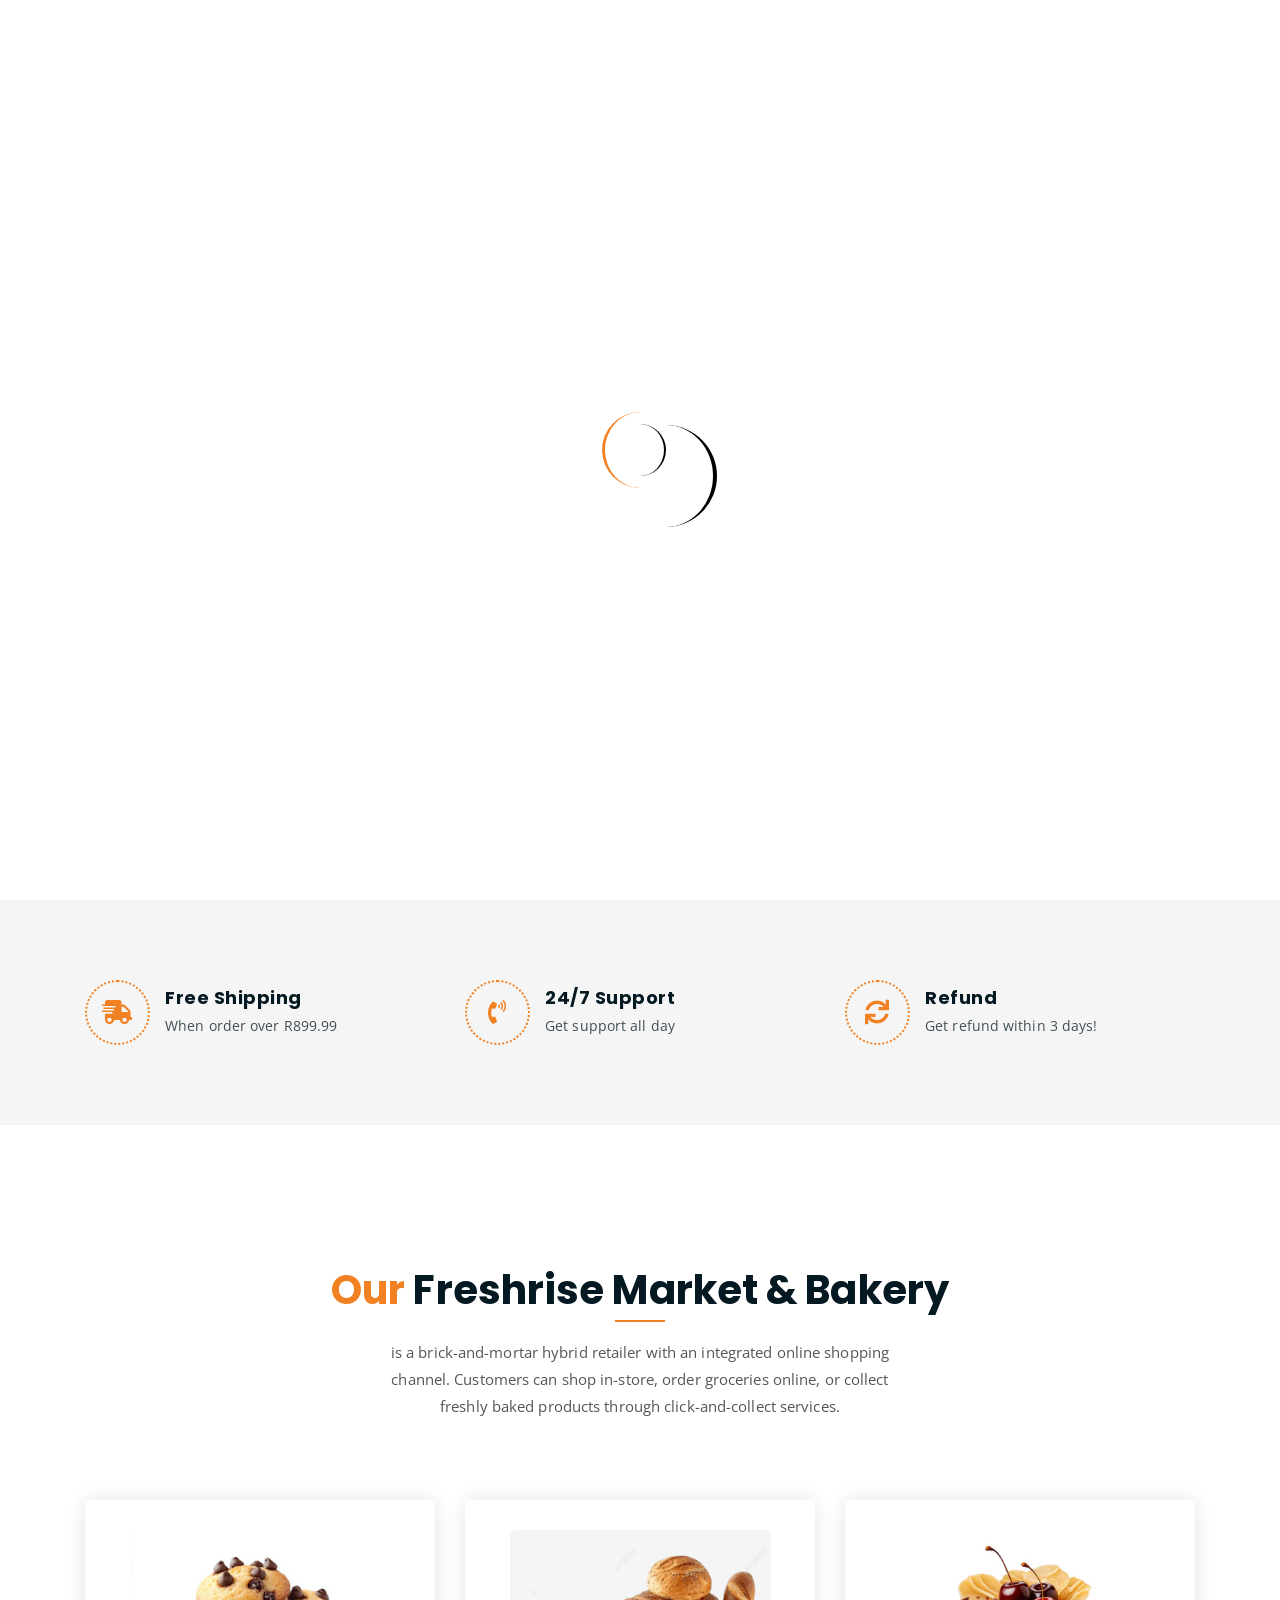
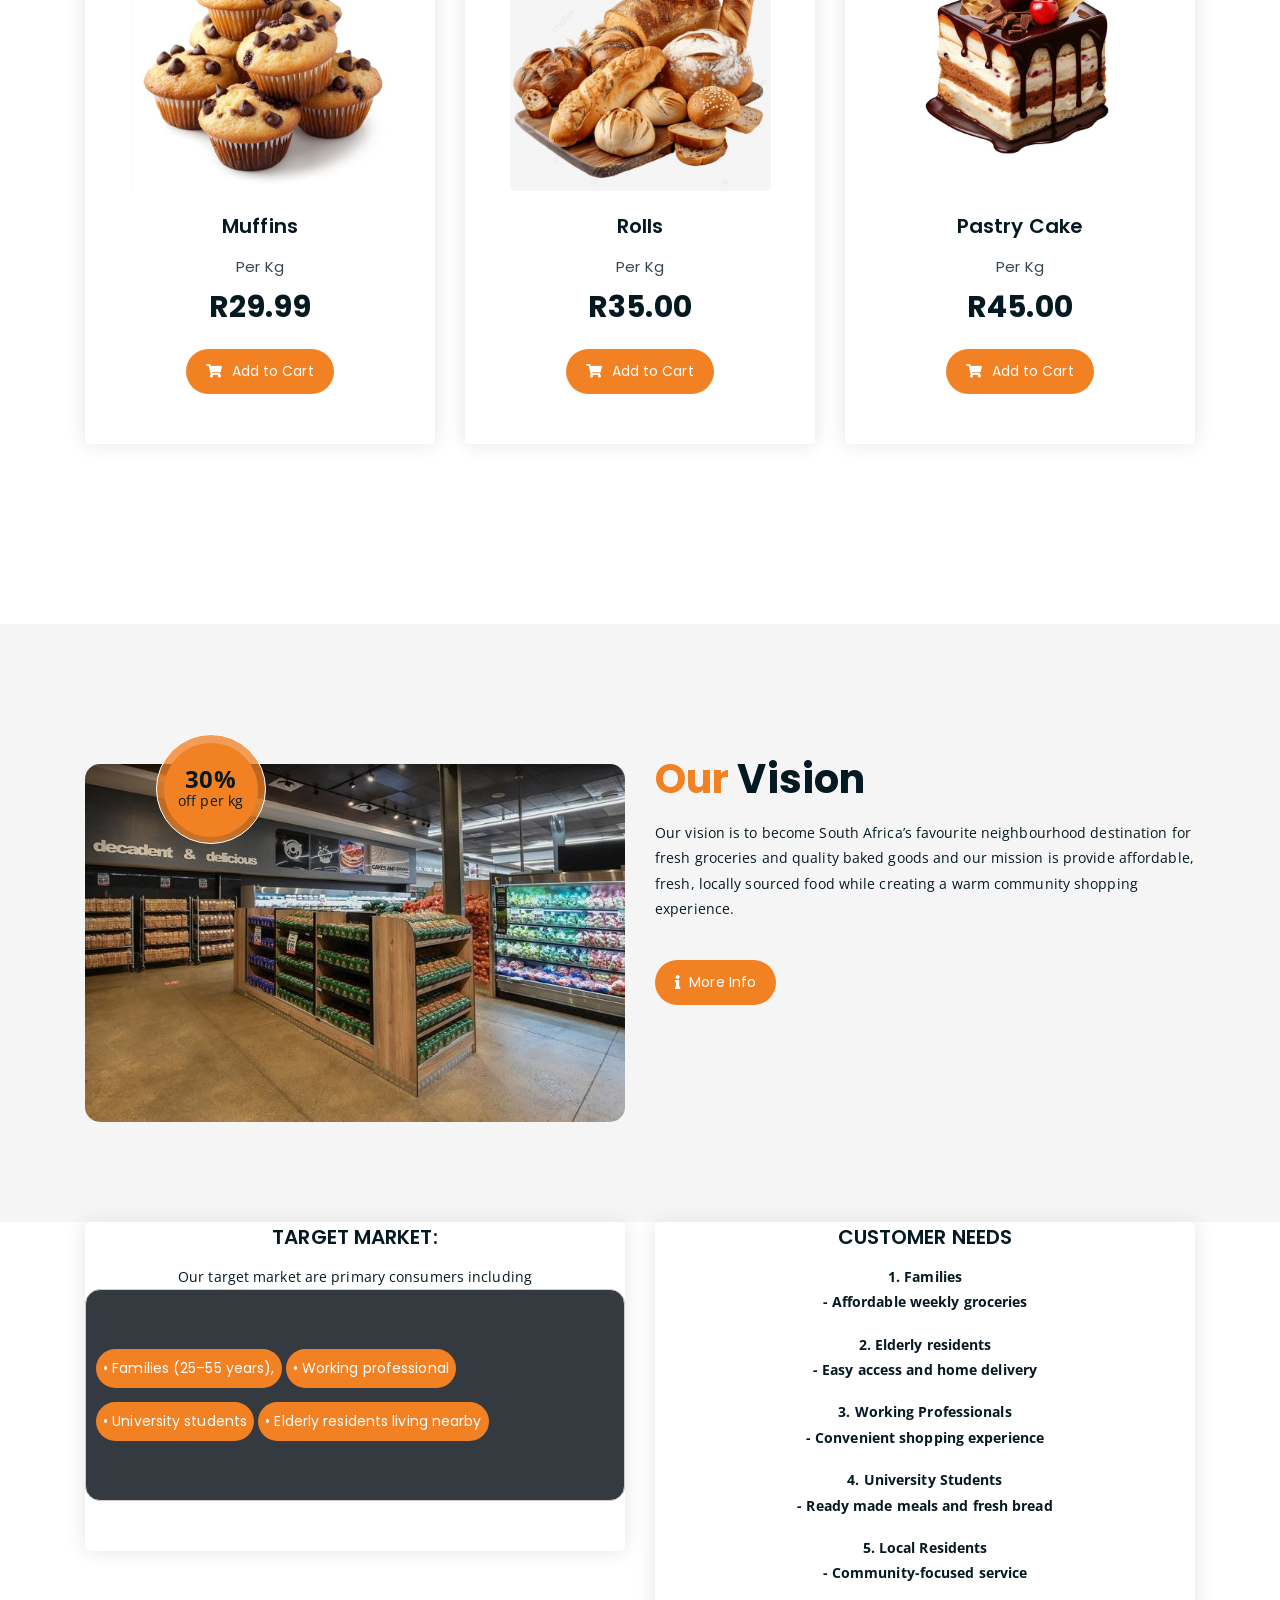
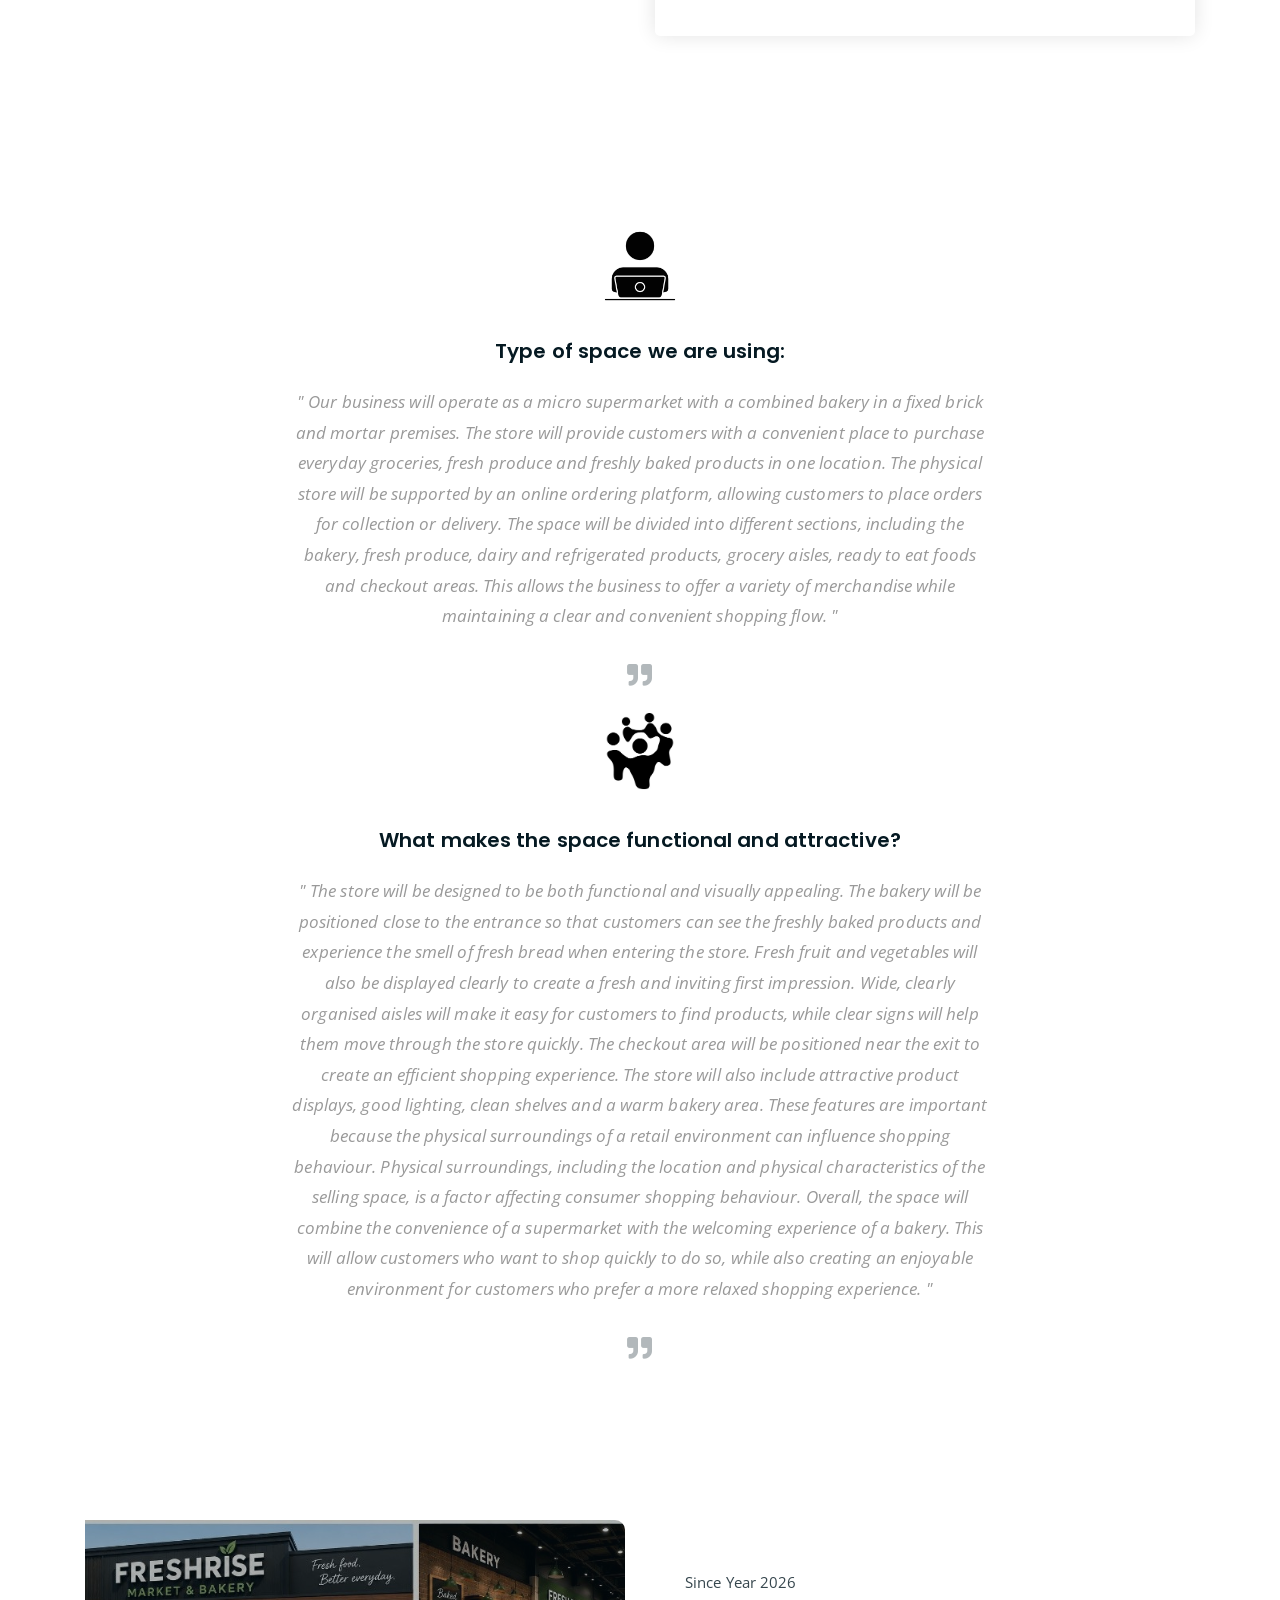
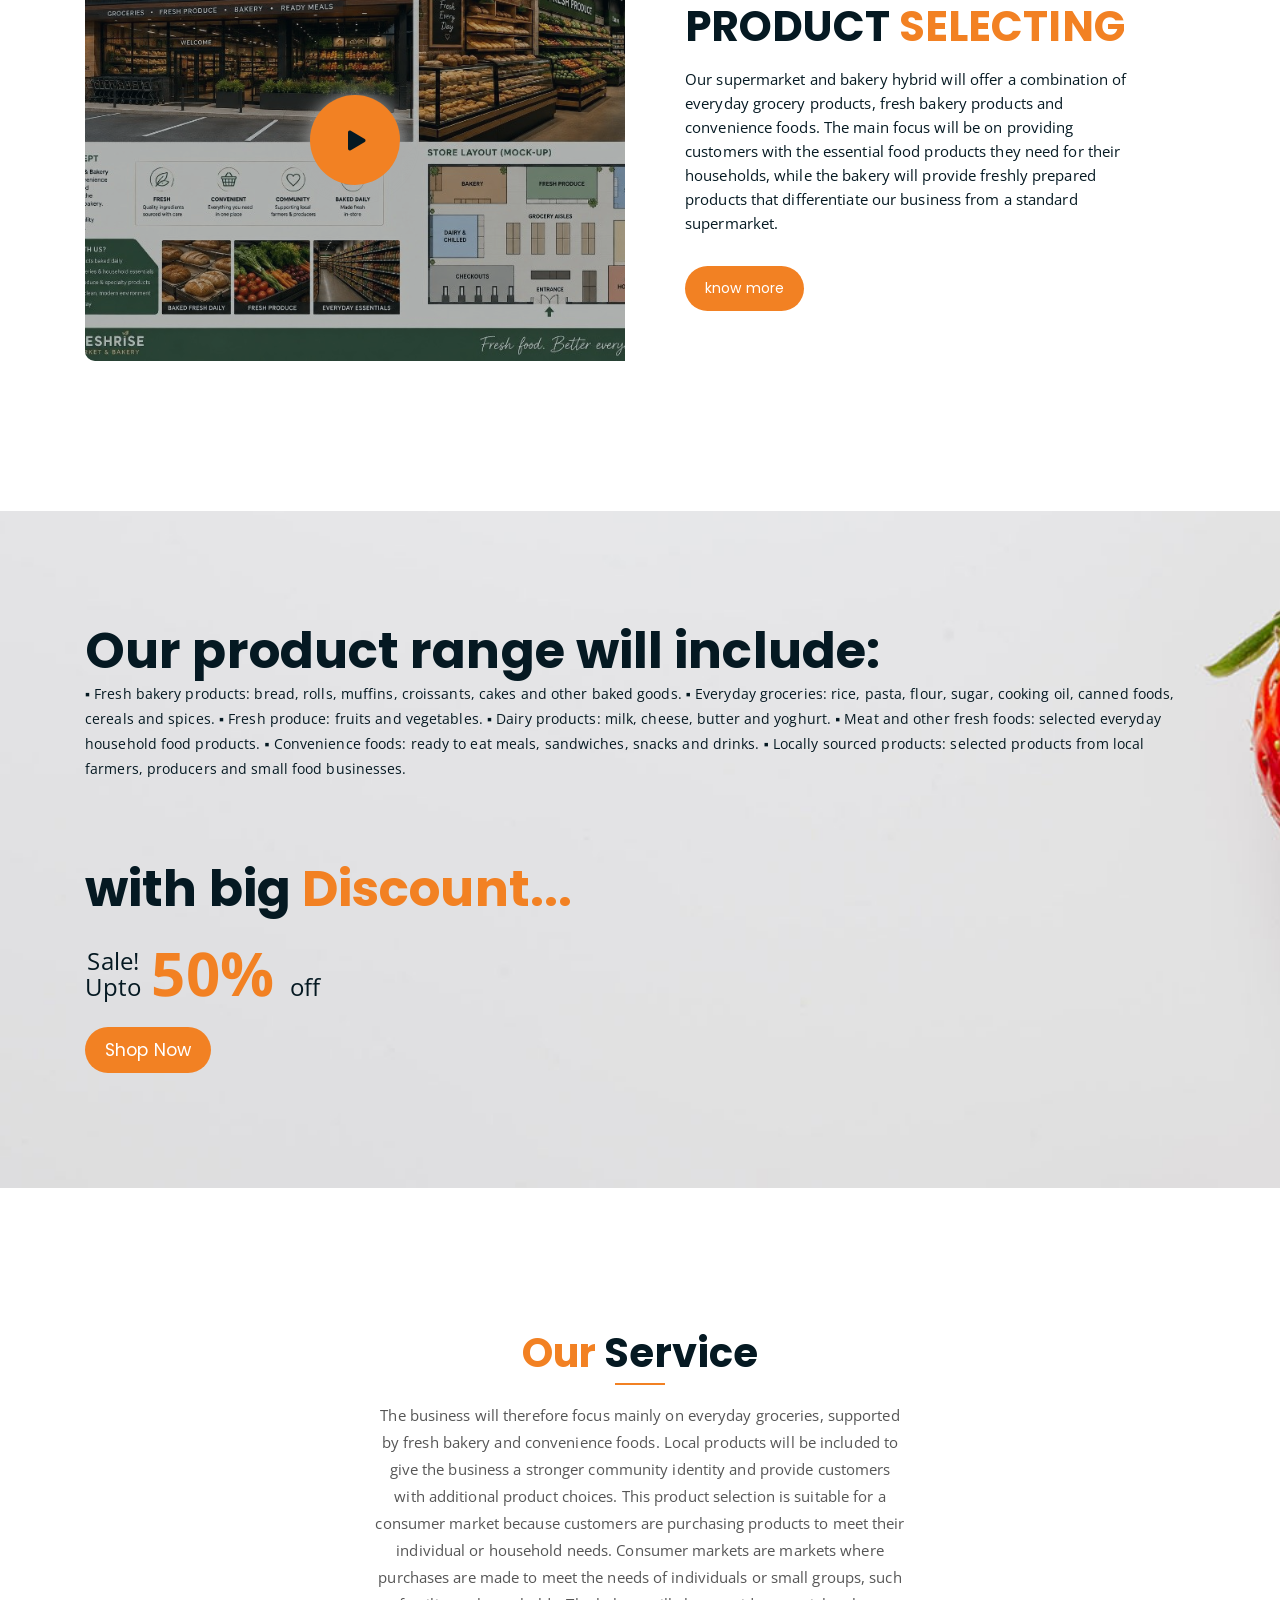
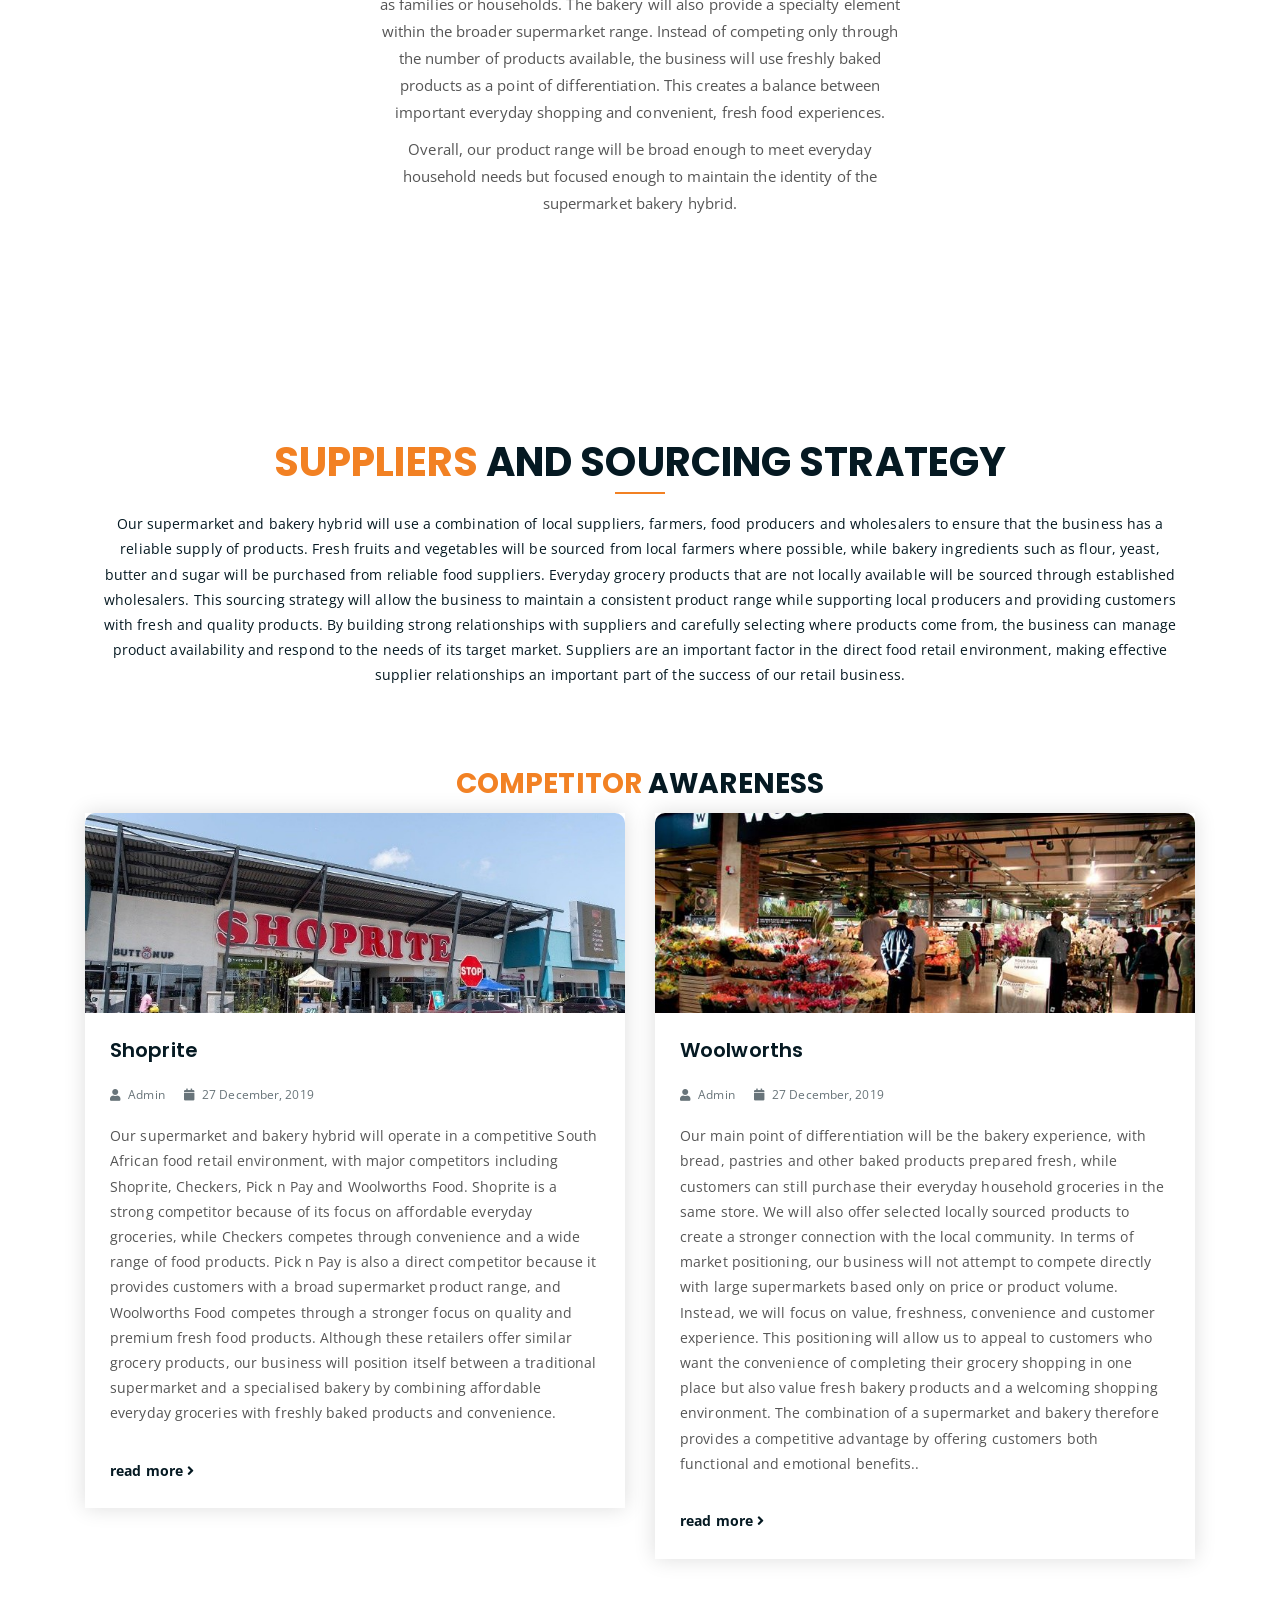
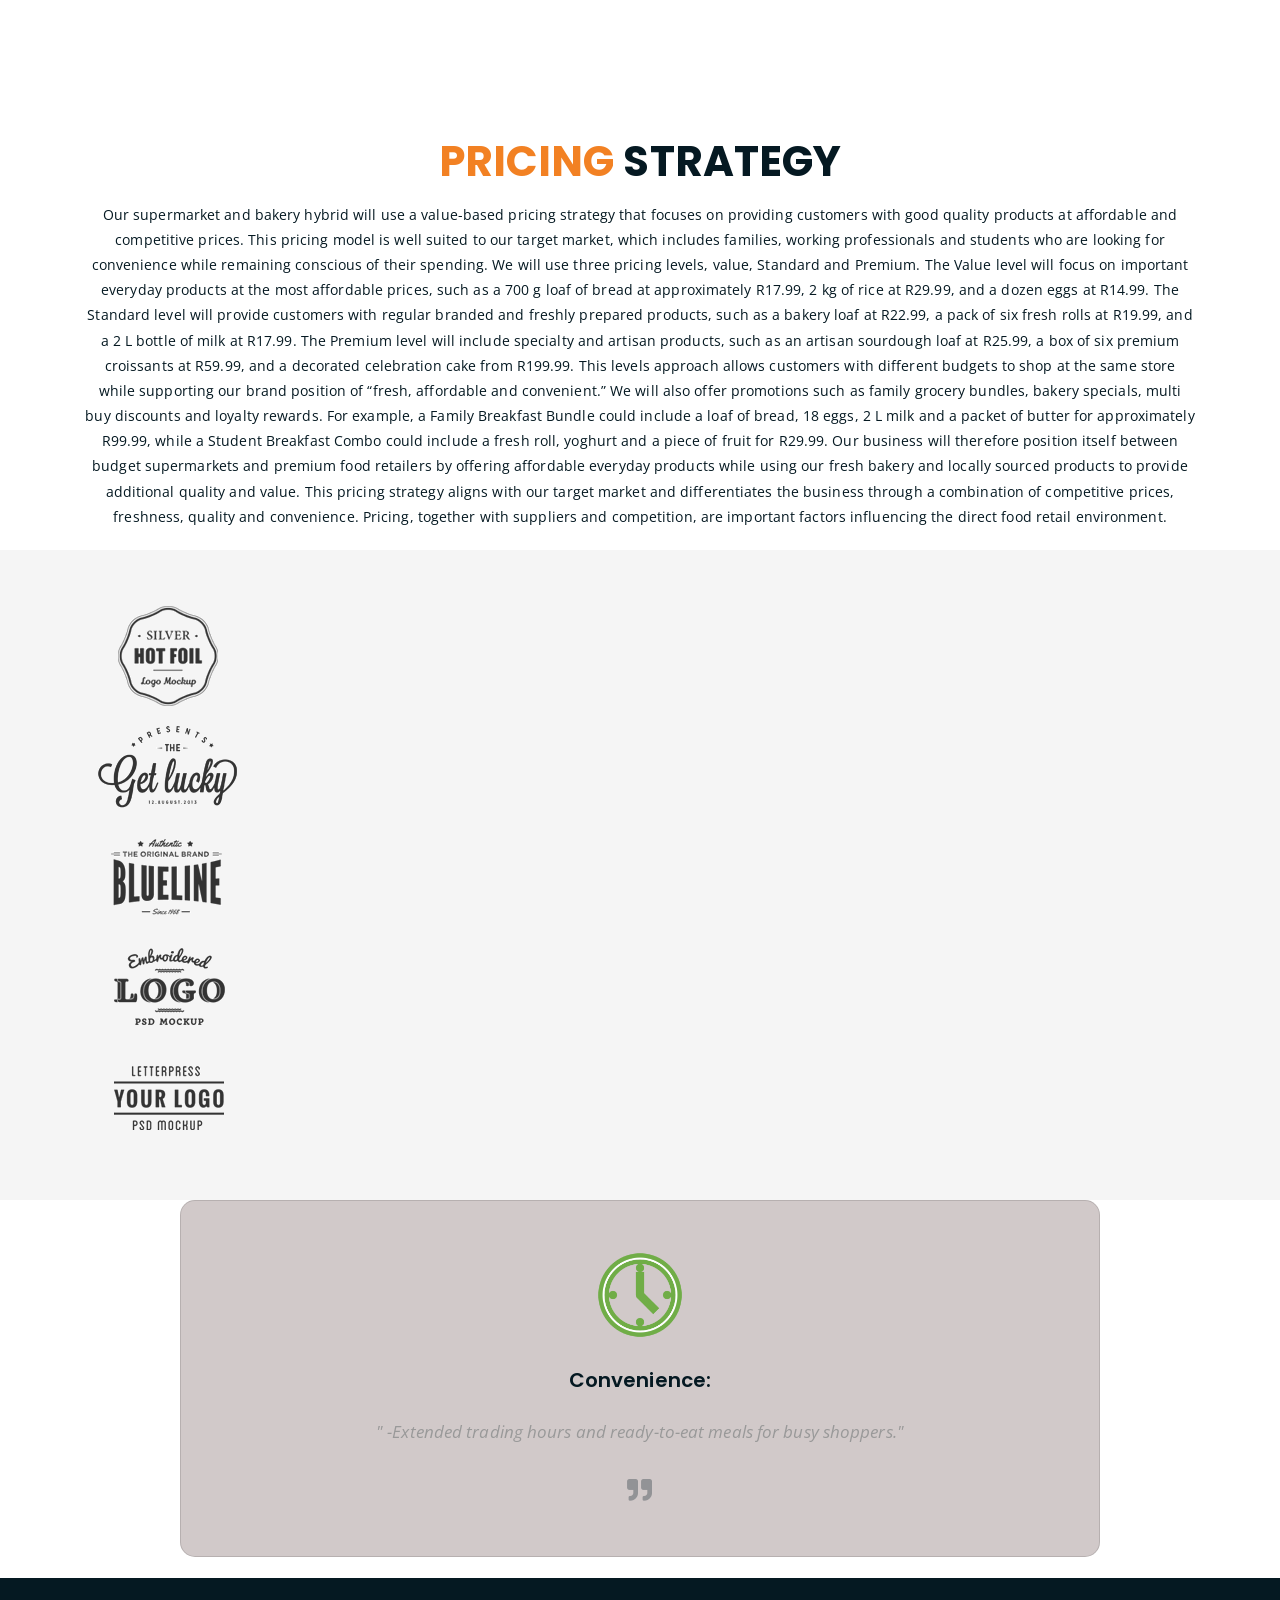
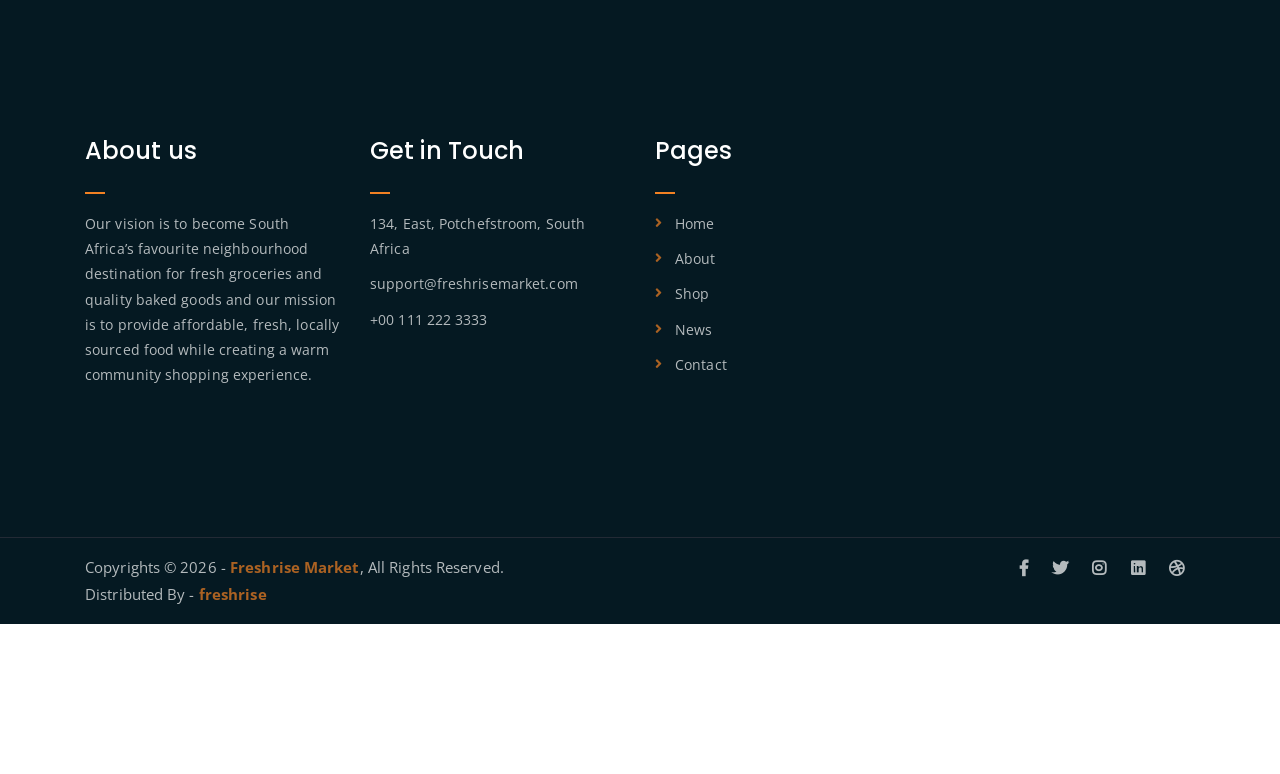
==== index.html @ dffbaf37 "Update website" ====
<!DOCTYPE html>
<html lang="en">
<head>
	<meta charset="UTF-8">
	<meta http-equiv="X-UA-Compatible" content="IE=edge">
	<meta name="viewport" content="width=device-width, initial-scale=1">
	<meta name="description" content="Responsive Bootstrap4 Shop Template, Created by Imran Hossain from https://imransdesign.com/">

	<!-- title -->
	<title>Freshrise & Bakery</title>

	<!-- favicon -->
	<link rel="shortcut icon" type="image/png" href="assets/img/favicon.png">
	<!-- google font -->
	<link href="https://fonts.googleapis.com/css?family=Open+Sans:300,400,700" rel="stylesheet">
	<link href="https://fonts.googleapis.com/css?family=Poppins:400,700&display=swap" rel="stylesheet">
	<!-- fontawesome -->
	<link rel="stylesheet" href="assets/css/all.min.css">
	<!-- bootstrap -->
	<link rel="stylesheet" href="assets/bootstrap/css/bootstrap.min.css">
	<!-- owl carousel -->
	<link rel="stylesheet" href="assets/css/owl.carousel.css">
	<!-- magnific popup -->
	<link rel="stylesheet" href="assets/css/magnific-popup.css">
	<!-- animate css -->
	<link rel="stylesheet" href="assets/css/animate.css">
	<!-- mean menu css -->
	<link rel="stylesheet" href="assets/css/meanmenu.min.css">
	<!-- main style -->
	<link rel="stylesheet" href="assets/css/main.css">
	<!-- responsive -->
	<link rel="stylesheet" href="assets/css/responsive.css">

</head>
<body>
	
	<!--PreLoader-->
    <div class="loader">
        <div class="loader-inner">
            <div class="circle"></div>
        </div>
    </div>
    <!--PreLoader Ends-->
	
	
	<!-- header -->
	<div class="top-header-area" id="sticker">
		<div class="container">
			<div class="row">
				<div class="col-lg-12 col-sm-12 text-center">
					<div class="main-menu-wrap">
						<!-- logo -->
						<div class="site-logo">
							<a href="index.html">
								<img src="assets/img/freshrise-logo.png" alt="">
							</a>
						</div>
						<!-- logo -->

						<!-- menu start -->
						<nav class="main-menu">
							<ul>
								<li class="current-list-item"><a href="#">Home</a>
									<ul class="sub-menu">
										<li><a href="index.html">Static Home</a></li>
										
									</ul>
								</li>
								<li><a href="about.html">About</a></li>
								<li><a href="#">Pages</a>
									<ul class="sub-menu">
										<li><a href="404.html">404 page</a></li>
										<li><a href="about.html">About</a></li>
										
										
										<li><a href="contact.html">Contact</a></li>
									
									</ul>
								</li>

								<li><a href="contact.html">Contact</a></li>
								<li><a href="single-product.html">Shop</a>
									<ul class="sub-menu">									
									
										<li><a href="single-product.html">Single Product</a></li>
										
									</ul>
								</li>
								<li>
									<div class="header-icons">
										<a class="shopping-cart" href="cart.html"><i class="fas fa-shopping-cart"></i></a>
										<a class="mobile-hide search-bar-icon" href="#"><i class="fas fa-search"></i></a>
									</div>
								</li>
							</ul>
						</nav>
						<a class="mobile-show search-bar-icon" href="#"><i class="fas fa-search"></i></a>
						<div class="mobile-menu"></div>
						<!-- menu end -->
					</div>
				</div>
			</div>
		</div>
	</div>
	<!-- end header -->
	
	<!-- search area -->
	<div class="search-area">
		<div class="container">
			<div class="row">
				<div class="col-lg-12">
					<span class="close-btn"><i class="fas fa-window-close"></i></span>
					<div class="search-bar">
						<div class="search-bar-tablecell">
							<h3>Search For:</h3>
							<input type="text" placeholder="Keywords">
							<button type="submit">Search <i class="fas fa-search"></i></button>
						</div>
					</div>
				</div>
			</div>
		</div>
	</div>
	<!-- end search area -->

	<!-- hero area -->
	<div class="hero-area hero-bg">
		<div class="container">
			<div class="row">
				<div class="col-lg-9 offset-lg-2 text-center">
					<div class="hero-text">
						<div class="hero-text-tablecell">
							<p class="subtitle">Fresh & Organic</p>
							<h1>Delicious Seasonal Groceries</h1>
							<div class="hero-btns">
								<a href="single-product.html" class="boxed-btn">Store Collection</a>
								<a href="contact.html" class="bordered-btn">Contact Us</a>
							</div>
						</div>
					</div>
				</div>
			</div>
		</div>
	</div>
	<!-- end hero area -->

	<!-- features list section -->
	<div class="list-section pt-80 pb-80">
		<div class="container">

			<div class="row">
				<div class="col-lg-4 col-md-6 mb-4 mb-lg-0">
					<div class="list-box d-flex align-items-center">
						<div class="list-icon">
							<i class="fas fa-shipping-fast"></i>
						</div>
						<div class="content">
							<h3>Free Shipping</h3>
							<p>When order over R899.99</p>
						</div>
					</div>
				</div>
				<div class="col-lg-4 col-md-6 mb-4 mb-lg-0">
					<div class="list-box d-flex align-items-center">
						<div class="list-icon">
							<i class="fas fa-phone-volume"></i>
						</div>
						<div class="content">
							<h3>24/7 Support</h3>
							<p>Get support all day</p>
						</div>
					</div>
				</div>
				<div class="col-lg-4 col-md-6">
					<div class="list-box d-flex justify-content-start align-items-center">
						<div class="list-icon">
							<i class="fas fa-sync"></i>
						</div>
						<div class="content">
							<h3>Refund</h3>
							<p>Get refund within 3 days!</p>
						</div>
					</div>
				</div>
			</div>

		</div>
	</div>
	<!-- end features list section -->

	<!-- product section -->
	<div class="product-section mt-150 mb-150">
		<div class="container">
			<div class="row">
				<div class="col-lg-8 offset-lg-2 text-center">
					<div class="section-title">	
						<h3><span class="orange-text">Our</span> Freshrise Market & Bakery</h3>
						<p>is a brick-and-mortar hybrid retailer with an integrated online shopping channel. Customers can shop in-store, order groceries online, or collect freshly baked products through click-and-collect services.</p>
					</div>
				</div>
			</div>

			<div class="row">
				<div class="col-lg-4 col-md-6 text-center">
					<div class="single-product-item">
						<div class="product-image">
							<a href="single-product.html"><img src="assets/img/products/Small Muffins.jpg" alt=""></a>
						</div>
						<h3>Muffins</h3>
						<p class="product-price"><span>Per Kg</span> R29.99 </p>
						<a href="cart.html" class="cart-btn"><i class="fas fa-shopping-cart"></i> Add to Cart</a>
					</div>
				</div>
				<div class="col-lg-4 col-md-6 text-center">
					<div class="single-product-item">
						<div class="product-image">
							<a href="single-product.html"><img src="assets/img/Rolls.jpg" alt=""></a>
						</div>
						<h3>Rolls</h3>
						<p class="product-price"><span>Per Kg</span> R35.00 </p>
						<a href="cart.html" class="cart-btn"><i class="fas fa-shopping-cart"></i> Add to Cart</a>
					</div>
				</div>
				<div class="col-lg-4 col-md-6 offset-md-3 offset-lg-0 text-center">
					<div class="single-product-item">
						<div class="product-image">
							<a href="single-product.html"><img src="assets/img/products/Pastry cake.jpg" alt=""></a>
						</div>
						<h3>Pastry Cake</h3>
						<p class="product-price"><span>Per Kg</span> R45.00 </p>
						<a href="cart.html" class="cart-btn"><i class="fas fa-shopping-cart"></i> Add to Cart</a>
					</div>
				</div>
			</div>
		</div>
	</div>
	<!-- end product section -->

	<!-- cart banner section -->
	<section class="cart-banner pt-100 pb-100">
    	<div class="container">
        	<div class="row clearfix">
            	<!--Image Column-->
            	<div class="image-column col-lg-6">
                	<div class="image">
                    	<div class="price-box">
                        	<div class="inner-price">
                                <span class="price">
                                    <strong>30%</strong> <br> off per kg
                                </span>
                            </div>
                        </div>
                    	<img src="assets/img/Our-vision.jpg" style="border-radius: 15px;" alt="">
                    </div>
                </div>
                <!--Content Column-->
                <div class="content-column col-lg-6">
					<h3><span class="orange-text">Our</span> Vision</h3>
                    
                    <div class="text">Our vision is to become South Africa’s favourite neighbourhood destination for fresh groceries and quality baked goods and our mission is provide affordable, fresh, locally sourced food while creating a warm community shopping experience.</div>
                    <!--Countdown Timer-->
                    <div class="time-counter d-none"><div class="time-countdown clearfix" data-countdown="2020/2/01"><div class="counter-column"><div class="inner"><span class="count">00</span>Days</div></div> <div class="counter-column"><div class="inner"><span class="count">00</span>Hours</div></div>  <div class="counter-column"><div class="inner"><span class="count">00</span>Mins</div></div>  <div class="counter-column"><div class="inner"><span class="count">00</span>Secs</div></div></div></div>
                	<a href="cart.html" class="cart-btn mt-3"><i class="fas fa-info"></i> More Info</a>
                </div>
            </div>
        </div>
    </section>
    <!-- end cart banner section -->

	 <section>
		<div class="container">
			<div class="row">
				<div class="col-lg-6 col-md-6 text-center">
					<div class="single-product-item">
						<div class="product-image d-none">
							<a href="single-product.html"><img src="assets/img/products/Small Muffins.jpg" alt=""></a>
						</div>
						<h3>TARGET MARKET:</h3>
						<span>Our target market are primary consumers including</span>
						<div class="container bg-dark" style="border: 1px solid #ccc; padding: 10px; border-radius: 15px;">
							<p class="fw-bold text-left my-5 text-white">

									<a class="cart-btn my-2 p-2">• Families (25–55 years),</a> 
									<a class="cart-btn my-2 p-2">• Working professional</a>
									<a class="cart-btn my-2 p-2">• University students</a>
									<a class="cart-btn my-2 p-2">• Elderly residents living nearby</a>
								
							</p>
						</div>

					</div>
				</div>
				<div class="col-lg-6 col-md-6 text-center">
					<div class="single-product-item">
						<div class="product-image d-none">
							<a href="single-product.html"><img src="assets/img/products/Donuts.jpg" alt=""></a>
						</div>
						<h3>CUSTOMER NEEDS</h3>
						<p class="fs-5" style="font-weight: bold;">1. Families <br> <span> - Affordable weekly groceries</span></p>
						<p class="fs-5" style="font-weight: bold;">2. Elderly residents <br> <span>- Easy access and home delivery</span> </p>
						<p class="fs-5" style="font-weight: bold;">3. Working Professionals <br> <span> - Convenient shopping experience</span></p>
						<p class="fs-5" style="font-weight: bold;">4. University Students<br> <span> - Ready made meals and fresh bread</span></p>
						<p class="fs-5" style="font-weight: bold;">5. Local Residents<br> <span> - Community-focused service</span></p>

					</div>
				</div>
			</div>
		</div>
	 </section>

	<!-- testimonail-section -->
	<div class="testimonail-section mt-150 mb-150">
		<div class="container">
			<div class="row">
				<div class="col-lg-10 offset-lg-1 text-center">
					<div class="testimonial-sliders">
						<div class="single-testimonial-slider">
							<div class="client-avater">
								<img src="assets/img/people.jpg" alt="">
							</div>
							<div class="client-meta">
								<h3>Type of space we are using: </h3>
								<p class="testimonial-body">
									" Our business will operate as a micro supermarket with a combined bakery in a fixed brick and mortar premises. The store will provide customers with a convenient place to purchase everyday groceries, fresh produce and freshly baked products in one location. The physical store will be supported by an online ordering platform, allowing customers to place orders for collection or delivery.
The space will be divided into different sections, including the bakery, fresh produce, dairy and refrigerated products, grocery aisles, ready to eat foods and checkout areas. This allows the business to offer a variety of merchandise while maintaining a clear and convenient shopping flow. 
 "
								</p>
								<div class="last-icon">
									<i class="fas fa-quote-right"></i>
								</div>
							</div>
						</div>
						<div class="single-testimonial-slider">
							<div class="client-avater">
								<img src="assets/img/unity.jpg" alt="">
							</div>
							<div class="client-meta">
								<h3>What makes the space functional and attractive?</h3>
								<p class="testimonial-body">
									" The store will be designed to be both functional and visually appealing. The bakery will be positioned close to the entrance so that customers can see the freshly baked products and experience the smell of fresh bread when entering the store. Fresh fruit and vegetables will also be displayed clearly to create a fresh and inviting first impression.
Wide, clearly organised aisles will make it easy for customers to find products, while clear signs will help them move through the store quickly. The checkout area will be positioned near the exit to create an efficient shopping experience.
The store will also include attractive product displays, good lighting, clean shelves and a warm bakery area. These features are important because the physical surroundings of a retail environment can influence shopping behaviour. Physical surroundings, including the location and physical characteristics of the selling space, is a factor affecting consumer shopping behaviour.
Overall, the space will combine the convenience of a supermarket with the welcoming experience of a bakery. This will allow customers who want to shop quickly to do so, while also creating an enjoyable environment for customers who prefer a more relaxed shopping experience.
 "
								</p>
								<div class="last-icon">
									<i class="fas fa-quote-right"></i>
								</div>
							</div>
						</div>
					
					</div>
				</div>
			</div>
		</div>
	</div>
	<!-- end testimonail-section -->
	
	<!-- advertisement section -->
	<div class="abt-section mb-150">
		<div class="container">
			<div class="row">
				<div class="col-lg-6 col-md-12">
					<div class="abt-bg">
						<a href="https://www.youtube.com/watch?v=DBLlFWYcIGQ" class="video-play-btn popup-youtube"><i class="fas fa-play"></i></a>
					</div>
				</div>
				<div class="col-lg-6 col-md-12">
					<div class="abt-text">
						<p class="top-sub">Since Year 2026</p>
						<h2>PRODUCT  <span class="orange-text">SELECTING</span></h2>
						<p>Our supermarket and bakery hybrid will offer a combination of everyday grocery products, fresh bakery products and convenience foods. The main focus will be on providing customers with the essential food products they need for their households, while the bakery will provide freshly prepared products that differentiate our business from a standard supermarket.</p>
						
						<a href="about.html" class="boxed-btn mt-4">know more</a>
					</div>
				</div>
			</div>
		</div>
	</div>
	<!-- end advertisement section -->
	
	<!-- shop banner -->
	<section class="shop-banner">
    	<div class="container">
        	<h3>Our product range will include: <br>
			<p>▪ Fresh bakery products: bread, rolls, muffins, croissants, cakes and other baked goods.
▪ Everyday groceries: rice, pasta, flour, sugar, cooking oil, canned foods, cereals and spices.
▪ Fresh produce: fruits and vegetables.
▪ Dairy products: milk, cheese, butter and yoghurt.
▪ Meat and other fresh foods: selected everyday household food products.
▪ Convenience foods: ready to eat meals, sandwiches, snacks and drinks.
▪ Locally sourced products: selected products from local farmers, producers and small food businesses.
</p> <br> with big <span class="orange-text">Discount...</span></h3>
            <div class="sale-percent"><span>Sale! <br> Upto</span>50% <span>off</span></div>
            <a href="shop.html" class="cart-btn btn-lg">Shop Now</a>
        </div>
    </section>
	<!-- end shop banner -->

	

	<!-- latest news -->
	<div class="latest-news pt-150 pb-150">
		<div class="container">

			<div class="row">
				<div class="col-lg-8 offset-lg-2 text-center">
					<div class="section-title">	
						<h3><span class="orange-text">Our</span> Service</h3>
						<p>The business will therefore focus mainly on everyday groceries, supported by fresh bakery and convenience foods. 
							Local products will be included to give the business a stronger community identity and provide customers with additional product choices. This product selection is suitable for a consumer market because customers are purchasing products to meet their individual or household needs. 
							Consumer markets are markets where purchases are made to meet the needs of individuals or small groups, such as families or households. The bakery will also provide a specialty element within the broader supermarket range. 
							Instead of competing only through the number of products available, the business will use freshly baked products as a point of differentiation. This creates a balance between important everyday shopping and convenient, fresh food experiences.</p>
							<p>Overall, our product range will be broad enough to meet everyday household needs but focused enough to maintain the identity of the supermarket bakery hybrid.</p>
					</div>
				</div>
			</div>

				<div class="latest-news pt-150 pb-150">
		<div class="container">

			<div class="row">
				<div class="col-lg-12  text-center">
					<div class="section-title">	
						<h3><span class="orange-text">SUPPLIERS </span>AND SOURCING STRATEGY</h3>
						<span>Our supermarket and bakery hybrid will use a combination of local suppliers, farmers, food producers and wholesalers to ensure that the business has a reliable supply of products. 
							Fresh fruits and vegetables will be sourced from local farmers where possible, while bakery ingredients such as flour, yeast, butter and sugar will be purchased from reliable food suppliers. 
							Everyday grocery products that are not locally available will be sourced through established wholesalers. 
							This sourcing strategy will allow the business to maintain a consistent product range while supporting local producers and providing customers with fresh and quality products. 
							By building strong relationships with suppliers and carefully selecting where products come from, the business can manage product availability and respond to the needs of its target market. Suppliers are an important factor in the direct food retail environment, making effective supplier relationships an important part of the success of our retail business.</span>
							
					</div>
				</div>
			</div>
		</div>

							<h3 class="text-center mb-3">
					<span class="orange-text">COMPETITOR</span> AWARENESS
				</h3>
			<div class="row">				

				<div class="col-lg-6 col-md-6">
					<div class="single-latest-news">
						<a href="single-news.html"><div class="latest-news-bg news-bg-1"></div></a>
						<div class="news-text-box">
							<h3><a href="single-news.html">Shoprite</a></h3>
							<p class="blog-meta">
								<span class="author"><i class="fas fa-user"></i> Admin</span>
								<span class="date"><i class="fas fa-calendar"></i> 27 December, 2019</span>
							</p>
							<p class="excerpt"> Our supermarket and bakery hybrid will operate in a competitive South African food retail environment, with major competitors including Shoprite, Checkers, Pick n Pay and Woolworths Food. 
								Shoprite is a strong competitor because of its focus on affordable everyday groceries, while Checkers competes through convenience and a wide range of food products. 
								Pick n Pay is also a direct competitor because it provides customers with a broad supermarket product range, and Woolworths Food competes through a stronger focus on quality and premium fresh food products. 
								Although these retailers offer similar grocery products, our business will position itself between a traditional supermarket and a specialised bakery by combining affordable everyday groceries with freshly baked products and convenience. 
								</p>
							<a href="https://www.shoprite.co.za/" class="read-more-btn">read more <i class="fas fa-angle-right"></i></a>
						</div>
					</div>
				</div>

				<div class="col-lg-6 col-md-6">
					<div class="single-latest-news">
						<a href="single-news.html"><div class="latest-news-bg news-bg-2"></div></a>
						<div class="news-text-box">
							<h3><a href="single-news.html">Woolworths</a></h3>
							<p class="blog-meta">
								<span class="author"><i class="fas fa-user"></i> Admin</span>
								<span class="date"><i class="fas fa-calendar"></i> 27 December, 2019</span>
							</p>
							<p class="excerpt">Our main point of differentiation will be the bakery experience, with bread, pastries and other baked products prepared fresh, while customers can still purchase their everyday household groceries in the same store. We will also offer selected locally sourced products to create a stronger connection with the local community. 
								In terms of market positioning, our business will not attempt to compete directly with large supermarkets based only on price or product volume. Instead, we will focus on value, freshness, convenience and customer experience. 
								This positioning will allow us to appeal to customers who want the convenience of completing their grocery shopping in one place but also value fresh bakery products and a welcoming shopping environment. The combination of a supermarket and bakery therefore provides a competitive advantage by offering customers both functional and emotional benefits..</p>
							<a href="https://www.woolworths.co.za/" class="read-more-btn">read more <i class="fas fa-angle-right"></i></a>
						</div>
					</div>
				</div>

			</div>

		</div>
	</div>
	<!-- end latest news -->


	<!-- end logo carousel -->

	<section>
				<div class="container pb-4" >
					<div class="row">
						<div class="col-lg-12 text-center">
							<h2><span class="orange-text">PRICING</span>  STRATEGY</h2>
							<p>Our supermarket and bakery hybrid will use a value-based pricing strategy that focuses on providing customers with good quality products at affordable and competitive prices. 
								This pricing model is well suited to our target market, which includes families, working professionals and students who are looking for convenience while remaining conscious of their spending. 
								We will use three pricing levels, value, Standard and Premium. The Value level will focus on important everyday products at the most affordable prices, such as a 700 g loaf of bread at approximately R17.99, 2 kg of rice at R29.99, and a dozen eggs at R14.99. 
								The Standard level will provide customers with regular branded and freshly prepared products, such as a bakery loaf at R22.99, a pack of six fresh rolls at R19.99, and a 2 L bottle of milk at R17.99. 
								The Premium level will include specialty and artisan products, such as an artisan sourdough loaf at R25.99, a box of six premium croissants at R59.99, and a decorated celebration cake from R199.99. 
								This levels approach allows customers with different budgets to shop at the same store while supporting our brand position of “fresh, affordable and convenient.” We will also offer promotions such as family grocery bundles, bakery specials, multi buy discounts and loyalty rewards. For example, a Family Breakfast Bundle could include a loaf of bread, 18 eggs, 2 L milk and a packet of butter for approximately R99.99, while a Student Breakfast Combo could include a fresh roll, yoghurt and a piece of fruit for R29.99. 
								Our business will therefore position itself between budget supermarkets and premium food retailers by offering affordable everyday products while using our fresh bakery and locally sourced products to provide additional quality and value. 
								This pricing strategy aligns with our target market and differentiates the business through a combination of competitive prices, freshness, quality and convenience. Pricing, together with suppliers and competition, are important factors influencing the direct food retail environment.</p>
						</div>
					</div>

		</div>
	</section>
	<section>
			<!-- logo carousel -->
	<div class="logo-carousel-section">
		<div class="container">
			<div class="row">
				<div class="col-lg-12">
					<div class="logo-carousel-inner">
						<div class="single-logo-item">
							<img src="assets/img/company-logos/1.png" alt="">
						</div>
						<div class="single-logo-item">
							<img src="assets/img/company-logos/2.png" alt="">
						</div>
						<div class="single-logo-item">
							<img src="assets/img/company-logos/3.png" alt="">
						</div>
						<div class="single-logo-item">
							<img src="assets/img/company-logos/4.png" alt="">
						</div>
						<div class="single-logo-item">
							<img src="assets/img/company-logos/5.png" alt="">
						</div>
					</div>
				</div>
			</div>
		</div>
	</div>
	</section>


	<section>
	<div class="container pb-4" >
		<div class="row">
				<div class="col-lg-10 offset-lg-1 text-center">
					<div class="card" style="background-color: #d1c9c9; padding: 30px; border-radius: 15px;">
						<div class="card-body p-3">
							<div class="client-avater">
								<img src="assets/img/clock.png" alt="">
							</div>
							<div class="client-meta">
								<h3>Convenience: </h3>
								<p class="testimonial-body">
									" -Extended trading hours and ready-to-eat meals for busy shoppers."
								</p>
								<div class="last-icon">
									<i class="fas fa-quote-right"></i>
								</div>
							</div>
						</div>

					
					</div>
				</div>
			</div>
			</div>
	</section>

			
	<!-- footer -->
	<div class="footer-area">
		<div class="container">
			<div class="row">
				<div class="col-lg-3 col-md-6">
					<div class="footer-box about-widget">
						<h2 class="widget-title">About us</h2>
						<p>Our vision is to become South Africa’s favourite neighbourhood destination for fresh groceries and quality baked goods and our mission is to provide affordable, fresh, locally sourced food while creating a warm community shopping experience.</p>
					</div>
				</div>
				<div class="col-lg-3 col-md-6">
					<div class="footer-box get-in-touch">
						<h2 class="widget-title">Get in Touch</h2>
						<ul>
							<li>134, East, Potchefstroom, South Africa</li>
							<li>support@freshrisemarket.com</li>
							<li>+00 111 222 3333</li>
						</ul>
					</div>
				</div>
				<div class="col-lg-3 col-md-6">
					<div class="footer-box pages">
						<h2 class="widget-title">Pages</h2>
						<ul>
							<li><a href="index.html">Home</a></li>
							<li><a href="about.html">About</a></li>
							<li><a href="services.html">Shop</a></li>
							<li><a href="news.html">News</a></li>
							<li><a href="contact.html">Contact</a></li>
						</ul>
					</div>
				</div>

			</div>
		</div>
	</div>
	<!-- end footer -->
	
	<!-- copyright -->
	<div class="copyright">
		<div class="container">
			<div class="row">
				<div class="col-lg-6 col-md-12">
					<p>Copyrights &copy; 2026 - <a href="https://imransdesign.com/">Freshrise Market</a>,  All Rights Reserved.<br>
						Distributed By - <a href="https://igrage.web.app/portfolio.html">freshrise</a>
					</p>
				</div>
				<div class="col-lg-6 text-right col-md-12">
					<div class="social-icons">
						<ul>
							<li><a href="#" target="_blank"><i class="fab fa-facebook-f"></i></a></li>
							<li><a href="#" target="_blank"><i class="fab fa-twitter"></i></a></li>
							<li><a href="#" target="_blank"><i class="fab fa-instagram"></i></a></li>
							<li><a href="#" target="_blank"><i class="fab fa-linkedin"></i></a></li>
							<li><a href="#" target="_blank"><i class="fab fa-dribbble"></i></a></li>
						</ul>
					</div>
				</div>
			</div>
		</div>
	</div>
	<!-- end copyright -->
	
	<!-- jquery -->
	<script src="assets/js/jquery-1.11.3.min.js"></script>
	<!-- bootstrap -->
	<script src="assets/bootstrap/js/bootstrap.min.js"></script>
	<!-- count down -->
	<script src="assets/js/jquery.countdown.js"></script>
	<!-- isotope -->
	<script src="assets/js/jquery.isotope-3.0.6.min.js"></script>
	<!-- waypoints -->
	<script src="assets/js/waypoints.js"></script>
	<!-- owl carousel -->
	<script src="assets/js/owl.carousel.min.js"></script>
	<!-- magnific popup -->
	<script src="assets/js/jquery.magnific-popup.min.js"></script>
	<!-- mean menu -->
	<script src="assets/js/jquery.meanmenu.min.js"></script>
	<!-- sticker js -->
	<script src="assets/js/sticker.js"></script>
	<!-- main js -->
	<script src="assets/js/main.js"></script>

</body>
</html>
---- assets/css/all.min.css ----
.fa,.fab,.fal,.far,.fas{-moz-osx-font-smoothing:grayscale;-webkit-font-smoothing:antialiased;display:inline-block;font-style:normal;font-variant:normal;text-rendering:auto;line-height:1}.fa-lg{font-size:1.33333em;line-height:.75em;vertical-align:-.0667em}.fa-xs{font-size:.75em}.fa-sm{font-size:.875em}.fa-1x{font-size:1em}.fa-2x{font-size:2em}.fa-3x{font-size:3em}.fa-4x{font-size:4em}.fa-5x{font-size:5em}.fa-6x{font-size:6em}.fa-7x{font-size:7em}.fa-8x{font-size:8em}.fa-9x{font-size:9em}.fa-10x{font-size:10em}.fa-fw{text-align:center;width:1.25em}.fa-ul{list-style-type:none;margin-left:2.5em;padding-left:0}.fa-ul>li{position:relative}.fa-li{left:-2em;position:absolute;text-align:center;width:2em;line-height:inherit}.fa-border{border:.08em solid #eee;border-radius:.1em;padding:.2em .25em .15em}.fa-pull-left{float:left}.fa-pull-right{float:right}.fa.fa-pull-left,.fab.fa-pull-left,.fal.fa-pull-left,.far.fa-pull-left,.fas.fa-pull-left{margin-right:.3em}.fa.fa-pull-right,.fab.fa-pull-right,.fal.fa-pull-right,.far.fa-pull-right,.fas.fa-pull-right{margin-left:.3em}.fa-spin{animation:fa-spin 2s infinite linear}.fa-pulse{animation:fa-spin 1s infinite steps(8)}@keyframes fa-spin{0%{transform:rotate(0deg)}to{transform:rotate(1turn)}}.fa-rotate-90{-ms-filter:"progid:DXImageTransform.Microsoft.BasicImage(rotation=1)";transform:rotate(90deg)}.fa-rotate-180{-ms-filter:"progid:DXImageTransform.Microsoft.BasicImage(rotation=2)";transform:rotate(180deg)}.fa-rotate-270{-ms-filter:"progid:DXImageTransform.Microsoft.BasicImage(rotation=3)";transform:rotate(270deg)}.fa-flip-horizontal{-ms-filter:"progid:DXImageTransform.Microsoft.BasicImage(rotation=0, mirror=1)";transform:scaleX(-1)}.fa-flip-vertical{transform:scaleY(-1)}.fa-flip-horizontal.fa-flip-vertical,.fa-flip-vertical{-ms-filter:"progid:DXImageTransform.Microsoft.BasicImage(rotation=2, mirror=1)"}.fa-flip-horizontal.fa-flip-vertical{transform:scale(-1)}:root .fa-flip-horizontal,:root .fa-flip-vertical,:root .fa-rotate-90,:root .fa-rotate-180,:root .fa-rotate-270{filter:none}.fa-stack{display:inline-block;height:2em;line-height:2em;position:relative;vertical-align:middle;width:2.5em}.fa-stack-1x,.fa-stack-2x{left:0;position:absolute;text-align:center;width:100%}.fa-stack-1x{line-height:inherit}.fa-stack-2x{font-size:2em}.fa-inverse{color:#fff}.fa-500px:before{content:"\f26e"}.fa-accessible-icon:before{content:"\f368"}.fa-accusoft:before{content:"\f369"}.fa-acquisitions-incorporated:before{content:"\f6af"}.fa-ad:before{content:"\f641"}.fa-address-book:before{content:"\f2b9"}.fa-address-card:before{content:"\f2bb"}.fa-adjust:before{content:"\f042"}.fa-adn:before{content:"\f170"}.fa-adobe:before{content:"\f778"}.fa-adversal:before{content:"\f36a"}.fa-affiliatetheme:before{content:"\f36b"}.fa-air-freshener:before{content:"\f5d0"}.fa-algolia:before{content:"\f36c"}.fa-align-center:before{content:"\f037"}.fa-align-justify:before{content:"\f039"}.fa-align-left:before{content:"\f036"}.fa-align-right:before{content:"\f038"}.fa-alipay:before{content:"\f642"}.fa-allergies:before{content:"\f461"}.fa-amazon:before{content:"\f270"}.fa-amazon-pay:before{content:"\f42c"}.fa-ambulance:before{content:"\f0f9"}.fa-american-sign-language-interpreting:before{content:"\f2a3"}.fa-amilia:before{content:"\f36d"}.fa-anchor:before{content:"\f13d"}.fa-android:before{content:"\f17b"}.fa-angellist:before{content:"\f209"}.fa-angle-double-down:before{content:"\f103"}.fa-angle-double-left:before{content:"\f100"}.fa-angle-double-right:before{content:"\f101"}.fa-angle-double-up:before{content:"\f102"}.fa-angle-down:before{content:"\f107"}.fa-angle-left:before{content:"\f104"}.fa-angle-right:before{content:"\f105"}.fa-angle-up:before{content:"\f106"}.fa-angry:before{content:"\f556"}.fa-angrycreative:before{content:"\f36e"}.fa-angular:before{content:"\f420"}.fa-ankh:before{content:"\f644"}.fa-app-store:before{content:"\f36f"}.fa-app-store-ios:before{content:"\f370"}.fa-apper:before{content:"\f371"}.fa-apple:before{content:"\f179"}.fa-apple-alt:before{content:"\f5d1"}.fa-apple-pay:before{content:"\f415"}.fa-archive:before{content:"\f187"}.fa-archway:before{content:"\f557"}.fa-arrow-alt-circle-down:before{content:"\f358"}.fa-arrow-alt-circle-left:before{content:"\f359"}.fa-arrow-alt-circle-right:before{content:"\f35a"}.fa-arrow-alt-circle-up:before{content:"\f35b"}.fa-arrow-circle-down:before{content:"\f0ab"}.fa-arrow-circle-left:before{content:"\f0a8"}.fa-arrow-circle-right:before{content:"\f0a9"}.fa-arrow-circle-up:before{content:"\f0aa"}.fa-arrow-down:before{content:"\f063"}.fa-arrow-left:before{content:"\f060"}.fa-arrow-right:before{content:"\f061"}.fa-arrow-up:before{content:"\f062"}.fa-arrows-alt:before{content:"\f0b2"}.fa-arrows-alt-h:before{content:"\f337"}.fa-arrows-alt-v:before{content:"\f338"}.fa-artstation:before{content:"\f77a"}.fa-assistive-listening-systems:before{content:"\f2a2"}.fa-asterisk:before{content:"\f069"}.fa-asymmetrik:before{content:"\f372"}.fa-at:before{content:"\f1fa"}.fa-atlas:before{content:"\f558"}.fa-atlassian:before{content:"\f77b"}.fa-atom:before{content:"\f5d2"}.fa-audible:before{content:"\f373"}.fa-audio-description:before{content:"\f29e"}.fa-autoprefixer:before{content:"\f41c"}.fa-avianex:before{content:"\f374"}.fa-aviato:before{content:"\f421"}.fa-award:before{content:"\f559"}.fa-aws:before{content:"\f375"}.fa-baby:before{content:"\f77c"}.fa-baby-carriage:before{content:"\f77d"}.fa-backspace:before{content:"\f55a"}.fa-backward:before{content:"\f04a"}.fa-balance-scale:before{content:"\f24e"}.fa-ban:before{content:"\f05e"}.fa-band-aid:before{content:"\f462"}.fa-bandcamp:before{content:"\f2d5"}.fa-barcode:before{content:"\f02a"}.fa-bars:before{content:"\f0c9"}.fa-baseball-ball:before{content:"\f433"}.fa-basketball-ball:before{content:"\f434"}.fa-bath:before{content:"\f2cd"}.fa-battery-empty:before{content:"\f244"}.fa-battery-full:before{content:"\f240"}.fa-battery-half:before{content:"\f242"}.fa-battery-quarter:before{content:"\f243"}.fa-battery-three-quarters:before{content:"\f241"}.fa-bed:before{content:"\f236"}.fa-beer:before{content:"\f0fc"}.fa-behance:before{content:"\f1b4"}.fa-behance-square:before{content:"\f1b5"}.fa-bell:before{content:"\f0f3"}.fa-bell-slash:before{content:"\f1f6"}.fa-bezier-curve:before{content:"\f55b"}.fa-bible:before{content:"\f647"}.fa-bicycle:before{content:"\f206"}.fa-bimobject:before{content:"\f378"}.fa-binoculars:before{content:"\f1e5"}.fa-biohazard:before{content:"\f780"}.fa-birthday-cake:before{content:"\f1fd"}.fa-bitbucket:before{content:"\f171"}.fa-bitcoin:before{content:"\f379"}.fa-bity:before{content:"\f37a"}.fa-black-tie:before{content:"\f27e"}.fa-blackberry:before{content:"\f37b"}.fa-blender:before{content:"\f517"}.fa-blender-phone:before{content:"\f6b6"}.fa-blind:before{content:"\f29d"}.fa-blog:before{content:"\f781"}.fa-blogger:before{content:"\f37c"}.fa-blogger-b:before{content:"\f37d"}.fa-bluetooth:before{content:"\f293"}.fa-bluetooth-b:before{content:"\f294"}.fa-bold:before{content:"\f032"}.fa-bolt:before{content:"\f0e7"}.fa-bomb:before{content:"\f1e2"}.fa-bone:before{content:"\f5d7"}.fa-bong:before{content:"\f55c"}.fa-book:before{content:"\f02d"}.fa-book-dead:before{content:"\f6b7"}.fa-book-open:before{content:"\f518"}.fa-book-reader:before{content:"\f5da"}.fa-bookmark:before{content:"\f02e"}.fa-bowling-ball:before{content:"\f436"}.fa-box:before{content:"\f466"}.fa-box-open:before{content:"\f49e"}.fa-boxes:before{content:"\f468"}.fa-braille:before{content:"\f2a1"}.fa-brain:before{content:"\f5dc"}.fa-briefcase:before{content:"\f0b1"}.fa-briefcase-medical:before{content:"\f469"}.fa-broadcast-tower:before{content:"\f519"}.fa-broom:before{content:"\f51a"}.fa-brush:before{content:"\f55d"}.fa-btc:before{content:"\f15a"}.fa-bug:before{content:"\f188"}.fa-building:before{content:"\f1ad"}.fa-bullhorn:before{content:"\f0a1"}.fa-bullseye:before{content:"\f140"}.fa-burn:before{content:"\f46a"}.fa-buromobelexperte:before{content:"\f37f"}.fa-bus:before{content:"\f207"}.fa-bus-alt:before{content:"\f55e"}.fa-business-time:before{content:"\f64a"}.fa-buysellads:before{content:"\f20d"}.fa-calculator:before{content:"\f1ec"}.fa-calendar:before{content:"\f133"}.fa-calendar-alt:before{content:"\f073"}.fa-calendar-check:before{content:"\f274"}.fa-calendar-day:before{content:"\f783"}.fa-calendar-minus:before{content:"\f272"}.fa-calendar-plus:before{content:"\f271"}.fa-calendar-times:before{content:"\f273"}.fa-calendar-week:before{content:"\f784"}.fa-camera:before{content:"\f030"}.fa-camera-retro:before{content:"\f083"}.fa-campground:before{content:"\f6bb"}.fa-canadian-maple-leaf:before{content:"\f785"}.fa-candy-cane:before{content:"\f786"}.fa-cannabis:before{content:"\f55f"}.fa-capsules:before{content:"\f46b"}.fa-car:before{content:"\f1b9"}.fa-car-alt:before{content:"\f5de"}.fa-car-battery:before{content:"\f5df"}.fa-car-crash:before{content:"\f5e1"}.fa-car-side:before{content:"\f5e4"}.fa-caret-down:before{content:"\f0d7"}.fa-caret-left:before{content:"\f0d9"}.fa-caret-right:before{content:"\f0da"}.fa-caret-square-down:before{content:"\f150"}.fa-caret-square-left:before{content:"\f191"}.fa-caret-square-right:before{content:"\f152"}.fa-caret-square-up:before{content:"\f151"}.fa-caret-up:before{content:"\f0d8"}.fa-carrot:before{content:"\f787"}.fa-cart-arrow-down:before{content:"\f218"}.fa-cart-plus:before{content:"\f217"}.fa-cash-register:before{content:"\f788"}.fa-cat:before{content:"\f6be"}.fa-cc-amazon-pay:before{content:"\f42d"}.fa-cc-amex:before{content:"\f1f3"}.fa-cc-apple-pay:before{content:"\f416"}.fa-cc-diners-club:before{content:"\f24c"}.fa-cc-discover:before{content:"\f1f2"}.fa-cc-jcb:before{content:"\f24b"}.fa-cc-mastercard:before{content:"\f1f1"}.fa-cc-paypal:before{content:"\f1f4"}.fa-cc-stripe:before{content:"\f1f5"}.fa-cc-visa:before{content:"\f1f0"}.fa-centercode:before{content:"\f380"}.fa-centos:before{content:"\f789"}.fa-certificate:before{content:"\f0a3"}.fa-chair:before{content:"\f6c0"}.fa-chalkboard:before{content:"\f51b"}.fa-chalkboard-teacher:before{content:"\f51c"}.fa-charging-station:before{content:"\f5e7"}.fa-chart-area:before{content:"\f1fe"}.fa-chart-bar:before{content:"\f080"}.fa-chart-line:before{content:"\f201"}.fa-chart-pie:before{content:"\f200"}.fa-check:before{content:"\f00c"}.fa-check-circle:before{content:"\f058"}.fa-check-double:before{content:"\f560"}.fa-check-square:before{content:"\f14a"}.fa-chess:before{content:"\f439"}.fa-chess-bishop:before{content:"\f43a"}.fa-chess-board:before{content:"\f43c"}.fa-chess-king:before{content:"\f43f"}.fa-chess-knight:before{content:"\f441"}.fa-chess-pawn:before{content:"\f443"}.fa-chess-queen:before{content:"\f445"}.fa-chess-rook:before{content:"\f447"}.fa-chevron-circle-down:before{content:"\f13a"}.fa-chevron-circle-left:before{content:"\f137"}.fa-chevron-circle-right:before{content:"\f138"}.fa-chevron-circle-up:before{content:"\f139"}.fa-chevron-down:before{content:"\f078"}.fa-chevron-left:before{content:"\f053"}.fa-chevron-right:before{content:"\f054"}.fa-chevron-up:before{content:"\f077"}.fa-child:before{content:"\f1ae"}.fa-chrome:before{content:"\f268"}.fa-church:before{content:"\f51d"}.fa-circle:before{content:"\f111"}.fa-circle-notch:before{content:"\f1ce"}.fa-city:before{content:"\f64f"}.fa-clipboard:before{content:"\f328"}.fa-clipboard-check:before{content:"\f46c"}.fa-clipboard-list:before{content:"\f46d"}.fa-clock:before{content:"\f017"}.fa-clone:before{content:"\f24d"}.fa-closed-captioning:before{content:"\f20a"}.fa-cloud:before{content:"\f0c2"}.fa-cloud-download-alt:before{content:"\f381"}.fa-cloud-meatball:before{content:"\f73b"}.fa-cloud-moon:before{content:"\f6c3"}.fa-cloud-moon-rain:before{content:"\f73c"}.fa-cloud-rain:before{content:"\f73d"}.fa-cloud-showers-heavy:before{content:"\f740"}.fa-cloud-sun:before{content:"\f6c4"}.fa-cloud-sun-rain:before{content:"\f743"}.fa-cloud-upload-alt:before{content:"\f382"}.fa-cloudscale:before{content:"\f383"}.fa-cloudsmith:before{content:"\f384"}.fa-cloudversify:before{content:"\f385"}.fa-cocktail:before{content:"\f561"}.fa-code:before{content:"\f121"}.fa-code-branch:before{content:"\f126"}.fa-codepen:before{content:"\f1cb"}.fa-codiepie:before{content:"\f284"}.fa-coffee:before{content:"\f0f4"}.fa-cog:before{content:"\f013"}.fa-cogs:before{content:"\f085"}.fa-coins:before{content:"\f51e"}.fa-columns:before{content:"\f0db"}.fa-comment:before{content:"\f075"}.fa-comment-alt:before{content:"\f27a"}.fa-comment-dollar:before{content:"\f651"}.fa-comment-dots:before{content:"\f4ad"}.fa-comment-slash:before{content:"\f4b3"}.fa-comments:before{content:"\f086"}.fa-comments-dollar:before{content:"\f653"}.fa-compact-disc:before{content:"\f51f"}.fa-compass:before{content:"\f14e"}.fa-compress:before{content:"\f066"}.fa-compress-arrows-alt:before{content:"\f78c"}.fa-concierge-bell:before{content:"\f562"}.fa-confluence:before{content:"\f78d"}.fa-connectdevelop:before{content:"\f20e"}.fa-contao:before{content:"\f26d"}.fa-cookie:before{content:"\f563"}.fa-cookie-bite:before{content:"\f564"}.fa-copy:before{content:"\f0c5"}.fa-copyright:before{content:"\f1f9"}.fa-couch:before{content:"\f4b8"}.fa-cpanel:before{content:"\f388"}.fa-creative-commons:before{content:"\f25e"}.fa-creative-commons-by:before{content:"\f4e7"}.fa-creative-commons-nc:before{content:"\f4e8"}.fa-creative-commons-nc-eu:before{content:"\f4e9"}.fa-creative-commons-nc-jp:before{content:"\f4ea"}.fa-creative-commons-nd:before{content:"\f4eb"}.fa-creative-commons-pd:before{content:"\f4ec"}.fa-creative-commons-pd-alt:before{content:"\f4ed"}.fa-creative-commons-remix:before{content:"\f4ee"}.fa-creative-commons-sa:before{content:"\f4ef"}.fa-creative-commons-sampling:before{content:"\f4f0"}.fa-creative-commons-sampling-plus:before{content:"\f4f1"}.fa-creative-commons-share:before{content:"\f4f2"}.fa-creative-commons-zero:before{content:"\f4f3"}.fa-credit-card:before{content:"\f09d"}.fa-critical-role:before{content:"\f6c9"}.fa-crop:before{content:"\f125"}.fa-crop-alt:before{content:"\f565"}.fa-cross:before{content:"\f654"}.fa-crosshairs:before{content:"\f05b"}.fa-crow:before{content:"\f520"}.fa-crown:before{content:"\f521"}.fa-css3:before{content:"\f13c"}.fa-css3-alt:before{content:"\f38b"}.fa-cube:before{content:"\f1b2"}.fa-cubes:before{content:"\f1b3"}.fa-cut:before{content:"\f0c4"}.fa-cuttlefish:before{content:"\f38c"}.fa-d-and-d:before{content:"\f38d"}.fa-d-and-d-beyond:before{content:"\f6ca"}.fa-dashcube:before{content:"\f210"}.fa-database:before{content:"\f1c0"}.fa-deaf:before{content:"\f2a4"}.fa-delicious:before{content:"\f1a5"}.fa-democrat:before{content:"\f747"}.fa-deploydog:before{content:"\f38e"}.fa-deskpro:before{content:"\f38f"}.fa-desktop:before{content:"\f108"}.fa-dev:before{content:"\f6cc"}.fa-deviantart:before{content:"\f1bd"}.fa-dharmachakra:before{content:"\f655"}.fa-dhl:before{content:"\f790"}.fa-diagnoses:before{content:"\f470"}.fa-diaspora:before{content:"\f791"}.fa-dice:before{content:"\f522"}.fa-dice-d20:before{content:"\f6cf"}.fa-dice-d6:before{content:"\f6d1"}.fa-dice-five:before{content:"\f523"}.fa-dice-four:before{content:"\f524"}.fa-dice-one:before{content:"\f525"}.fa-dice-six:before{content:"\f526"}.fa-dice-three:before{content:"\f527"}.fa-dice-two:before{content:"\f528"}.fa-digg:before{content:"\f1a6"}.fa-digital-ocean:before{content:"\f391"}.fa-digital-tachograph:before{content:"\f566"}.fa-directions:before{content:"\f5eb"}.fa-discord:before{content:"\f392"}.fa-discourse:before{content:"\f393"}.fa-divide:before{content:"\f529"}.fa-dizzy:before{content:"\f567"}.fa-dna:before{content:"\f471"}.fa-dochub:before{content:"\f394"}.fa-docker:before{content:"\f395"}.fa-dog:before{content:"\f6d3"}.fa-dollar-sign:before{content:"\f155"}.fa-dolly:before{content:"\f472"}.fa-dolly-flatbed:before{content:"\f474"}.fa-donate:before{content:"\f4b9"}.fa-door-closed:before{content:"\f52a"}.fa-door-open:before{content:"\f52b"}.fa-dot-circle:before{content:"\f192"}.fa-dove:before{content:"\f4ba"}.fa-download:before{content:"\f019"}.fa-draft2digital:before{content:"\f396"}.fa-drafting-compass:before{content:"\f568"}.fa-dragon:before{content:"\f6d5"}.fa-draw-polygon:before{content:"\f5ee"}.fa-dribbble:before{content:"\f17d"}.fa-dribbble-square:before{content:"\f397"}.fa-dropbox:before{content:"\f16b"}.fa-drum:before{content:"\f569"}.fa-drum-steelpan:before{content:"\f56a"}.fa-drumstick-bite:before{content:"\f6d7"}.fa-drupal:before{content:"\f1a9"}.fa-dumbbell:before{content:"\f44b"}.fa-dumpster:before{content:"\f793"}.fa-dumpster-fire:before{content:"\f794"}.fa-dungeon:before{content:"\f6d9"}.fa-dyalog:before{content:"\f399"}.fa-earlybirds:before{content:"\f39a"}.fa-ebay:before{content:"\f4f4"}.fa-edge:before{content:"\f282"}.fa-edit:before{content:"\f044"}.fa-eject:before{content:"\f052"}.fa-elementor:before{content:"\f430"}.fa-ellipsis-h:before{content:"\f141"}.fa-ellipsis-v:before{content:"\f142"}.fa-ello:before{content:"\f5f1"}.fa-ember:before{content:"\f423"}.fa-empire:before{content:"\f1d1"}.fa-envelope:before{content:"\f0e0"}.fa-envelope-open:before{content:"\f2b6"}.fa-envelope-open-text:before{content:"\f658"}.fa-envelope-square:before{content:"\f199"}.fa-envira:before{content:"\f299"}.fa-equals:before{content:"\f52c"}.fa-eraser:before{content:"\f12d"}.fa-erlang:before{content:"\f39d"}.fa-ethereum:before{content:"\f42e"}.fa-ethernet:before{content:"\f796"}.fa-etsy:before{content:"\f2d7"}.fa-euro-sign:before{content:"\f153"}.fa-exchange-alt:before{content:"\f362"}.fa-exclamation:before{content:"\f12a"}.fa-exclamation-circle:before{content:"\f06a"}.fa-exclamation-triangle:before{content:"\f071"}.fa-expand:before{content:"\f065"}.fa-expand-arrows-alt:before{content:"\f31e"}.fa-expeditedssl:before{content:"\f23e"}.fa-external-link-alt:before{content:"\f35d"}.fa-external-link-square-alt:before{content:"\f360"}.fa-eye:before{content:"\f06e"}.fa-eye-dropper:before{content:"\f1fb"}.fa-eye-slash:before{content:"\f070"}.fa-facebook:before{content:"\f09a"}.fa-facebook-f:before{content:"\f39e"}.fa-facebook-messenger:before{content:"\f39f"}.fa-facebook-square:before{content:"\f082"}.fa-fantasy-flight-games:before{content:"\f6dc"}.fa-fast-backward:before{content:"\f049"}.fa-fast-forward:before{content:"\f050"}.fa-fax:before{content:"\f1ac"}.fa-feather:before{content:"\f52d"}.fa-feather-alt:before{content:"\f56b"}.fa-fedex:before{content:"\f797"}.fa-fedora:before{content:"\f798"}.fa-female:before{content:"\f182"}.fa-fighter-jet:before{content:"\f0fb"}.fa-figma:before{content:"\f799"}.fa-file:before{content:"\f15b"}.fa-file-alt:before{content:"\f15c"}.fa-file-archive:before{content:"\f1c6"}.fa-file-audio:before{content:"\f1c7"}.fa-file-code:before{content:"\f1c9"}.fa-file-contract:before{content:"\f56c"}.fa-file-csv:before{content:"\f6dd"}.fa-file-download:before{content:"\f56d"}.fa-file-excel:before{content:"\f1c3"}.fa-file-export:before{content:"\f56e"}.fa-file-image:before{content:"\f1c5"}.fa-file-import:before{content:"\f56f"}.fa-file-invoice:before{content:"\f570"}.fa-file-invoice-dollar:before{content:"\f571"}.fa-file-medical:before{content:"\f477"}.fa-file-medical-alt:before{content:"\f478"}.fa-file-pdf:before{content:"\f1c1"}.fa-file-powerpoint:before{content:"\f1c4"}.fa-file-prescription:before{content:"\f572"}.fa-file-signature:before{content:"\f573"}.fa-file-upload:before{content:"\f574"}.fa-file-video:before{content:"\f1c8"}.fa-file-word:before{content:"\f1c2"}.fa-fill:before{content:"\f575"}.fa-fill-drip:before{content:"\f576"}.fa-film:before{content:"\f008"}.fa-filter:before{content:"\f0b0"}.fa-fingerprint:before{content:"\f577"}.fa-fire:before{content:"\f06d"}.fa-fire-alt:before{content:"\f7e4"}.fa-fire-extinguisher:before{content:"\f134"}.fa-firefox:before{content:"\f269"}.fa-first-aid:before{content:"\f479"}.fa-first-order:before{content:"\f2b0"}.fa-first-order-alt:before{content:"\f50a"}.fa-firstdraft:before{content:"\f3a1"}.fa-fish:before{content:"\f578"}.fa-fist-raised:before{content:"\f6de"}.fa-flag:before{content:"\f024"}.fa-flag-checkered:before{content:"\f11e"}.fa-flag-usa:before{content:"\f74d"}.fa-flask:before{content:"\f0c3"}.fa-flickr:before{content:"\f16e"}.fa-flipboard:before{content:"\f44d"}.fa-flushed:before{content:"\f579"}.fa-fly:before{content:"\f417"}.fa-folder:before{content:"\f07b"}.fa-folder-minus:before{content:"\f65d"}.fa-folder-open:before{content:"\f07c"}.fa-folder-plus:before{content:"\f65e"}.fa-font:before{content:"\f031"}.fa-font-awesome:before{content:"\f2b4"}.fa-font-awesome-alt:before{content:"\f35c"}.fa-font-awesome-flag:before{content:"\f425"}.fa-font-awesome-logo-full:before{content:"\f4e6"}.fa-fonticons:before{content:"\f280"}.fa-fonticons-fi:before{content:"\f3a2"}.fa-football-ball:before{content:"\f44e"}.fa-fort-awesome:before{content:"\f286"}.fa-fort-awesome-alt:before{content:"\f3a3"}.fa-forumbee:before{content:"\f211"}.fa-forward:before{content:"\f04e"}.fa-foursquare:before{content:"\f180"}.fa-free-code-camp:before{content:"\f2c5"}.fa-freebsd:before{content:"\f3a4"}.fa-frog:before{content:"\f52e"}.fa-frown:before{content:"\f119"}.fa-frown-open:before{content:"\f57a"}.fa-fulcrum:before{content:"\f50b"}.fa-funnel-dollar:before{content:"\f662"}.fa-futbol:before{content:"\f1e3"}.fa-galactic-republic:before{content:"\f50c"}.fa-galactic-senate:before{content:"\f50d"}.fa-gamepad:before{content:"\f11b"}.fa-gas-pump:before{content:"\f52f"}.fa-gavel:before{content:"\f0e3"}.fa-gem:before{content:"\f3a5"}.fa-genderless:before{content:"\f22d"}.fa-get-pocket:before{content:"\f265"}.fa-gg:before{content:"\f260"}.fa-gg-circle:before{content:"\f261"}.fa-ghost:before{content:"\f6e2"}.fa-gift:before{content:"\f06b"}.fa-gifts:before{content:"\f79c"}.fa-git:before{content:"\f1d3"}.fa-git-square:before{content:"\f1d2"}.fa-github:before{content:"\f09b"}.fa-github-alt:before{content:"\f113"}.fa-github-square:before{content:"\f092"}.fa-gitkraken:before{content:"\f3a6"}.fa-gitlab:before{content:"\f296"}.fa-gitter:before{content:"\f426"}.fa-glass-cheers:before{content:"\f79f"}.fa-glass-martini:before{content:"\f000"}.fa-glass-martini-alt:before{content:"\f57b"}.fa-glass-whiskey:before{content:"\f7a0"}.fa-glasses:before{content:"\f530"}.fa-glide:before{content:"\f2a5"}.fa-glide-g:before{content:"\f2a6"}.fa-globe:before{content:"\f0ac"}.fa-globe-africa:before{content:"\f57c"}.fa-globe-americas:before{content:"\f57d"}.fa-globe-asia:before{content:"\f57e"}.fa-globe-europe:before{content:"\f7a2"}.fa-gofore:before{content:"\f3a7"}.fa-golf-ball:before{content:"\f450"}.fa-goodreads:before{content:"\f3a8"}.fa-goodreads-g:before{content:"\f3a9"}.fa-google:before{content:"\f1a0"}.fa-google-drive:before{content:"\f3aa"}.fa-google-play:before{content:"\f3ab"}.fa-google-plus:before{content:"\f2b3"}.fa-google-plus-g:before{content:"\f0d5"}.fa-google-plus-square:before{content:"\f0d4"}.fa-google-wallet:before{content:"\f1ee"}.fa-gopuram:before{content:"\f664"}.fa-graduation-cap:before{content:"\f19d"}.fa-gratipay:before{content:"\f184"}.fa-grav:before{content:"\f2d6"}.fa-greater-than:before{content:"\f531"}.fa-greater-than-equal:before{content:"\f532"}.fa-grimace:before{content:"\f57f"}.fa-grin:before{content:"\f580"}.fa-grin-alt:before{content:"\f581"}.fa-grin-beam:before{content:"\f582"}.fa-grin-beam-sweat:before{content:"\f583"}.fa-grin-hearts:before{content:"\f584"}.fa-grin-squint:before{content:"\f585"}.fa-grin-squint-tears:before{content:"\f586"}.fa-grin-stars:before{content:"\f587"}.fa-grin-tears:before{content:"\f588"}.fa-grin-tongue:before{content:"\f589"}.fa-grin-tongue-squint:before{content:"\f58a"}.fa-grin-tongue-wink:before{content:"\f58b"}.fa-grin-wink:before{content:"\f58c"}.fa-grip-horizontal:before{content:"\f58d"}.fa-grip-lines:before{content:"\f7a4"}.fa-grip-lines-vertical:before{content:"\f7a5"}.fa-grip-vertical:before{content:"\f58e"}.fa-gripfire:before{content:"\f3ac"}.fa-grunt:before{content:"\f3ad"}.fa-guitar:before{content:"\f7a6"}.fa-gulp:before{content:"\f3ae"}.fa-h-square:before{content:"\f0fd"}.fa-hacker-news:before{content:"\f1d4"}.fa-hacker-news-square:before{content:"\f3af"}.fa-hackerrank:before{content:"\f5f7"}.fa-hammer:before{content:"\f6e3"}.fa-hamsa:before{content:"\f665"}.fa-hand-holding:before{content:"\f4bd"}.fa-hand-holding-heart:before{content:"\f4be"}.fa-hand-holding-usd:before{content:"\f4c0"}.fa-hand-lizard:before{content:"\f258"}.fa-hand-paper:before{content:"\f256"}.fa-hand-peace:before{content:"\f25b"}.fa-hand-point-down:before{content:"\f0a7"}.fa-hand-point-left:before{content:"\f0a5"}.fa-hand-point-right:before{content:"\f0a4"}.fa-hand-point-up:before{content:"\f0a6"}.fa-hand-pointer:before{content:"\f25a"}.fa-hand-rock:before{content:"\f255"}.fa-hand-scissors:before{content:"\f257"}.fa-hand-spock:before{content:"\f259"}.fa-hands:before{content:"\f4c2"}.fa-hands-helping:before{content:"\f4c4"}.fa-handshake:before{content:"\f2b5"}.fa-hanukiah:before{content:"\f6e6"}.fa-hashtag:before{content:"\f292"}.fa-hat-wizard:before{content:"\f6e8"}.fa-haykal:before{content:"\f666"}.fa-hdd:before{content:"\f0a0"}.fa-heading:before{content:"\f1dc"}.fa-headphones:before{content:"\f025"}.fa-headphones-alt:before{content:"\f58f"}.fa-headset:before{content:"\f590"}.fa-heart:before{content:"\f004"}.fa-heart-broken:before{content:"\f7a9"}.fa-heartbeat:before{content:"\f21e"}.fa-helicopter:before{content:"\f533"}.fa-highlighter:before{content:"\f591"}.fa-hiking:before{content:"\f6ec"}.fa-hippo:before{content:"\f6ed"}.fa-hips:before{content:"\f452"}.fa-hire-a-helper:before{content:"\f3b0"}.fa-history:before{content:"\f1da"}.fa-hockey-puck:before{content:"\f453"}.fa-holly-berry:before{content:"\f7aa"}.fa-home:before{content:"\f015"}.fa-hooli:before{content:"\f427"}.fa-hornbill:before{content:"\f592"}.fa-horse:before{content:"\f6f0"}.fa-horse-head:before{content:"\f7ab"}.fa-hospital:before{content:"\f0f8"}.fa-hospital-alt:before{content:"\f47d"}.fa-hospital-symbol:before{content:"\f47e"}.fa-hot-tub:before{content:"\f593"}.fa-hotel:before{content:"\f594"}.fa-hotjar:before{content:"\f3b1"}.fa-hourglass:before{content:"\f254"}.fa-hourglass-end:before{content:"\f253"}.fa-hourglass-half:before{content:"\f252"}.fa-hourglass-start:before{content:"\f251"}.fa-house-damage:before{content:"\f6f1"}.fa-houzz:before{content:"\f27c"}.fa-hryvnia:before{content:"\f6f2"}.fa-html5:before{content:"\f13b"}.fa-hubspot:before{content:"\f3b2"}.fa-i-cursor:before{content:"\f246"}.fa-icicles:before{content:"\f7ad"}.fa-id-badge:before{content:"\f2c1"}.fa-id-card:before{content:"\f2c2"}.fa-id-card-alt:before{content:"\f47f"}.fa-igloo:before{content:"\f7ae"}.fa-image:before{content:"\f03e"}.fa-images:before{content:"\f302"}.fa-imdb:before{content:"\f2d8"}.fa-inbox:before{content:"\f01c"}.fa-indent:before{content:"\f03c"}.fa-industry:before{content:"\f275"}.fa-infinity:before{content:"\f534"}.fa-info:before{content:"\f129"}.fa-info-circle:before{content:"\f05a"}.fa-instagram:before{content:"\f16d"}.fa-intercom:before{content:"\f7af"}.fa-internet-explorer:before{content:"\f26b"}.fa-invision:before{content:"\f7b0"}.fa-ioxhost:before{content:"\f208"}.fa-italic:before{content:"\f033"}.fa-itunes:before{content:"\f3b4"}.fa-itunes-note:before{content:"\f3b5"}.fa-java:before{content:"\f4e4"}.fa-jedi:before{content:"\f669"}.fa-jedi-order:before{content:"\f50e"}.fa-jenkins:before{content:"\f3b6"}.fa-jira:before{content:"\f7b1"}.fa-joget:before{content:"\f3b7"}.fa-joint:before{content:"\f595"}.fa-joomla:before{content:"\f1aa"}.fa-journal-whills:before{content:"\f66a"}.fa-js:before{content:"\f3b8"}.fa-js-square:before{content:"\f3b9"}.fa-jsfiddle:before{content:"\f1cc"}.fa-kaaba:before{content:"\f66b"}.fa-kaggle:before{content:"\f5fa"}.fa-key:before{content:"\f084"}.fa-keybase:before{content:"\f4f5"}.fa-keyboard:before{content:"\f11c"}.fa-keycdn:before{content:"\f3ba"}.fa-khanda:before{content:"\f66d"}.fa-kickstarter:before{content:"\f3bb"}.fa-kickstarter-k:before{content:"\f3bc"}.fa-kiss:before{content:"\f596"}.fa-kiss-beam:before{content:"\f597"}.fa-kiss-wink-heart:before{content:"\f598"}.fa-kiwi-bird:before{content:"\f535"}.fa-korvue:before{content:"\f42f"}.fa-landmark:before{content:"\f66f"}.fa-language:before{content:"\f1ab"}.fa-laptop:before{content:"\f109"}.fa-laptop-code:before{content:"\f5fc"}.fa-laravel:before{content:"\f3bd"}.fa-lastfm:before{content:"\f202"}.fa-lastfm-square:before{content:"\f203"}.fa-laugh:before{content:"\f599"}.fa-laugh-beam:before{content:"\f59a"}.fa-laugh-squint:before{content:"\f59b"}.fa-laugh-wink:before{content:"\f59c"}.fa-layer-group:before{content:"\f5fd"}.fa-leaf:before{content:"\f06c"}.fa-leanpub:before{content:"\f212"}.fa-lemon:before{content:"\f094"}.fa-less:before{content:"\f41d"}.fa-less-than:before{content:"\f536"}.fa-less-than-equal:before{content:"\f537"}.fa-level-down-alt:before{content:"\f3be"}.fa-level-up-alt:before{content:"\f3bf"}.fa-life-ring:before{content:"\f1cd"}.fa-lightbulb:before{content:"\f0eb"}.fa-line:before{content:"\f3c0"}.fa-link:before{content:"\f0c1"}.fa-linkedin:before{content:"\f08c"}.fa-linkedin-in:before{content:"\f0e1"}.fa-linode:before{content:"\f2b8"}.fa-linux:before{content:"\f17c"}.fa-lira-sign:before{content:"\f195"}.fa-list:before{content:"\f03a"}.fa-list-alt:before{content:"\f022"}.fa-list-ol:before{content:"\f0cb"}.fa-list-ul:before{content:"\f0ca"}.fa-location-arrow:before{content:"\f124"}.fa-lock:before{content:"\f023"}.fa-lock-open:before{content:"\f3c1"}.fa-long-arrow-alt-down:before{content:"\f309"}.fa-long-arrow-alt-left:before{content:"\f30a"}.fa-long-arrow-alt-right:before{content:"\f30b"}.fa-long-arrow-alt-up:before{content:"\f30c"}.fa-low-vision:before{content:"\f2a8"}.fa-luggage-cart:before{content:"\f59d"}.fa-lyft:before{content:"\f3c3"}.fa-magento:before{content:"\f3c4"}.fa-magic:before{content:"\f0d0"}.fa-magnet:before{content:"\f076"}.fa-mail-bulk:before{content:"\f674"}.fa-mailchimp:before{content:"\f59e"}.fa-male:before{content:"\f183"}.fa-mandalorian:before{content:"\f50f"}.fa-map:before{content:"\f279"}.fa-map-marked:before{content:"\f59f"}.fa-map-marked-alt:before{content:"\f5a0"}.fa-map-marker:before{content:"\f041"}.fa-map-marker-alt:before{content:"\f3c5"}.fa-map-pin:before{content:"\f276"}.fa-map-signs:before{content:"\f277"}.fa-markdown:before{content:"\f60f"}.fa-marker:before{content:"\f5a1"}.fa-mars:before{content:"\f222"}.fa-mars-double:before{content:"\f227"}.fa-mars-stroke:before{content:"\f229"}.fa-mars-stroke-h:before{content:"\f22b"}.fa-mars-stroke-v:before{content:"\f22a"}.fa-mask:before{content:"\f6fa"}.fa-mastodon:before{content:"\f4f6"}.fa-maxcdn:before{content:"\f136"}.fa-medal:before{content:"\f5a2"}.fa-medapps:before{content:"\f3c6"}.fa-medium:before{content:"\f23a"}.fa-medium-m:before{content:"\f3c7"}.fa-medkit:before{content:"\f0fa"}.fa-medrt:before{content:"\f3c8"}.fa-meetup:before{content:"\f2e0"}.fa-megaport:before{content:"\f5a3"}.fa-meh:before{content:"\f11a"}.fa-meh-blank:before{content:"\f5a4"}.fa-meh-rolling-eyes:before{content:"\f5a5"}.fa-memory:before{content:"\f538"}.fa-mendeley:before{content:"\f7b3"}.fa-menorah:before{content:"\f676"}.fa-mercury:before{content:"\f223"}.fa-meteor:before{content:"\f753"}.fa-microchip:before{content:"\f2db"}.fa-microphone:before{content:"\f130"}.fa-microphone-alt:before{content:"\f3c9"}.fa-microphone-alt-slash:before{content:"\f539"}.fa-microphone-slash:before{content:"\f131"}.fa-microscope:before{content:"\f610"}.fa-microsoft:before{content:"\f3ca"}.fa-minus:before{content:"\f068"}.fa-minus-circle:before{content:"\f056"}.fa-minus-square:before{content:"\f146"}.fa-mitten:before{content:"\f7b5"}.fa-mix:before{content:"\f3cb"}.fa-mixcloud:before{content:"\f289"}.fa-mizuni:before{content:"\f3cc"}.fa-mobile:before{content:"\f10b"}.fa-mobile-alt:before{content:"\f3cd"}.fa-modx:before{content:"\f285"}.fa-monero:before{content:"\f3d0"}.fa-money-bill:before{content:"\f0d6"}.fa-money-bill-alt:before{content:"\f3d1"}.fa-money-bill-wave:before{content:"\f53a"}.fa-money-bill-wave-alt:before{content:"\f53b"}.fa-money-check:before{content:"\f53c"}.fa-money-check-alt:before{content:"\f53d"}.fa-monument:before{content:"\f5a6"}.fa-moon:before{content:"\f186"}.fa-mortar-pestle:before{content:"\f5a7"}.fa-mosque:before{content:"\f678"}.fa-motorcycle:before{content:"\f21c"}.fa-mountain:before{content:"\f6fc"}.fa-mouse-pointer:before{content:"\f245"}.fa-mug-hot:before{content:"\f7b6"}.fa-music:before{content:"\f001"}.fa-napster:before{content:"\f3d2"}.fa-neos:before{content:"\f612"}.fa-network-wired:before{content:"\f6ff"}.fa-neuter:before{content:"\f22c"}.fa-newspaper:before{content:"\f1ea"}.fa-nimblr:before{content:"\f5a8"}.fa-nintendo-switch:before{content:"\f418"}.fa-node:before{content:"\f419"}.fa-node-js:before{content:"\f3d3"}.fa-not-equal:before{content:"\f53e"}.fa-notes-medical:before{content:"\f481"}.fa-npm:before{content:"\f3d4"}.fa-ns8:before{content:"\f3d5"}.fa-nutritionix:before{content:"\f3d6"}.fa-object-group:before{content:"\f247"}.fa-object-ungroup:before{content:"\f248"}.fa-odnoklassniki:before{content:"\f263"}.fa-odnoklassniki-square:before{content:"\f264"}.fa-oil-can:before{content:"\f613"}.fa-old-republic:before{content:"\f510"}.fa-om:before{content:"\f679"}.fa-opencart:before{content:"\f23d"}.fa-openid:before{content:"\f19b"}.fa-opera:before{content:"\f26a"}.fa-optin-monster:before{content:"\f23c"}.fa-osi:before{content:"\f41a"}.fa-otter:before{content:"\f700"}.fa-outdent:before{content:"\f03b"}.fa-page4:before{content:"\f3d7"}.fa-pagelines:before{content:"\f18c"}.fa-paint-brush:before{content:"\f1fc"}.fa-paint-roller:before{content:"\f5aa"}.fa-palette:before{content:"\f53f"}.fa-palfed:before{content:"\f3d8"}.fa-pallet:before{content:"\f482"}.fa-paper-plane:before{content:"\f1d8"}.fa-paperclip:before{content:"\f0c6"}.fa-parachute-box:before{content:"\f4cd"}.fa-paragraph:before{content:"\f1dd"}.fa-parking:before{content:"\f540"}.fa-passport:before{content:"\f5ab"}.fa-pastafarianism:before{content:"\f67b"}.fa-paste:before{content:"\f0ea"}.fa-patreon:before{content:"\f3d9"}.fa-pause:before{content:"\f04c"}.fa-pause-circle:before{content:"\f28b"}.fa-paw:before{content:"\f1b0"}.fa-paypal:before{content:"\f1ed"}.fa-peace:before{content:"\f67c"}.fa-pen:before{content:"\f304"}.fa-pen-alt:before{content:"\f305"}.fa-pen-fancy:before{content:"\f5ac"}.fa-pen-nib:before{content:"\f5ad"}.fa-pen-square:before{content:"\f14b"}.fa-pencil-alt:before{content:"\f303"}.fa-pencil-ruler:before{content:"\f5ae"}.fa-penny-arcade:before{content:"\f704"}.fa-people-carry:before{content:"\f4ce"}.fa-percent:before{content:"\f295"}.fa-percentage:before{content:"\f541"}.fa-periscope:before{content:"\f3da"}.fa-person-booth:before{content:"\f756"}.fa-phabricator:before{content:"\f3db"}.fa-phoenix-framework:before{content:"\f3dc"}.fa-phoenix-squadron:before{content:"\f511"}.fa-phone:before{content:"\f095"}.fa-phone-slash:before{content:"\f3dd"}.fa-phone-square:before{content:"\f098"}.fa-phone-volume:before{content:"\f2a0"}.fa-php:before{content:"\f457"}.fa-pied-piper:before{content:"\f2ae"}.fa-pied-piper-alt:before{content:"\f1a8"}.fa-pied-piper-hat:before{content:"\f4e5"}.fa-pied-piper-pp:before{content:"\f1a7"}.fa-piggy-bank:before{content:"\f4d3"}.fa-pills:before{content:"\f484"}.fa-pinterest:before{content:"\f0d2"}.fa-pinterest-p:before{content:"\f231"}.fa-pinterest-square:before{content:"\f0d3"}.fa-place-of-worship:before{content:"\f67f"}.fa-plane:before{content:"\f072"}.fa-plane-arrival:before{content:"\f5af"}.fa-plane-departure:before{content:"\f5b0"}.fa-play:before{content:"\f04b"}.fa-play-circle:before{content:"\f144"}.fa-playstation:before{content:"\f3df"}.fa-plug:before{content:"\f1e6"}.fa-plus:before{content:"\f067"}.fa-plus-circle:before{content:"\f055"}.fa-plus-square:before{content:"\f0fe"}.fa-podcast:before{content:"\f2ce"}.fa-poll:before{content:"\f681"}.fa-poll-h:before{content:"\f682"}.fa-poo:before{content:"\f2fe"}.fa-poo-storm:before{content:"\f75a"}.fa-poop:before{content:"\f619"}.fa-portrait:before{content:"\f3e0"}.fa-pound-sign:before{content:"\f154"}.fa-power-off:before{content:"\f011"}.fa-pray:before{content:"\f683"}.fa-praying-hands:before{content:"\f684"}.fa-prescription:before{content:"\f5b1"}.fa-prescription-bottle:before{content:"\f485"}.fa-prescription-bottle-alt:before{content:"\f486"}.fa-print:before{content:"\f02f"}.fa-procedures:before{content:"\f487"}.fa-product-hunt:before{content:"\f288"}.fa-project-diagram:before{content:"\f542"}.fa-pushed:before{content:"\f3e1"}.fa-puzzle-piece:before{content:"\f12e"}.fa-python:before{content:"\f3e2"}.fa-qq:before{content:"\f1d6"}.fa-qrcode:before{content:"\f029"}.fa-question:before{content:"\f128"}.fa-question-circle:before{content:"\f059"}.fa-quidditch:before{content:"\f458"}.fa-quinscape:before{content:"\f459"}.fa-quora:before{content:"\f2c4"}.fa-quote-left:before{content:"\f10d"}.fa-quote-right:before{content:"\f10e"}.fa-quran:before{content:"\f687"}.fa-r-project:before{content:"\f4f7"}.fa-radiation:before{content:"\f7b9"}.fa-radiation-alt:before{content:"\f7ba"}.fa-rainbow:before{content:"\f75b"}.fa-random:before{content:"\f074"}.fa-raspberry-pi:before{content:"\f7bb"}.fa-ravelry:before{content:"\f2d9"}.fa-react:before{content:"\f41b"}.fa-reacteurope:before{content:"\f75d"}.fa-readme:before{content:"\f4d5"}.fa-rebel:before{content:"\f1d0"}.fa-receipt:before{content:"\f543"}.fa-recycle:before{content:"\f1b8"}.fa-red-river:before{content:"\f3e3"}.fa-reddit:before{content:"\f1a1"}.fa-reddit-alien:before{content:"\f281"}.fa-reddit-square:before{content:"\f1a2"}.fa-redhat:before{content:"\f7bc"}.fa-redo:before{content:"\f01e"}.fa-redo-alt:before{content:"\f2f9"}.fa-registered:before{content:"\f25d"}.fa-renren:before{content:"\f18b"}.fa-reply:before{content:"\f3e5"}.fa-reply-all:before{content:"\f122"}.fa-replyd:before{content:"\f3e6"}.fa-republican:before{content:"\f75e"}.fa-researchgate:before{content:"\f4f8"}.fa-resolving:before{content:"\f3e7"}.fa-restroom:before{content:"\f7bd"}.fa-retweet:before{content:"\f079"}.fa-rev:before{content:"\f5b2"}.fa-ribbon:before{content:"\f4d6"}.fa-ring:before{content:"\f70b"}.fa-road:before{content:"\f018"}.fa-robot:before{content:"\f544"}.fa-rocket:before{content:"\f135"}.fa-rocketchat:before{content:"\f3e8"}.fa-rockrms:before{content:"\f3e9"}.fa-route:before{content:"\f4d7"}.fa-rss:before{content:"\f09e"}.fa-rss-square:before{content:"\f143"}.fa-ruble-sign:before{content:"\f158"}.fa-ruler:before{content:"\f545"}.fa-ruler-combined:before{content:"\f546"}.fa-ruler-horizontal:before{content:"\f547"}.fa-ruler-vertical:before{content:"\f548"}.fa-running:before{content:"\f70c"}.fa-rupee-sign:before{content:"\f156"}.fa-sad-cry:before{content:"\f5b3"}.fa-sad-tear:before{content:"\f5b4"}.fa-safari:before{content:"\f267"}.fa-sass:before{content:"\f41e"}.fa-satellite:before{content:"\f7bf"}.fa-satellite-dish:before{content:"\f7c0"}.fa-save:before{content:"\f0c7"}.fa-schlix:before{content:"\f3ea"}.fa-school:before{content:"\f549"}.fa-screwdriver:before{content:"\f54a"}.fa-scribd:before{content:"\f28a"}.fa-scroll:before{content:"\f70e"}.fa-sd-card:before{content:"\f7c2"}.fa-search:before{content:"\f002"}.fa-search-dollar:before{content:"\f688"}.fa-search-location:before{content:"\f689"}.fa-search-minus:before{content:"\f010"}.fa-search-plus:before{content:"\f00e"}.fa-searchengin:before{content:"\f3eb"}.fa-seedling:before{content:"\f4d8"}.fa-sellcast:before{content:"\f2da"}.fa-sellsy:before{content:"\f213"}.fa-server:before{content:"\f233"}.fa-servicestack:before{content:"\f3ec"}.fa-shapes:before{content:"\f61f"}.fa-share:before{content:"\f064"}.fa-share-alt:before{content:"\f1e0"}.fa-share-alt-square:before{content:"\f1e1"}.fa-share-square:before{content:"\f14d"}.fa-shekel-sign:before{content:"\f20b"}.fa-shield-alt:before{content:"\f3ed"}.fa-ship:before{content:"\f21a"}.fa-shipping-fast:before{content:"\f48b"}.fa-shirtsinbulk:before{content:"\f214"}.fa-shoe-prints:before{content:"\f54b"}.fa-shopping-bag:before{content:"\f290"}.fa-shopping-basket:before{content:"\f291"}.fa-shopping-cart:before{content:"\f07a"}.fa-shopware:before{content:"\f5b5"}.fa-shower:before{content:"\f2cc"}.fa-shuttle-van:before{content:"\f5b6"}.fa-sign:before{content:"\f4d9"}.fa-sign-in-alt:before{content:"\f2f6"}.fa-sign-language:before{content:"\f2a7"}.fa-sign-out-alt:before{content:"\f2f5"}.fa-signal:before{content:"\f012"}.fa-signature:before{content:"\f5b7"}.fa-sim-card:before{content:"\f7c4"}.fa-simplybuilt:before{content:"\f215"}.fa-sistrix:before{content:"\f3ee"}.fa-sitemap:before{content:"\f0e8"}.fa-sith:before{content:"\f512"}.fa-skating:before{content:"\f7c5"}.fa-sketch:before{content:"\f7c6"}.fa-skiing:before{content:"\f7c9"}.fa-skiing-nordic:before{content:"\f7ca"}.fa-skull:before{content:"\f54c"}.fa-skull-crossbones:before{content:"\f714"}.fa-skyatlas:before{content:"\f216"}.fa-skype:before{content:"\f17e"}.fa-slack:before{content:"\f198"}.fa-slack-hash:before{content:"\f3ef"}.fa-slash:before{content:"\f715"}.fa-sleigh:before{content:"\f7cc"}.fa-sliders-h:before{content:"\f1de"}.fa-slideshare:before{content:"\f1e7"}.fa-smile:before{content:"\f118"}.fa-smile-beam:before{content:"\f5b8"}.fa-smile-wink:before{content:"\f4da"}.fa-smog:before{content:"\f75f"}.fa-smoking:before{content:"\f48d"}.fa-smoking-ban:before{content:"\f54d"}.fa-sms:before{content:"\f7cd"}.fa-snapchat:before{content:"\f2ab"}.fa-snapchat-ghost:before{content:"\f2ac"}.fa-snapchat-square:before{content:"\f2ad"}.fa-snowboarding:before{content:"\f7ce"}.fa-snowflake:before{content:"\f2dc"}.fa-snowman:before{content:"\f7d0"}.fa-snowplow:before{content:"\f7d2"}.fa-socks:before{content:"\f696"}.fa-solar-panel:before{content:"\f5ba"}.fa-sort:before{content:"\f0dc"}.fa-sort-alpha-down:before{content:"\f15d"}.fa-sort-alpha-up:before{content:"\f15e"}.fa-sort-amount-down:before{content:"\f160"}.fa-sort-amount-up:before{content:"\f161"}.fa-sort-down:before{content:"\f0dd"}.fa-sort-numeric-down:before{content:"\f162"}.fa-sort-numeric-up:before{content:"\f163"}.fa-sort-up:before{content:"\f0de"}.fa-soundcloud:before{content:"\f1be"}.fa-sourcetree:before{content:"\f7d3"}.fa-spa:before{content:"\f5bb"}.fa-space-shuttle:before{content:"\f197"}.fa-speakap:before{content:"\f3f3"}.fa-spider:before{content:"\f717"}.fa-spinner:before{content:"\f110"}.fa-splotch:before{content:"\f5bc"}.fa-spotify:before{content:"\f1bc"}.fa-spray-can:before{content:"\f5bd"}.fa-square:before{content:"\f0c8"}.fa-square-full:before{content:"\f45c"}.fa-square-root-alt:before{content:"\f698"}.fa-squarespace:before{content:"\f5be"}.fa-stack-exchange:before{content:"\f18d"}.fa-stack-overflow:before{content:"\f16c"}.fa-stamp:before{content:"\f5bf"}.fa-star:before{content:"\f005"}.fa-star-and-crescent:before{content:"\f699"}.fa-star-half:before{content:"\f089"}.fa-star-half-alt:before{content:"\f5c0"}.fa-star-of-david:before{content:"\f69a"}.fa-star-of-life:before{content:"\f621"}.fa-staylinked:before{content:"\f3f5"}.fa-steam:before{content:"\f1b6"}.fa-steam-square:before{content:"\f1b7"}.fa-steam-symbol:before{content:"\f3f6"}.fa-step-backward:before{content:"\f048"}.fa-step-forward:before{content:"\f051"}.fa-stethoscope:before{content:"\f0f1"}.fa-sticker-mule:before{content:"\f3f7"}.fa-sticky-note:before{content:"\f249"}.fa-stop:before{content:"\f04d"}.fa-stop-circle:before{content:"\f28d"}.fa-stopwatch:before{content:"\f2f2"}.fa-store:before{content:"\f54e"}.fa-store-alt:before{content:"\f54f"}.fa-strava:before{content:"\f428"}.fa-stream:before{content:"\f550"}.fa-street-view:before{content:"\f21d"}.fa-strikethrough:before{content:"\f0cc"}.fa-stripe:before{content:"\f429"}.fa-stripe-s:before{content:"\f42a"}.fa-stroopwafel:before{content:"\f551"}.fa-studiovinari:before{content:"\f3f8"}.fa-stumbleupon:before{content:"\f1a4"}.fa-stumbleupon-circle:before{content:"\f1a3"}.fa-subscript:before{content:"\f12c"}.fa-subway:before{content:"\f239"}.fa-suitcase:before{content:"\f0f2"}.fa-suitcase-rolling:before{content:"\f5c1"}.fa-sun:before{content:"\f185"}.fa-superpowers:before{content:"\f2dd"}.fa-superscript:before{content:"\f12b"}.fa-supple:before{content:"\f3f9"}.fa-surprise:before{content:"\f5c2"}.fa-suse:before{content:"\f7d6"}.fa-swatchbook:before{content:"\f5c3"}.fa-swimmer:before{content:"\f5c4"}.fa-swimming-pool:before{content:"\f5c5"}.fa-synagogue:before{content:"\f69b"}.fa-sync:before{content:"\f021"}.fa-sync-alt:before{content:"\f2f1"}.fa-syringe:before{content:"\f48e"}.fa-table:before{content:"\f0ce"}.fa-table-tennis:before{content:"\f45d"}.fa-tablet:before{content:"\f10a"}.fa-tablet-alt:before{content:"\f3fa"}.fa-tablets:before{content:"\f490"}.fa-tachometer-alt:before{content:"\f3fd"}.fa-tag:before{content:"\f02b"}.fa-tags:before{content:"\f02c"}.fa-tape:before{content:"\f4db"}.fa-tasks:before{content:"\f0ae"}.fa-taxi:before{content:"\f1ba"}.fa-teamspeak:before{content:"\f4f9"}.fa-teeth:before{content:"\f62e"}.fa-teeth-open:before{content:"\f62f"}.fa-telegram:before{content:"\f2c6"}.fa-telegram-plane:before{content:"\f3fe"}.fa-temperature-high:before{content:"\f769"}.fa-temperature-low:before{content:"\f76b"}.fa-tencent-weibo:before{content:"\f1d5"}.fa-tenge:before{content:"\f7d7"}.fa-terminal:before{content:"\f120"}.fa-text-height:before{content:"\f034"}.fa-text-width:before{content:"\f035"}.fa-th:before{content:"\f00a"}.fa-th-large:before{content:"\f009"}.fa-th-list:before{content:"\f00b"}.fa-the-red-yeti:before{content:"\f69d"}.fa-theater-masks:before{content:"\f630"}.fa-themeco:before{content:"\f5c6"}.fa-themeisle:before{content:"\f2b2"}.fa-thermometer:before{content:"\f491"}.fa-thermometer-empty:before{content:"\f2cb"}.fa-thermometer-full:before{content:"\f2c7"}.fa-thermometer-half:before{content:"\f2c9"}.fa-thermometer-quarter:before{content:"\f2ca"}.fa-thermometer-three-quarters:before{content:"\f2c8"}.fa-think-peaks:before{content:"\f731"}.fa-thumbs-down:before{content:"\f165"}.fa-thumbs-up:before{content:"\f164"}.fa-thumbtack:before{content:"\f08d"}.fa-ticket-alt:before{content:"\f3ff"}.fa-times:before{content:"\f00d"}.fa-times-circle:before{content:"\f057"}.fa-tint:before{content:"\f043"}.fa-tint-slash:before{content:"\f5c7"}.fa-tired:before{content:"\f5c8"}.fa-toggle-off:before{content:"\f204"}.fa-toggle-on:before{content:"\f205"}.fa-toilet:before{content:"\f7d8"}.fa-toilet-paper:before{content:"\f71e"}.fa-toolbox:before{content:"\f552"}.fa-tools:before{content:"\f7d9"}.fa-tooth:before{content:"\f5c9"}.fa-torah:before{content:"\f6a0"}.fa-torii-gate:before{content:"\f6a1"}.fa-tractor:before{content:"\f722"}.fa-trade-federation:before{content:"\f513"}.fa-trademark:before{content:"\f25c"}.fa-traffic-light:before{content:"\f637"}.fa-train:before{content:"\f238"}.fa-tram:before{content:"\f7da"}.fa-transgender:before{content:"\f224"}.fa-transgender-alt:before{content:"\f225"}.fa-trash:before{content:"\f1f8"}.fa-trash-alt:before{content:"\f2ed"}.fa-tree:before{content:"\f1bb"}.fa-trello:before{content:"\f181"}.fa-tripadvisor:before{content:"\f262"}.fa-trophy:before{content:"\f091"}.fa-truck:before{content:"\f0d1"}.fa-truck-loading:before{content:"\f4de"}.fa-truck-monster:before{content:"\f63b"}.fa-truck-moving:before{content:"\f4df"}.fa-truck-pickup:before{content:"\f63c"}.fa-tshirt:before{content:"\f553"}.fa-tty:before{content:"\f1e4"}.fa-tumblr:before{content:"\f173"}.fa-tumblr-square:before{content:"\f174"}.fa-tv:before{content:"\f26c"}.fa-twitch:before{content:"\f1e8"}.fa-twitter:before{content:"\f099"}.fa-twitter-square:before{content:"\f081"}.fa-typo3:before{content:"\f42b"}.fa-uber:before{content:"\f402"}.fa-ubuntu:before{content:"\f7df"}.fa-uikit:before{content:"\f403"}.fa-umbrella:before{content:"\f0e9"}.fa-umbrella-beach:before{content:"\f5ca"}.fa-underline:before{content:"\f0cd"}.fa-undo:before{content:"\f0e2"}.fa-undo-alt:before{content:"\f2ea"}.fa-uniregistry:before{content:"\f404"}.fa-universal-access:before{content:"\f29a"}.fa-university:before{content:"\f19c"}.fa-unlink:before{content:"\f127"}.fa-unlock:before{content:"\f09c"}.fa-unlock-alt:before{content:"\f13e"}.fa-untappd:before{content:"\f405"}.fa-upload:before{content:"\f093"}.fa-ups:before{content:"\f7e0"}.fa-usb:before{content:"\f287"}.fa-user:before{content:"\f007"}.fa-user-alt:before{content:"\f406"}.fa-user-alt-slash:before{content:"\f4fa"}.fa-user-astronaut:before{content:"\f4fb"}.fa-user-check:before{content:"\f4fc"}.fa-user-circle:before{content:"\f2bd"}.fa-user-clock:before{content:"\f4fd"}.fa-user-cog:before{content:"\f4fe"}.fa-user-edit:before{content:"\f4ff"}.fa-user-friends:before{content:"\f500"}.fa-user-graduate:before{content:"\f501"}.fa-user-injured:before{content:"\f728"}.fa-user-lock:before{content:"\f502"}.fa-user-md:before{content:"\f0f0"}.fa-user-minus:before{content:"\f503"}.fa-user-ninja:before{content:"\f504"}.fa-user-plus:before{content:"\f234"}.fa-user-secret:before{content:"\f21b"}.fa-user-shield:before{content:"\f505"}.fa-user-slash:before{content:"\f506"}.fa-user-tag:before{content:"\f507"}.fa-user-tie:before{content:"\f508"}.fa-user-times:before{content:"\f235"}.fa-users:before{content:"\f0c0"}.fa-users-cog:before{content:"\f509"}.fa-usps:before{content:"\f7e1"}.fa-ussunnah:before{content:"\f407"}.fa-utensil-spoon:before{content:"\f2e5"}.fa-utensils:before{content:"\f2e7"}.fa-vaadin:before{content:"\f408"}.fa-vector-square:before{content:"\f5cb"}.fa-venus:before{content:"\f221"}.fa-venus-double:before{content:"\f226"}.fa-venus-mars:before{content:"\f228"}.fa-viacoin:before{content:"\f237"}.fa-viadeo:before{content:"\f2a9"}.fa-viadeo-square:before{content:"\f2aa"}.fa-vial:before{content:"\f492"}.fa-vials:before{content:"\f493"}.fa-viber:before{content:"\f409"}.fa-video:before{content:"\f03d"}.fa-video-slash:before{content:"\f4e2"}.fa-vihara:before{content:"\f6a7"}.fa-vimeo:before{content:"\f40a"}.fa-vimeo-square:before{content:"\f194"}.fa-vimeo-v:before{content:"\f27d"}.fa-vine:before{content:"\f1ca"}.fa-vk:before{content:"\f189"}.fa-vnv:before{content:"\f40b"}.fa-volleyball-ball:before{content:"\f45f"}.fa-volume-down:before{content:"\f027"}.fa-volume-mute:before{content:"\f6a9"}.fa-volume-off:before{content:"\f026"}.fa-volume-up:before{content:"\f028"}.fa-vote-yea:before{content:"\f772"}.fa-vr-cardboard:before{content:"\f729"}.fa-vuejs:before{content:"\f41f"}.fa-walking:before{content:"\f554"}.fa-wallet:before{content:"\f555"}.fa-warehouse:before{content:"\f494"}.fa-water:before{content:"\f773"}.fa-weebly:before{content:"\f5cc"}.fa-weibo:before{content:"\f18a"}.fa-weight:before{content:"\f496"}.fa-weight-hanging:before{content:"\f5cd"}.fa-weixin:before{content:"\f1d7"}.fa-whatsapp:before{content:"\f232"}.fa-whatsapp-square:before{content:"\f40c"}.fa-wheelchair:before{content:"\f193"}.fa-whmcs:before{content:"\f40d"}.fa-wifi:before{content:"\f1eb"}.fa-wikipedia-w:before{content:"\f266"}.fa-wind:before{content:"\f72e"}.fa-window-close:before{content:"\f410"}.fa-window-maximize:before{content:"\f2d0"}.fa-window-minimize:before{content:"\f2d1"}.fa-window-restore:before{content:"\f2d2"}.fa-windows:before{content:"\f17a"}.fa-wine-bottle:before{content:"\f72f"}.fa-wine-glass:before{content:"\f4e3"}.fa-wine-glass-alt:before{content:"\f5ce"}.fa-wix:before{content:"\f5cf"}.fa-wizards-of-the-coast:before{content:"\f730"}.fa-wolf-pack-battalion:before{content:"\f514"}.fa-won-sign:before{content:"\f159"}.fa-wordpress:before{content:"\f19a"}.fa-wordpress-simple:before{content:"\f411"}.fa-wpbeginner:before{content:"\f297"}.fa-wpexplorer:before{content:"\f2de"}.fa-wpforms:before{content:"\f298"}.fa-wpressr:before{content:"\f3e4"}.fa-wrench:before{content:"\f0ad"}.fa-x-ray:before{content:"\f497"}.fa-xbox:before{content:"\f412"}.fa-xing:before{content:"\f168"}.fa-xing-square:before{content:"\f169"}.fa-y-combinator:before{content:"\f23b"}.fa-yahoo:before{content:"\f19e"}.fa-yandex:before{content:"\f413"}.fa-yandex-international:before{content:"\f414"}.fa-yarn:before{content:"\f7e3"}.fa-yelp:before{content:"\f1e9"}.fa-yen-sign:before{content:"\f157"}.fa-yin-yang:before{content:"\f6ad"}.fa-yoast:before{content:"\f2b1"}.fa-youtube:before{content:"\f167"}.fa-youtube-square:before{content:"\f431"}.fa-zhihu:before{content:"\f63f"}.sr-only{border:0;clip:rect(0,0,0,0);height:1px;margin:-1px;overflow:hidden;padding:0;position:absolute;width:1px}.sr-only-focusable:active,.sr-only-focusable:focus{clip:auto;height:auto;margin:0;overflow:visible;position:static;width:auto}@font-face{font-family:"Font Awesome 5 Brands";font-style:normal;font-weight:normal;src:url(../webfonts/fa-brands-400.eot);src:url(../webfonts/fa-brands-400.eot?#iefix) format("embedded-opentype"),url(../webfonts/fa-brands-400.woff2) format("woff2"),url(../webfonts/fa-brands-400.woff) format("woff"),url(../webfonts/fa-brands-400.ttf) format("truetype"),url(../webfonts/fa-brands-400.svg#fontawesome) format("svg")}.fab{font-family:"Font Awesome 5 Brands"}@font-face{font-family:"Font Awesome 5 Free";font-style:normal;font-weight:400;src:url(../webfonts/fa-regular-400.eot);src:url(../webfonts/fa-regular-400.eot?#iefix) format("embedded-opentype"),url(../webfonts/fa-regular-400.woff2) format("woff2"),url(../webfonts/fa-regular-400.woff) format("woff"),url(../webfonts/fa-regular-400.ttf) format("truetype"),url(../webfonts/fa-regular-400.svg#fontawesome) format("svg")}.far{font-weight:400}@font-face{font-family:"Font Awesome 5 Free";font-style:normal;font-weight:900;src:url(../webfonts/fa-solid-900.eot);src:url(../webfonts/fa-solid-900.eot?#iefix) format("embedded-opentype"),url(../webfonts/fa-solid-900.woff2) format("woff2"),url(../webfonts/fa-solid-900.woff) format("woff"),url(../webfonts/fa-solid-900.ttf) format("truetype"),url(../webfonts/fa-solid-900.svg#fontawesome) format("svg")}.fa,.far,.fas{font-family:"Font Awesome 5 Free"}.fa,.fas{font-weight:900}
---- assets/css/main.css ----
/*
Template Name: Fruitkha - Responsive Bootstrap4 Shop Template
Template URI: 
Description: Bootstrap template for fruits or any other kind of shop
Author: Imran Hossain
Author URI: https://imransdesign.com/
Version: 1.0
*/
/* -----------------------------------------------------------------------------

# Base - Genral & Typography

----------------------------------------------------------------------------- */
html {
  font-size: 14px;
  font-weight: 400;
  line-height: 28px;
  height: 100%;
}

body {
  font-family: "Open Sans", sans-serif;
  font-weight: 400;
  font-size: 1rem;
  letter-spacing: 0.1px;
  line-height: 1.8;
  color: #051922;
  overflow-x: hidden;
}

body img {
  max-width: 100%;
}

a {
  cursor: pointer;
  text-decoration: none;
  -webkit-transition: all 0.2s ease-in-out;
  -o-transition: all 0.2s ease-in-out;
  transition: all 0.2s ease-in-out;
}

a:hover {
  color: #F28123;
  text-decoration: none;
}

h1, .h1,
h2, .h2,
h3, .h3,
h4, .h4,
h5, .h5,
h6, .h6 {
  font-family: "Poppins", sans-serif;
  font-weight: 700;
  margin: 0 0 1.25rem 0;
  color: #051922;
}

h1:last-child, .h1:last-child,
h2:last-child, .h2:last-child,
h3:last-child, .h3:last-child,
h4:last-child, .h4:last-child,
h5:last-child, .h5:last-child,
h6:last-child, .h6:last-child {
  margin: 0;
}

h1, .h1 {
  font-size: 4rem;
  font-weight: 700;
  line-height: 4rem;
}

@media only screen and (max-width: 767.96px) {
  h1, .h1 {
    font-size: 3rem;
    line-height: 3.25rem;
  }
}

@media only screen and (max-width: 575.96px) {
  h1, .h1 {
    font-size: 2.5rem;
    line-height: 2.75rem;
  }
}

h2, .h2 {
  font-size: 3rem;
  font-weight: 700;
  line-height: 3.25rem;
}

@media only screen and (max-width: 767.96px) {
  h2, .h2 {
    font-size: 2.5rem;
    line-height: 2.75rem;
  }
}

@media only screen and (max-width: 575.96px) {
  h2, .h2 {
    font-size: 2rem;
    line-height: 2.25rem;
  }
}

h3, .h3 {
  font-size: 2rem;
  font-weight: 700;
  line-height: 2.25rem;
}

@media only screen and (max-width: 575.96px) {
  h3, .h3 {
    font-size: 1.75rem;
    line-height: 2rem;
  }
}

h4, .h4 {
  font-size: 1.5rem;
  font-weight: 700;
  line-height: 1.75rem;
}

@media only screen and (max-width: 575.96px) {
  h4, .h4 {
    font-size: 1.25rem;
    line-height: 1.5rem;
  }
}

h5, .h5 {
  font-size: 1.25rem;
  font-weight: 700;
  line-height: 1.5rem;
}

h6, .h6 {
  font-size: 1rem;
  font-weight: 700;
  line-height: 1.5rem;
}

p {
  font-family: "Open Sans", sans-serif;
  font-weight: 400;
  font-size: 1rem;
  letter-spacing: 0.1px;
  line-height: 1.8;
  color: #051922;
  margin: 0 0 1.25rem 0;
}

p:last-child {
  margin: 0;
}

/* -----------------------------------------------------------------------------

# All Common Styles

----------------------------------------------------------------------------- */
.loader {
  bottom: 0;
  height: 100%;
  left: 0;
  position: fixed;
  right: 0;
  top: 0;
  width: 100%;
  z-index: 1111;
  background: #fff;
  overflow-x: hidden;
}

.loader-inner {
  position: absolute;
  left: 50%;
  top: 50%;
  -webkit-transform: translate(-50%, -50%);
  -ms-transform: translate(-50%, -50%);
  -o-transform: translate(-50%, -50%);
  transform: translate(-50%, -50%);
  height: 50px;
  width: 50px;
}

.circle {
  width: 8vmax;
  height: 8vmax;
  border-right: 4px solid #000;
  border-radius: 50%;
  -webkit-animation: spinRight 800ms linear infinite;
  animation: spinRight 800ms linear infinite;
}

.circle:before {
  content: '';
  width: 6vmax;
  height: 6vmax;
  display: block;
  position: absolute;
  top: calc(50% - 3vmax);
  left: calc(50% - 3vmax);
  border-left: 3px solid #F28123;
  border-radius: 100%;
  -webkit-animation: spinLeft 800ms linear infinite;
  animation: spinLeft 800ms linear infinite;
}

.circle:after {
  content: '';
  width: 6vmax;
  height: 6vmax;
  display: block;
  position: absolute;
  top: calc(50% - 3vmax);
  left: calc(50% - 3vmax);
  border-left: 3px solid #F28123;
  border-radius: 100%;
  -webkit-animation: spinLeft 800ms linear infinite;
  animation: spinLeft 800ms linear infinite;
  width: 4vmax;
  height: 4vmax;
  top: calc(50% - 2vmax);
  left: calc(50% - 2vmax);
  border: 0;
  border-right: 2px solid #000;
  -webkit-animation: none;
  animation: none;
}

@-webkit-keyframes spinLeft {
  from {
    -webkit-transform: rotate(0deg);
    transform: rotate(0deg);
  }
  to {
    -webkit-transform: rotate(720deg);
    transform: rotate(720deg);
  }
}

@keyframes spinLeft {
  from {
    -webkit-transform: rotate(0deg);
    transform: rotate(0deg);
  }
  to {
    -webkit-transform: rotate(720deg);
    transform: rotate(720deg);
  }
}

@-webkit-keyframes spinRight {
  from {
    -webkit-transform: rotate(360deg);
    transform: rotate(360deg);
  }
  to {
    -webkit-transform: rotate(0deg);
    transform: rotate(0deg);
  }
}

@keyframes spinRight {
  from {
    -webkit-transform: rotate(360deg);
    transform: rotate(360deg);
  }
  to {
    -webkit-transform: rotate(0deg);
    transform: rotate(0deg);
  }
}

.mt-80 {
  margin-top: 80px;
}

@media only screen and (max-width: 767.96px) {
  .mt-80 {
    margin-top: 50px;
  }
}

.mb-80 {
  margin-bottom: 80px;
}

@media only screen and (max-width: 767.96px) {
  .mb-80 {
    margin-bottom: 50px;
  }
}

.mt-100 {
  margin-top: 100px;
}

@media only screen and (max-width: 767.96px) {
  .mt-100 {
    margin-top: 80px;
  }
}

.mb-100 {
  margin-bottom: 100px;
}

@media only screen and (max-width: 767.96px) {
  .mb-100 {
    margin-bottom: 80px;
  }
}

.mt-150 {
  margin-top: 150px;
}

@media only screen and (max-width: 767.96px) {
  .mt-150 {
    margin-top: 100px;
  }
}

.mb-150 {
  margin-bottom: 150px;
}

@media only screen and (max-width: 767.96px) {
  .mb-150 {
    margin-bottom: 100px;
  }
}

.pt-80 {
  padding-top: 80px;
}

@media only screen and (max-width: 767.96px) {
  .pt-80 {
    padding-top: 50px;
  }
}

.pb-80 {
  padding-bottom: 80px;
}

@media only screen and (max-width: 767.96px) {
  .pb-80 {
    padding-bottom: 50px;
  }
}

.pt-100 {
  padding-top: 100px;
}

@media only screen and (max-width: 767.96px) {
  .pt-100 {
    padding-top: 80px;
  }
}

.pb-100 {
  padding-bottom: 100px;
}

@media only screen and (max-width: 767.96px) {
  .pb-100 {
    padding-bottom: 80px;
  }
}

.pt-150 {
  padding-top: 150px;
}

@media only screen and (max-width: 767.96px) {
  .pt-150 {
    padding-top: 100px;
  }
}

.pb-150 {
  padding-bottom: 150px;
}

@media only screen and (max-width: 767.96px) {
  .pb-150 {
    padding-bottom: 100px;
  }
}

.gray-bg {
  background-color: #f5f5f5;
}

.orange-text {
  color: #F28123;
}

.blue-bg {
  background-color: #162133;
}

a.boxed-btn {
  font-family: 'Poppins', sans-serif;
  display: inline-block;
  background-color: #F28123;
  color: #fff;
  padding: 10px 20px;
}

a.bordered-btn {
  font-family: 'Poppins', sans-serif;
  display: inline-block;
  color: #fff;
  border: 2px solid #F28123;
  padding: 7px 20px;
}

a.read-more-btn {
  display: inline-block;
  margin-top: 15px;
  color: #051922;
  -webkit-transition: 0.3s;
  -o-transition: 0.3s;
  transition: 0.3s;
  font-weight: 700;
}

a.read-more-btn:hover {
  color: #F28123;
}

a.boxed-btn, a.bordered-btn, a.cart-btn {
  border-radius: 50px;
}

.section-title h3 {
  font-size: 40px;
  position: relative;
  padding-bottom: 15px;
}

.section-title h3:after {
  position: absolute;
  content: '';
  left: 0px;
  right: 0px;
  bottom: 0px;
  width: 50px;
  height: 2px;
  background-color: #F28123;
  margin: 0 auto;
}

.section-title p {
  font-size: 15px;
  width: 530px;
  margin: 0 auto;
  color: #555;
  margin-top: 10px;
  line-height: 1.8;
}

.section-title {
  margin-bottom: 80px;
}

.breadcrumb-bg {
  background-image: url(../img/breadcrumb-bg.jpg);
}

.breadcrumb-text p {
  color: #F28123;
  font-weight: 700;
  text-transform: uppercase;
  letter-spacing: 7px;
}

.breadcrumb-text h1 {
  font-size: 50px;
  font-weight: 900;
  color: #fff;
  margin: 0;
  margin-top: 20px;
}

.breadcrumb-section {
  padding: 150px 0;
  background-size: cover;
  background-position: center center;
  position: relative;
  z-index: 1;
  background-attachment: fixed;
  padding-top: 200px;
}

.breadcrumb-section:after {
  position: absolute;
  left: 0;
  top: 0;
  width: 100%;
  height: 100%;
  content: "";
  background-color: #07212e;
  z-index: -1;
  opacity: 0.8;
}

/* -----------------------------------------------------------------------------

# Header Styles

----------------------------------------------------------------------------- */
ul.navbar-nav li.nav-item a.nav-link, ul.navbar-nav li.nav-item.active a.nav-link {
  color: #051922;
}

.top-header-area {
  position: absolute;
  z-index: 999;
  width: 100%;
  padding: 25px 0;
}

.top-header-area.white ul.navbar-nav li.nav-item a.nav-link, .top-header-area.white ul.navbar-nav li.nav-item.active a.nav-link {
  color: #fff;
}

ul.navbar-nav li.nav-item a.nav-link, ul.navbar-nav li.nav-item.active a.nav-link {
  color: #fff;
  font-weight: 700;
  margin-right: 14px;
}

a.navbar-brand img {
  max-width: 150px;
}

nav.main-menu ul {
  margin: 0;
  padding: 0;
  list-style: none;
}

nav.main-menu ul li {
  display: inline-block;
}

nav.main-menu ul li a {
  color: #fff;
  font-weight: 700;
  display: block;
  padding: 15px;
}

nav.main-menu ul > li {
  position: relative;
}

nav.main-menu ul ul.sub-menu {
  position: absolute;
  background-color: #fff;
  width: 220px;
  padding: 15px 15px;
  margin: 0;
  left: 0;
  top: 50px;
  border-radius: 3px;
  -webkit-transition: 0.3s;
  -o-transition: 0.3s;
  transition: 0.3s;
  opacity: 0;
  visibility: hidden;
  -webkit-box-shadow: 0 0 20px #555555;
  box-shadow: 0 0 20px #555555;
}

nav.main-menu ul ul.sub-menu li {
  display: block;
  text-align: left;
}

nav.main-menu ul ul.sub-menu li a {
  color: #555;
  font-weight: 600;
  padding: 7px 10px;
  font-size: 13px;
}

nav.main-menu ul > li:hover ul {
  opacity: 1;
  visibility: visible;
}

nav.main-menu ul li:last-child a {
  display: inline-block;
}

nav.main-menu > ul li:last-child {
  float: right;
}

.site-logo {
  float: left;
  max-width: 150px;
}

ul.sub-menu li:last-child {
  float: none !important;
}

.mean-container .mean-bar {
  background-color: transparent;
  position: absolute;
  right: 0;
  top: 15px;
}

.mean-bar a.meanmenu-reveal {
  background-color: #F28123;
}

.main-menu-wrap {
  position: relative;
}

.mean-container a.meanmenu-reveal {
  color: #051922;
}

.mean-container a.meanmenu-reveal span {
  background-color: #051922;
}

.mean-container .mean-nav ul li a {
  padding: 0.5em 5%;
}

.mean-container .mean-nav ul li li a {
  padding: 0.5em 10%;
}

.mean-container .mean-nav ul li a.mean-expand {
  font-size: 16px;
  height: 10px;
  line-height: 10px;
  width: 15px;
}

.mean-container a.meanmenu-reveal {
  padding: 8px 8px 6px;
}

nav.mean-nav > ul > li:first-child > a {
  border-top: none;
}

.header-icons a {
  color: #fff;
  display: inline-block;
  padding: 10px;
}

.site-logo {
  padding: 6px 0;
}

.top-header-area.sepherate-header ul li > a, .top-header-area.sepherate-header .header-icons a {
  color: #051922;
}

nav.main-menu ul ul.sub-menu li {
  display: block;
}

nav.main-menu ul ul.sub-menu li a {
  color: #555;
  padding: 8px;
  font-size: 13px;
  font-weight: 600;
}

nav.main-menu ul li.current-list-item > a {
  color: #F28123;
}

nav.main-menu li:hover > a {
  color: #F28123;
}

nav.main-menu li a {
  -webkit-transition: 0.3s;
  -o-transition: 0.3s;
  transition: 0.3s;
}

.top-header-area .header-icons a {
  -webkit-transition: 0.3s;
  -o-transition: 0.3s;
  transition: 0.3s;
}

.top-header-area .header-icons a:hover {
  color: #F28123;
}

.sticky-wrapper {
  position: absolute;
  left: 0;
  top: 0;
  width: 100%;
  z-index: 999 !important;
}

.sticky-wrapper.is-sticky .top-header-area {
  background-color: #051922;
  padding: 15px 0;
}

.top-header-area {
  -webkit-transition: 0.3s;
  -o-transition: 0.3s;
  transition: 0.3s;
}

ul.navbar-nav {
  margin: 0 auto;
}

.search-area {
  position: fixed;
  left: 0;
  top: 0;
  z-index: 5555;
  background-color: #051922;
  width: 100%;
  height: 100%;
  text-align: center;
}

span.close-btn {
  position: absolute;
  right: 0%;
  color: #fff;
  top: 5%;
  cursor: pointer;
}

.search-area {
  height: 100%;
}

.search-area div {
  height: 100%;
}

.search-bar {
  height: 100%;
  display: table;
  width: 100%;
}

a.mobile-show {
  display: none;
}

.search-area .search-bar div.search-bar-tablecell {
  display: table-cell;
  vertical-align: middle;
  height: auto;
}

.search-bar-tablecell input {
  border: none;
  padding: 15px;
  width: 60%;
  background-color: transparent;
  border-bottom: 1px solid #F28123;
  display: block;
  margin: 0 auto;
  text-align: center;
  font-size: 50px;
  font-weight: 700;
  margin-bottom: 40px;
  color: #fff;
}

.search-bar-tablecell button[type=submit] {
  border: none;
  background-color: #F28123;
  padding: 15px 30px;
  cursor: pointer;
  display: inline-block;
  border-radius: 50px;
  font-weight: 700;
}

.search-bar-tablecell input::-webkit-input-placeholder {
  color: #fff;
}

.search-bar-tablecell input:-ms-input-placeholder {
  color: #fff;
}

.search-bar-tablecell input::-ms-input-placeholder {
  color: #fff;
}

.search-bar-tablecell input::placeholder {
  color: #fff;
}

.search-bar-tablecell button[type=submit] i {
  margin-left: 5px;
}

.search-area {
  visibility: hidden;
  opacity: 0;
  -webkit-transition: 0.3s;
  -o-transition: 0.3s;
  transition: 0.3s;
}

.search-area.search-active {
  visibility: visible;
  opacity: 1;
  z-index: 999;
}

.search-bar-tablecell h3 {
  color: #fff;
  margin-bottom: 30px;
  font-weight: 600;
  text-transform: uppercase;
  letter-spacing: 7px;
}

/* -----------------------------------------------------------------------------

# Footer Styles

----------------------------------------------------------------------------- */
.single-logo-item img {
  max-width: 180px;
  margin: 0 auto;
}

.logo-carousel-section {
  background-color: #f5f5f5;
  padding: 50px 0;
}

.footer-area {
  background-color: #051922;
  color: #fff;
  padding: 150px 0;
}

h2.widget-title {
  font-size: 24px;
  font-weight: 500;
  position: relative;
  padding-bottom: 20px;
  color: #fff;
}

h2.widget-title:after {
  position: absolute;
  left: 0;
  bottom: 0;
  width: 20px;
  height: 2px;
  background-color: #F28123;
  content: "";
}

.footer-box p {
  color: #fff;
  opacity: 0.7;
  line-height: 1.8;
}

.footer-box ul {
  margin: 0;
  padding: 0;
  list-style: none;
}

.footer-box ul li {
  opacity: 0.7;
  margin-bottom: 10px;
  line-height: 1.8;
}

.footer-box ul li:last-child {
  margin-bottom: 0;
}

.footer-box.subscribe form input[type=email] {
  border: none;
  background-color: #012738;
  width: 78%;
  padding: 15px;
  border-top-left-radius: 5px;
  border-bottom-left-radius: 5px;
  color: #fff;
}

.footer-box.subscribe form button {
  width: 20%;
  border: none;
  background-color: #012738;
  color: #F28123;
  padding: 14px 0;
  border-top-right-radius: 3px;
  border-bottom-right-radius: 3px;
  cursor: pointer;
}

.footer-box.subscribe form button:focus {
  outline: none;
}

.copyright {
  background-color: #051922;
  border-top: 1px solid #232a35;
}

.copyright p {
  margin: 0;
  color: #fff;
  opacity: 0.7;
  padding: 16px 0;
  font-size: 15px;
}

.copyright a {
  color: #F28123;
  font-weight: 700;
}

.copyright a:hover {
  color: #f59d53;
}

.social-icons ul {
  margin: 0;
  padding: 0;
  list-style: none;
}

.social-icons ul li {
  display: inline-block;
}

.social-icons ul li a {
  font-size: 16px;
  color: #fff;
  opacity: 0.7;
  padding: 16px 10px;
  display: block;
}

.footer-box ul li a {
  color: #fff;
}

.footer-box.pages ul li {
  position: relative;
  padding-left: 20px;
}

.footer-box.pages ul li:before {
  position: absolute;
  left: 0;
  top: 0;
  content: "\f105";
  font-family: "Font Awesome 5 Free";
  font-weight: 900;
  color: #F28123;
}

/* -----------------------------------------------------------------------------

# Hover Styles

----------------------------------------------------------------------------- */
a.navbar-brand {
  -webkit-transition: 0.3s;
  -o-transition: 0.3s;
  transition: 0.3s;
}

a.navbar-brand:hover {
  opacity: 0.7;
}

a.boxed-btn {
  -webkit-transition: 0.3s;
  -o-transition: 0.3s;
  transition: 0.3s;
}

a.boxed-btn:hover {
  background-color: #051922;
  color: #F28123;
}

a.bordered-btn {
  -webkit-transition: 0.3s;
  -o-transition: 0.3s;
  transition: 0.3s;
}

a.bordered-btn:hover {
  background-color: #F28123;
  color: #fff;
}

ul.sub-menu a {
  -webkit-transition: 0.3s;
  -o-transition: 0.3s;
  transition: 0.3s;
}

ul.sub-menu li:hover a {
  color: #F28123;
}

.single-tof-box {
  -webkit-transition: 0.3s;
  -o-transition: 0.3s;
  transition: 0.3s;
}

.single-tof-box:hover {
  -webkit-box-shadow: 0 0 80px #353535;
  box-shadow: 0 0 80px #353535;
}

a.video-play-btn {
  -webkit-transition: 0.3s;
  -o-transition: 0.3s;
  transition: 0.3s;
}

a.video-play-btn:hover {
  background-color: #333;
  color: #F28123;
}

.latest-news-bg {
  -webkit-transition: 0.3s;
  -o-transition: 0.3s;
  transition: 0.3s;
}

.single-latest-news:hover .latest-news-bg {
  opacity: 0.8;
}

a.tof-btn {
  -webkit-transition: 0.3s;
  -o-transition: 0.3s;
  transition: 0.3s;
}

a.tof-btn i {
  -webkit-transition: 0.3s;
  -o-transition: 0.3s;
  transition: 0.3s;
}

a.tof-btn:hover {
  color: #F28123;
}

a.tof-btn:hover i {
  margin-left: 10px;
}

.single-latest-news {
  -webkit-box-shadow: 0 0 20px #dddddd;
  box-shadow: 0 0 20px #dddddd;
  -webkit-transition: 0.3s;
  -o-transition: 0.3s;
  transition: 0.3s;
}

.single-latest-news:hover {
  -webkit-box-shadow: 0 0 0;
  box-shadow: 0 0 0;
  -webkit-box-shadow: none;
  box-shadow: none;
}

.single-logo-item {
  -webkit-transition: 0.3s;
  -o-transition: 0.3s;
  transition: 0.3s;
}

.single-logo-item:hover {
  opacity: 0.7;
}

.footer-box.pages ul li a {
  -webkit-transition: 0.3s;
  -o-transition: 0.3s;
  transition: 0.3s;
}

.footer-box.pages ul li:hover a {
  color: #F28123;
}

.footer-box.subscribe form button {
  -webkit-transition: 0.3s;
  -o-transition: 0.3s;
  transition: 0.3s;
}

.footer-box.subscribe form button:hover {
  background-color: #F28123;
  color: #051922;
}

.social-icons ul li:hover a {
  color: #F28123;
}

.social-icons ul li a {
  -webkit-transition: 0.3s;
  -o-transition: 0.3s;
  transition: 0.3s;
}

ul.social-link-team li a {
  -webkit-transition: 0.3s;
  -o-transition: 0.3s;
  transition: 0.3s;
}

ul.social-link-team li a:hover {
  background-color: #051922;
  color: #F28123;
}

.counter-box {
  -webkit-transition: 0.3s;
  -o-transition: 0.3s;
  transition: 0.3s;
}

.counter-box:hover {
  -webkit-box-shadow: 0 0 80px #6f6f6f;
  box-shadow: 0 0 80px #6f6f6f;
}

input[type="submit"] {
  -webkit-transition: 0.3s;
  -o-transition: 0.3s;
  transition: 0.3s;
  border-radius: 50px !important;
}

input[type="submit"]:hover {
  background-color: #051922;
  color: #F28123;
}

div.owl-controls, .owl-controls div {
  -webkit-transition: 0.3s;
  -o-transition: 0.3s;
  transition: 0.3s;
}

div.owl-controls div.owl-nav div:hover {
  opacity: 0.7;
}

.pagination-wrap ul li a {
  -webkit-transition: 0.3s;
  -o-transition: 0.3s;
  transition: 0.3s;
}

.pagination-wrap ul li:hover a {
  background-color: #F28123;
}

.icons a i {
  -webkit-transition: 0.3s;
  -o-transition: 0.3s;
  transition: 0.3s;
}

.icons a:hover i {
  color: #F28123;
}

.tof-text a.tof-btn {
  margin-top: 15px;
  display: inline-block;
}

.single-pricing-table {
  -webkit-transition: 0.3s;
  -o-transition: 0.3s;
  transition: 0.3s;
}

.single-pricing-table:hover {
  -webkit-box-shadow: 0 0 20px #ddd;
  box-shadow: 0 0 20px #ddd;
}

.product-image img {
  -webkit-transition: 0.3s;
  -o-transition: 0.3s;
  transition: 0.3s;
}

.product-image img:hover {
  -webkit-box-shadow: none;
  box-shadow: none;
}

a.cart-btn {
  -webkit-transition: 0.3s;
  -o-transition: 0.3s;
  transition: 0.3s;
}

a.cart-btn:hover {
  background-color: #051922;
  color: #F28123;
}

.recent-posts ul li {
  -webkit-transition: 0.3s;
  -o-transition: 0.3s;
  transition: 0.3s;
}

.recent-posts ul li:hover {
  opacity: 0.7;
}

ul.sub-menu li a {
  -webkit-transition: 0.3s;
  -o-transition: 0.3s;
  transition: 0.3s;
}

ul.sub-menu li:hover a {
  color: #F28123 !important;
}

.sidebar-section ul li a {
  -webkit-transition: 0.3s;
  -o-transition: 0.3s;
  transition: 0.3s;
}

.sidebar-section ul li a:hover {
  opacity: 0.7;
}

.comment-text-body h4 a {
  -webkit-transition: 0.3s;
  -o-transition: 0.3s;
  transition: 0.3s;
}

.comment-text-body h4 a:hover {
  color: #F28123;
}

ul.product-share li a {
  -webkit-transition: 0.3s;
  -o-transition: 0.3s;
  transition: 0.3s;
}

ul.product-share li:hover a {
  color: #F28123;
}

.service-menu ul li a {
  -webkit-transition: 0.3s;
  -o-transition: 0.3s;
  transition: 0.3s;
}

.service-menu ul li a.active {
  font-weight: 600;
  color: #ffe200;
}

.service-menu ul li a:hover {
  color: #ffe200;
}

.single-product-item {
  -webkit-transition: 0.3s;
  -o-transition: 0.3s;
  transition: 0.3s;
}

.single-product-item:hover {
  -webkit-box-shadow: none;
  box-shadow: none;
}

.search-bar-tablecell button[type=submit] {
  -webkit-transition: 0.3s;
  -o-transition: 0.3s;
  transition: 0.3s;
}

.search-bar-tablecell button[type=submit]:hover {
  background-color: #fff;
  color: #000;
}

span.close-btn {
  -webkit-transition: 0.3s;
  -o-transition: 0.3s;
  transition: 0.3s;
}

span.close-btn:hover {
  color: #fff;
}

a.mobile-show.search-bar-icon {
  -webkit-transition: 0.3s;
  -o-transition: 0.3s;
  transition: 0.3s;
}

a.mobile-show.search-bar-icon:hover {
  color: #F28123;
}

/* -----------------------------------------------------------------------------

# Hero Styles

----------------------------------------------------------------------------- */
.hero-bg {
  background-image: url(../img/Product-selection.jpg);
  background-size: cover;
  background-position: center;
  background-attachment: fixed;
}

.hero-text {
  display: table;
  height: 100%;
}

.hero-text-tablecell {
  display: table-cell;
}

.hero-area {
  height: 100%;
  position: relative;
  z-index: 1;
}

html, body {
  height: 100%;
}

.hero-area:after {
  position: absolute;
  left: 0;
  top: 0;
  width: 100%;
  height: 100%;
  content: "";
  background-color: #07212e;
  z-index: -1;
  opacity: 0.6;
}

.hero-text p.subtitle {
  color: #F28123;
  font-weight: 700;
  text-transform: uppercase;
  letter-spacing: 7px;
  font-size: 15px;
}

.hero-text h1 {
  font-size: 64px;
  font-weight: 700;
  line-height: 1.3;
  color: #fff;
}

.hero-area div {
  height: 100%;
}

.hero-area div.hero-text {
  height: 100%;
  width: 100%;
}

.hero-area div.hero-text-tablecell {
  height: auto;
  vertical-align: middle;
}

.hero-area div.hero-text-tablecell div {
  height: auto;
  vertical-align: middle;
}

.hero-btns {
  margin-top: 35px;
}

.hero-btns a.bordered-btn {
  margin-left: 15px;
}

.hero-area div.hero-form {
  background-color: #fff;
  text-align: center;
  width: 380px;
  margin: 0 auto;
  margin-right: 0;
  border-radius: 5px;
  -webkit-box-shadow: 0 0 15px #2d2d2d;
  box-shadow: 0 0 15px #2d2d2d;
  position: absolute;
  right: 30px;
  bottom: -15%;
  height: 600px;
}

input[type="submit"] {
  background-color: #F28123;
  color: #051922;
  font-weight: 700;
  text-transform: uppercase;
  font-size: 15px;
  border: none !important;
  cursor: pointer;
  padding: 15px 25px;
  border-radius: 3px;
}

.homepage-bg-1 {
  background-image: url(../img/hero-bg.jpg);
}

.homepage-bg-2 {
  background-image: url(../img/hero-bg-2.jpg);
}

.homepage-bg-3 {
  background-image: url(../img/hero-bg-3.jpg);
}

.homepage-slider {
  height: 100%;
}

.homepage-slider div {
  height: 100%;
}

.homepage-slider div.hero-text {
  display: table;
  width: 100%;
}

.homepage-slider div.hero-text-tablecell {
  height: auto;
  vertical-align: middle;
  display: table-cell;
}

.homepage-slider div.hero-text-tablecell div {
  height: auto;
}

.single-homepage-slider {
  background-size: cover;
  background-position: center;
  background-color: #020C0E;
  position: relative;
  z-index: 1;
}

.single-homepage-slider:after {
  position: absolute;
  left: 0;
  top: 0;
  width: 100%;
  height: 100%;
  background-color: #051922;
  content: "";
  z-index: -1;
  opacity: 0.7;
}

div.owl-controls, .owl-controls div {
  height: auto;
  top: 50%;
  color: #F28123;
  font-size: 48px;
}

.homepage-slider {
  position: relative;
}

.owl-prev {
  position: absolute;
  left: 60px;
  margin-top: -30px;
}

.owl-next {
  position: absolute;
  right: 60px;
  margin-top: -30px;
}

/* -----------------------------------------------------------------------------

# List Styles

----------------------------------------------------------------------------- */
.list-section {
  background-color: #f5f5f5;
}

.list-box {
  overflow: hidden;
  letter-spacing: 0.5px;
}

.list-box .content h3 {
  display: block;
  line-height: 22px;
  font-size: 18px;
  margin-bottom: 4px;
}

.list-box .content p {
  margin-bottom: 0px;
  opacity: 0.75;
}

.list-box .list-icon i {
  display: block;
  font-size: 24px;
  margin-right: 15px;
  color: #F28123;
  width: 65px;
  height: 65px;
  text-align: center;
  line-height: 60px;
  border: 2px #F28123 dotted;
  border-radius: 999px;
}

/* -----------------------------------------------------------------------------

# News Styles

----------------------------------------------------------------------------- */
.news-bg-1 {
  background-image: url(../img/Shoprite.jpg);
}

.news-bg-2 {
  background-image: url(../img/woolworths.jpg);
}

.news-bg-3 {
  background-image: url(../img/latest-news/news-bg-3.jpg);
}

.news-bg-4 {
  background-image: url(../img/latest-news/news-bg-4.jpg);
}

.news-bg-5 {
  background-image: url(../img/latest-news/news-bg-5.jpg);
}

.news-bg-6 {
  background-image: url(../img/latest-news/news-bg-6.jpg);
}

.latest-news-bg {
  height: 200px;
  background-size: cover;
  background-position: center;
  border-radius: 10px;
  background-color: #ddd;
  border-bottom-right-radius: 0;
  border-bottom-left-radius: 0;
}

.single-latest-news h3 {
  font-size: 20px;
  line-height: 1.25em;
  font-weight: 600;
}

.single-latest-news h3 a {
  color: #051922;
}

p.blog-meta span {
  margin-right: 15px;
  opacity: 0.6;
  color: #051922;
  font-size: 0.85em;
}

p.blog-meta span:last-child {
  margin-right: 0;
}

p.blog-meta span i {
  margin-right: 5px;
}

p.excerpt {
  line-height: 1.8;
  color: #555;
}

.latest-news a.boxed-btn {
  margin-top: 80px;
}

.news-text-box {
  padding: 25px;
  border-bottom-left-radius: 5px;
  border-bottom-right-radius: 5px;
}

.single-latest-news {
  margin-bottom: 30px;
}

.single-artcile-bg {
  background-image: url(../img/latest-news/news-bg-3.jpg);
  height: 450px;
}

.pagination-wrap {
  margin-top: 40px;
}

.pagination-wrap ul {
  margin: 0;
  padding: 0;
  list-style: none;
}

.pagination-wrap ul li {
  display: inline-block;
}

.pagination-wrap ul li a {
  color: #6f6f6f;
  font-size: 15px;
  background-color: #f3f3f3;
  display: inline-block;
  padding: 8px 14px;
  border-radius: 5px;
  margin: 3px;
  font-weight: 600;
  border-radius: 50px;
}

.pagination-wrap ul li a.active {
  background-color: #F28123;
}

.single-artcile-bg {
  background-size: cover;
  background-position: center;
  background-color: #ddd;
  border-radius: 5px;
  margin-bottom: 20px;
}

.single-article-text h2 {
  font-size: 24px;
  font-weight: 600;
  line-height: 1.4;
  margin-bottom: 10px;
}

.single-article-text p {
  font-size: 15px;
  line-height: 1.6;
  color: #051922;
}

.comments-list-wrap {
  margin: 100px 0;
}

.comments-list-wrap h3 {
  font-size: 25px;
  font-weight: 600;
  margin-bottom: 50px;
}

.comment-template h4 {
  font-size: 25px;
  font-weight: 600;
  margin-bottom: 50px;
}

.single-comment-body {
  position: relative;
}

.comment-user-avater {
  position: absolute;
  left: 0;
  top: 0;
}

.comment-user-avater img {
  width: 60px;
  max-width: 60px;
  border-radius: 50%;
}

.comment-text-body {
  padding-left: 80px;
  margin-bottom: 40px;
}

.comment-text-body h4 {
  font-size: 18px;
  font-weight: 600;
}

span.comment-date {
  opacity: 0.5;
  font-size: 80%;
  font-weight: 700;
  margin-left: 5px;
}

.comment-text-body h4 a {
  color: #051922;
  font-size: 80%;
  margin-left: 10px;
  border-bottom: 1px solid #aaa;
}

.single-comment-body.child {
  margin-left: 75px;
}

.comment-text-body p {
  color: #888;
  line-height: 2;
  margin: 0;
}

.comment-template h4 {
  margin-bottom: 10px;
}

.comment-template > p {
  opacity: 0.7;
  margin-bottom: 30px;
}

.comment-template form p input[type=text] {
  border: 1px solid #ddd;
  width: 49%;
  padding: 15px;
  border-radius: 5px;
  font-size: 15px;
  color: #051922;
}

.comment-template form p input[type=email] {
  border: 1px solid #ddd;
  width: 49%;
  padding: 15px;
  border-radius: 5px;
  font-size: 15px;
  color: #051922;
  margin-left: 10px;
}

.comment-template form p textarea {
  border: 1px solid #ddd;
  padding: 15px;
  font-size: 15px;
  color: #051922;
  border-radius: 5px;
  height: 250px;
  resize: none;
  width: 100%;
}

.sidebar-section {
  margin-left: 30px;
}

.sidebar-section h4 {
  font-size: 20px;
  font-weight: 600;
  margin-bottom: 15px;
}

.sidebar-section ul {
  margin: 0;
  padding: 0;
  list-style: none;
}

.sidebar-section ul li {
  line-height: 1.5;
}

.sidebar-section ul li a {
  color: #555;
  font-size: 15px;
}

.sidebar-section > div {
  margin-bottom: 60px;
}

.sidebar-section > div:last-child {
  margin-bottom: 0;
}

.recent-posts ul li, .archive-posts ul li {
  position: relative;
  padding-left: 17px;
  margin-bottom: 10px;
}

.recent-posts ul li:before, .archive-posts ul li:before {
  position: absolute;
  left: 0;
  top: 2px;
  content: "\f105";
  font-family: "Font Awesome 5 Free";
  font-weight: 900;
}

.tag-section ul li {
  display: inline-block;
}

.tag-section ul li a {
  background-color: #ddd;
  padding: 3px 10px;
  display: block;
  border-radius: 5px;
  margin-bottom: 10px;
  margin-right: 5px;
}

/* -----------------------------------------------------------------------------

# Cart Banner Styles

----------------------------------------------------------------------------- */
.cart-banner {
  background-color: #f5f5f5;
}

.cart-banner .image-column {
  position: relative;
  margin-top: 40px;
}

.cart-banner .image-column .price-box {
  position: absolute;
  left: 15%;
  top: -30px;
  width: 110px;
  height: 110px;
  border-radius: 50%;
  border: 1px solid #fff;
  background-color: rgba(242, 129, 35, 0.75);
}

.cart-banner .image-column .price-box .inner-price {
  position: relative;
  width: 94px;
  height: 94px;
  margin: 0 auto;
  margin-top: 8px;
  text-align: center;
  border-radius: 50%;
  background-color: #F28123;
}

.cart-banner .image-column .price-box .inner-price .price {
  color: #051922;
  padding-top: 27px;
  position: relative;
  display: inline-block;
  line-height: 18px;
  font-weight: 400;
}

.cart-banner .image-column .price-box .inner-price .price strong {
  color: #051922;
  font-size: 24px;
}

.cart-banner .content-column {
  position: relative;
  padding-top: 40px;
}

.cart-banner .content-column h3 {
  font-size: 40px;
}

.cart-banner .content-column h4 {
  position: relative;
  font-weight: 300;
  text-transform: uppercase;
}

.cart-banner .content-column .text {
  position: relative;
  font-weight: 400;
  line-height: 1.8em;
  margin-top: 25px;
  margin-bottom: 25px;
}

.time-counter {
  position: relative;
  margin-bottom: 25px;
}

.time-counter .time-countdown {
  position: relative;
}

.time-countdown .counter-column {
  position: relative;
  display: inline-block;
  margin: 0px 0px 5px;
  font-size: 13px;
  line-height: 1em;
  padding: 8px 20px 14px;
  text-transform: capitalize;
  text-align: center;
  border: 2px solid #F28123;
}

.time-countdown .counter-column .count {
  position: relative;
  display: block;
  font-size: 30px;
  line-height: 1.4em;
  padding: 0px 0px;
  color: #F28123;
  font-weight: 700;
  letter-spacing: 1px;
}

/* -----------------------------------------------------------------------------

# Testimonial Styles

----------------------------------------------------------------------------- */
.client-avater {
  margin-bottom: 20px;
}

.client-meta h3 {
  font-size: 20px;
  font-weight: 600;
}

.client-meta h3 span {
  display: block;
  font-size: 70%;
  margin-top: 10px;
  color: #051922;
  font-weight: 600;
  opacity: 0.5;
}

p.testimonial-body {
  font-size: 17px;
  font-style: italic;
  width: 700px;
  margin: 0 auto;
  line-height: 1.8;
  color: #999999;
  margin-top: 20px;
}

.last-icon {
  margin-top: 20px;
  font-size: 25px;
  opacity: 0.3;
}

.client-avater img {
  max-width: 100px;
  border-radius: 50%;
  margin: 0 auto;
}

/* -----------------------------------------------------------------------------

# About Styles

----------------------------------------------------------------------------- */
a.video-play-btn {
  position: absolute;
  background-color: #F28123;
  color: #051922;
  width: 90px;
  height: 90px;
  text-align: center;
  line-height: 92px;
  border-radius: 50%;
  font-size: 20px;
  padding-left: 5px;
  display: block;
  z-index: 2;
  top: 50%;
  margin-top: -45px;
  -webkit-box-shadow: 0 0 20px #adadad;
  box-shadow: 0 0 20px #adadad;
  left: 50%;
  margin-left: -45px;
}

.abt-bg {
  background-image: url(../img/Product-selection.jpg);
  height: 100%;
  width: 100%;
  background-size: cover;
  background-position: center;
  border-top-right-radius: 10px;
  border-bottom-left-radius: 10px;
  position: relative;
  z-index: 1;
  overflow: hidden;
}

.abt-bg:after {
  position: absolute;
  left: 0;
  top: 0;
  width: 100%;
  height: 100%;
  content: "";
  background-color: #051922;
  opacity: 0.3;
}

.abt-section .abt-text {
  padding: 50px;
  padding-left: 30px;
}

.abt-text p {
  font-size: 15px;
  line-height: 1.6;
  margin-bottom: 10px;
}

.abt-text p.top-sub {
  opacity: 0.8;
  margin-bottom: 10px;
}

.abt-text p:last-child {
  margin-bottom: 0;
}

/* -----------------------------------------------------------------------------

# Shop Banner Styles

----------------------------------------------------------------------------- */
.shop-banner {
  position: relative;
  background-color: #f5f5f5;
  background-image: url(../img/1.jpg);
  background-size: cover;
  padding: 110px 0px 115px;
}

.shop-banner h3 {
  position: relative;
  font-size: 50px;
  line-height: 1.2em;
  margin-bottom: 0px;
}

.shop-banner .sale-percent {
  position: relative;
  font-size: 60px;
  font-weight: 700;
  color: #F28123;
}

.shop-banner .sale-percent span {
  position: relative;
  font-size: 24px;
  line-height: 1.1em;
  color: #051922;
  font-weight: 400;
  text-align: center;
  margin-right: 10px;
  display: inline-block;
}

/* -----------------------------------------------------------------------------

# About Page Styles

----------------------------------------------------------------------------- */
.feature-bg {
  position: relative;
  margin: 150px 0;
}

.feature-bg:after {
  background-image: url(../img/Groceries\ .jpg);
  position: absolute;
  right: 0;
  top: 0;
  width: 40%;
  height: 100%;
  content: "";
  background-size: cover;
  background-position: center;
  border-top-left-radius: 5px;
  -webkit-box-shadow: 0 0 20px #cacaca;
  box-shadow: 0 0 20px #cacaca;
  border-bottom-left-radius: 5px;
}

.team-bg-1 {
  background-image: url(../img/team/team-1.jpg);
}

.team-bg-2 {
  background-image: url(../img/team/team-2.jpg);
}

.team-bg-3 {
  background-image: url(../img/team/team-3.jpg);
}

.team-bg-4 {
  background-image: url(../img/team/team-4.jpg);
}

.team-bg {
  height: 400px;
  background-size: cover;
  background-position: center;
  border-radius: 5px;
  background-color: #ddd;
}

.single-team-item {
  position: relative;
}

.single-team-item h4 {
  font-size: 20px;
  font-weight: 600;
  text-align: center;
  margin-top: 15px;
  margin-bottom: 10px;
}

.single-team-item h4 span {
  font-size: 70%;
  display: block;
  margin-top: 10px;
  opacity: 0.7;
}

ul.social-link-team {
  position: absolute;
  bottom: 80px;
  left: 0;
  right: 0;
  margin: 0;
  padding: 0;
  list-style: none;
  text-align: center;
}

ul.social-link-team li {
  display: inline-block;
}

ul.social-link-team li a {
  color: #fff;
  background-color: #F28123;
  width: 32px;
  height: 32px;
  line-height: 32px;
  text-align: center;
  border-radius: 50%;
  display: block;
  margin: 5px;
}

/* -----------------------------------------------------------------------------

# Contact Page Styles

----------------------------------------------------------------------------- */
.form-title {
  margin-bottom: 25px;
}

.form-title h2 {
  font-size: 25px;
}

.form-title p {
  font-size: 15px;
  line-height: 1.8;
}

.contact-form form p input[type=text], .contact-form form p input[type=tel], .contact-form form p input[type=email] {
  width: 49%;
  padding: 15px;
  border: 1px solid #ddd;
  border-radius: 3px;
}

.contact-form form p textarea {
  border: 1px solid #ddd;
  padding: 15px;
  height: 200px;
  border-radius: 3px;
  width: 100%;
  resize: none;
}

.contact-form-wrap {
  background-color: #FBFBFB;
  padding: 45px 30px;
  border-radius: 5px;
}

.contact-form-box {
  padding-left: 40px;
  margin-bottom: 30px;
}

.contact-form-box h4 {
  font-size: 20px;
  font-weight: 600;
  position: relative;
  margin-bottom: 10px;
}

.contact-form-box h4 i {
  position: absolute;
  left: -13%;
  color: #F28123;
  top: 2px;
}

.contact-form-box p {
  line-height: 1.8;
  opacity: 0.8;
}

.contact-form-wrap .contact-form-box:last-child {
  margin: 0;
}

.find-location p {
  color: #fff;
  font-size: 40px;
  margin: 0;
  font-weight: 600;
  padding: 95px 0;
}

.find-location p i {
  margin-right: 10px;
  color: #F28123;
}

#form_status span {
  color: #fff;
  font-size: 14px;
  font-weight: normal;
  background: #E74C3C;
  width: 100%;
  text-align: center;
  display: inline-block;
  padding: 10px 0px;
  border-radius: 3px;
  margin-bottom: 18px;
}

#form_status span.loading {
  color: #333;
  background: #eee;
  border-radius: 3px;
  padding: 18px 0px;
}

#form_status span.notice {
  color: yellow;
}

#form_status .success {
  color: #fff;
  text-align: center;
  background: #2ecc71;
  border-radius: 3px;
  padding: 30px 0px;
}

#form_status .success i {
  color: #fff;
  font-size: 45px;
  margin-bottom: 14px;
}

#form_status .success h3 {
  color: #fff;
  margin-bottom: 10px;
}

/* -----------------------------------------------------------------------------

# Shop Page Styles

----------------------------------------------------------------------------- */
.product-filters {
  margin-bottom: 80px;
}

.product-filters ul {
  margin: 0;
  padding: 0;
  list-style: none;
  text-align: center;
}

.product-filters ul li {
  display: inline-block;
  font-weight: 700;
  font-size: 18px;
  margin: 15px;
  border: 2px solid #051922;
  color: #323232;
  cursor: pointer;
  padding: 8px 20px;
  border-radius: 25px;
}

.product-filters ul li.active {
  border: 2px solid #F28123;
  background-color: #F28123;
  color: #fff;
}

.single-product-item {
  margin-bottom: 30px;
}

.product-image {
  padding: 30px;
  padding-bottom: 0;
}

.product-image img {
  width: 90%;
  border-radius: 5px;
  margin-bottom: 20px;
}

.single-product-item h3 {
  font-size: 20px;
  font-weight: 600;
  margin-bottom: 10px;
}

p.product-price {
  font-family: 'Poppins', sans-serif;
  font-size: 30px;
  font-weight: 700;
  margin-bottom: 15px;
}

p.product-price span {
  display: block;
  opacity: 0.8;
  font-size: 15px;
  font-weight: 400;
}

a.cart-btn {
  font-family: 'Poppins', sans-serif;
  display: inline-block;
  background-color: #F28123;
  color: #fff;
  padding: 10px 20px;
}

a.cart-btn i {
  margin-right: 5px;
}

.single-product-img img {
  border-radius: 5px;
  -webkit-box-shadow: 0 0 20px #ddd;
  box-shadow: 0 0 20px #ddd;
}

.single-product-content h3 {
  font-size: 22px;
  font-weight: 600;
}

p.single-product-pricing span {
  font-size: 18px;
  display: block;
  opacity: 0.8;
  margin-bottom: 10px;
  font-weight: 400;
}

.single-product-content p {
  font-size: 15px;
  color: #555;
  line-height: 1.8;
}

.single-product-content p.single-product-pricing {
  font-size: 32px;
  font-weight: 700;
  margin-bottom: 10px;
  color: #051922;
  line-height: inherit;
}

input[type="number"] {
  border: 1px solid #ddd;
  border-radius: 5px;
  padding: 10px;
  width: 100px;
  margin-bottom: 15px;
}

.single-product-form a.cart-btn {
  margin-bottom: 15px;
}

.single-product-content h4 {
  font-size: 20px;
  font-weight: 600;
  margin-top: 35px;
}

ul.product-share {
  margin: 0;
  padding: 0;
  list-style: none;
}

ul.product-share li {
  display: inline-block;
}

ul.product-share li a {
  display: block;
  color: #051922;
  margin-right: 10px;
}

.single-product-content {
  margin-left: 30px;
}

table.cart-table {
  border: 1px solid #f9f9f9;
  width: 100%;
}

thead {
  border-bottom: 1px solid #eee;
}

tr.table-head-row th {
  border-right: 1px solid #efefef;
  padding: 15px;
  font-weight: 500;
  text-align: center;
}

tr.table-head-row th:last-child {
  border-right: none;
}

.cart-table-wrap tbody tr td {
  text-align: center;
}

td.product-image img {
  max-width: 50px;
  -webkit-box-shadow: none;
  box-shadow: none;
  margin-bottom: 0;
}

.cart-table-wrap tbody tr td {
  border: 1px solid #efefef;
  padding: 20px 0;
  color: #051922;
}

thead.cart-table-head tr {
  background-color: #efefef;
}

td.product-quantity input {
  margin-bottom: 0;
}

td.product-remove a {
  color: #051922;
}

.total-section table.total-table {
  border: 1px solid #efefef;
  width: 100%;
}

tr.table-total-row {
  background-color: #efefef;
}

tr.table-total-row th {
  font-weight: 500;
  font-size: 15px;
  padding: 15px;
}

table.total-table tbody tr.total-data td {
  border: 1px solid #efefef;
  padding: 19px 15px;
}

tr.total-data td strong {
  margin-right: 32px;
}

.cart-buttons {
  margin-top: 30px;
}

.cart-buttons a:first-child {
  margin-right: 20px;
}

.coupon-section {
  margin-top: 50px;
}

.coupon-section h3 {
  font-size: 20px;
  font-weight: 500;
}

.coupon-form-wrap form p input[type=text] {
  border: 1px solid #ddd;
  color: #051922;
  padding: 15px;
  width: 100%;
  border-radius: 5px;
  font-size: 15px;
}

.card.single-accordion {
  margin-bottom: 15px;
  border-bottom: 1px solid #EFEFEF !important;
}

.card.single-accordion .card-header {
  background-color: #fff;
  border: none;
  padding: 0;
}

.card.single-accordion:last-child {
  margin-bottom: 0;
}

.card.single-accordion .card-header h5 button {
  color: #051922;
  font-size: 15px;
  display: block;
  width: 100%;
  text-align: left;
  padding: 20px;
  text-decoration: none;
  border: none;
  background-color: #EFEFEF;
  position: relative;
  padding-left: 50px;
  font-weight: 600;
}

.card.single-accordion {
  border: 1px solid #F9F9F9;
}

.billing-address-form {
  padding: 20px;
}

.billing-address-form form p input {
  border: 1px solid #ddd;
  padding: 15px;
  width: 100%;
  border-radius: 3px;
}

.billing-address-form form p textarea {
  width: 100%;
  border-radius: 3px;
  border: 1px solid #ddd;
  padding: 15px;
  height: 120px;
  resize: none;
}

.shipping-address-form p, .card-details p {
  margin: 0;
}

.card.single-accordion .card-header h5 button:before {
  position: absolute;
  left: 20px;
  top: 50%;
  content: "\f058";
  font-family: "Font Awesome 5 Free";
  font-weight: 900;
  line-height: 22px;
  margin-top: -11px;
  color: #F28123;
}

.billing-address-form form p:last-child {
  margin-bottom: 0;
}

table.order-details {
  border: 1px solid #efefef;
}

table.order-details thead tr th {
  background-color: #efefef;
  padding: 18px;
  font-size: 15px;
  font-weight: 500;
}

table.order-details tbody td {
  border: 1px solid #efefef;
  padding: 15px;
}

.order-details-wrap > a {
  margin-top: 30px;
}

.card.single-accordion {
  border: 1px solid #eeeeee;
}

.single-product-item {
  -webkit-box-shadow: 0 0 20px #e4e4e4;
  box-shadow: 0 0 20px #e4e4e4;
  padding-bottom: 50px;
  border-radius: 5px;
}

/* -----------------------------------------------------------------------------

# 404 Page Styles

----------------------------------------------------------------------------- */
.error-text i {
  font-size: 90px;
  margin-bottom: 30px;
}

.error-text h1 {
  font-size: 40px;
  font-weight: 500;
  margin-bottom: 10px;
}

.error-text p {
  font-size: 15px;
  margin-bottom: 30px;
}

.full-height-section {
  height: 100%;
  display: table;
  width: 100%;
}

.full-height-tablecell {
  display: table-cell;
  vertical-align: middle;
  width: 100%;
}
---- assets/css/responsive.css ----
/* Medium Layout: 1280px. */
@media only screen and (min-width: 992px) {
}

@media only screen and (min-width: 992px) and (max-width: 1200px) { 
	.hero-text h1 {
	    font-size: 45px;
	}

	a.video-play-btn {
		right: 51%;
	}
	.hero-area div.hero-form {
		bottom: -20%;
	}

	.cart-buttons a:first-child {
	    margin-right: 0;
	    margin-bottom: 15px;
	}
	.contact-form form p input[type=email] {
	    margin-left: 8px;
	}
	.contact-form-box h4 i {
	    left: -20%;
	}
	.comment-template form p input[type=email] {
	    margin-left: 8px;
	}
	ul.main-menu li a {
	    padding: 15px 13px;
	}
	span.close-btn {
	    right: 0;
	}
	ul.sub-menu li a {
	    padding: 7px 10px;
	}

}
/* Tablet Layout: 768px. */
@media only screen and (min-width: 768px) and (max-width: 991px) { 
	.hero-text h1 {
	    font-size: 40px;
	}
	.footer-box {
	    margin-bottom: 40px;
	}
	.copyright p {
	    text-align: center;
	}
	.copyright .social-icons {
	    text-align: center;
	}
	.feature-bg:after {
		display: none;
	}
	.single-team-item {
	    margin-bottom: 30px;
	}
	table.cart-table {
	    margin-bottom: 50px;
	}
	.order-details-wrap {
	    margin-top: 50px;
	}
	.contact-form form p input[type=text], 
	.contact-form form p input[type=tel], 
	.contact-form form p input[type=email] {
	    width: 100%;
	}

	.contact-form form p input[type=email] {
	    margin-left: 0;
	    margin-top: 15px;
	}
	.contact-form form p input[type=tel] {
		margin-bottom: 15px;
	}

	.hero-area div.hero-form {
		width: 325px;
		top: 30%;
	}

	.comment-template form p input[type=text], 
	.comment-template form p input[type=email] {
	    width: 100%;
	}

	.comment-template form p input[type=email] {
	    margin-top: 15px;
	    margin-left: 0;
	}
	.sidebar-section {
	    margin-left: 0;
	    margin-top: 50px;
	}
	.single-product-img {
	    margin-bottom: 30px;
	}
	.single-product-img img {
	    width: 100%;
	}
	.single-project-img img {
	    width: 100%;
	}
	.site-logo a img {
	    max-width: 150px;
	}
	.site-logo {
	    text-align: center;
	    position: absolute;
	    z-index: 999;
	}
	.mean-container .mean-bar {
		z-index: 2;
	}
	.responsive-menu-wrap {
	    display: block;
	}
	.header-icons {
	    text-align: center;
	}
	.top-header-area {
	    padding: 15px 0;
	}

	.responsive-menu-wrap {
	    position: absolute;
	    top: 0;
	}

	.featured-section {
	    padding: 0;
	}

	.responsive-menu-wrap {
	    left: 50%;
	    margin-top: 10px;
	    margin-left: -57.5px;
	}
	.hero-text-tablecell {
	    padding: 0px 70px;
	}
	.hero-form .hero-text h1 {
	    font-size: 30px;
	}

	.hero-form .hero-text p.subtitle {
	    font-size: 13px;
	}

	.hero-form .hero-btns a.bordered-btn {
	    margin-left: 0;
	    margin-top: 20px;
	}

	.sticky-wrapper.is-sticky .top-header-area {
	    position: absolute!important;
	    background-color: transparent;
	}
	.featured-box {
	    padding: 30px;
	}

	.featured-section {
	    padding: 100px 0;
	}
	nav.main-menu {
	    display: none;
	}
	table.order-details {
	    width: 100%;
	}
	.contact-form-box h4 i {
	    left: -7%;
	}
	.single-product-content h3 {
	    font-size: 20px;
	    font-weight: 500;
	    line-height: 1.6;
	}

	.single-product-content {
	    margin-left: 15px;
	}
	a.mobile-hide.search-bar-icon {
	    display: none!important;
	}
	.mobile-show {
		display: block!important;
	}
	a.mobile-show.search-bar-icon {
	    position: absolute;
	    right: 60px;
	    top: 22px;
	    z-index: 999;
	    color: #fff;
	}

}

/* Mobile Layout: 320px. */
@media only screen and (max-width: 767px) {

	.site-logo img {
	    max-width: 150px;
	}

	.responsive-menu-wrap {
	    top: -35px;
	}

	span.close-btn {
		right: 35px;
	}
	.header-icons {
	    text-align: center;
	}
	.hero-text h1 {
	    font-size: 28px;
	}

	.hero-text p.subtitle {
	    font-size: 13px;
	}
	.section-title p {
	    max-width: 400px;
	}

	.section-title h3 {
	    font-size: 25px;
	}

	p.testimonial-body {
	    font-size: 15px;
	}
	.responsive-menu {
	    left: auto;
	    right: 0;
	}

	.featured-section {
	    padding: 0;
	}

	a.video-play-btn {
	    right: auto;
	    left: 50%;
	    margin-left: -45px;
	}

	.shop-banner h3 {
		font-size: 34px;
	}

	.footer-box {
	    margin-bottom: 50px;
	}

	.copyright p {
	    text-align: center;
	}

	.social-icons {
	    text-align: center;
	}

	.footer-area {
		padding: 80px 0;
	}

	.hero-text {
	    text-align: center;
	}

	.responsive-menu-wrap {
	    position: relative;
	}

	.breadcrumb-text h1 {
	    font-size: 30px;
	}

	.feature-bg:after {
	    display: none;
	}
	
	.text-block {
	    margin-bottom: 50px;
	}

	.single-team-item {
	    margin-bottom: 50px;
	}

	.team-bg {
	    height: 450px;
	}

	.total-section {
	    margin-top: 30px;
	}

	.order-details-wrap {
	    margin-top: 50px;
	}

	.contact-form form p input[type=text], 
	.contact-form form p input[type=tel], 
	.contact-form form p input[type=email] {
	    width: 100%;
	}
	.contact-form form p input[type=tel] {
		margin-bottom: 15px;
	}

	.contact-form form p input[type=email] {
	    margin-left: 0;
	    margin-top: 15px;
	}

	.find-location p {
	    font-size: 20px;
	}

	.comment-template form p input[type=email] {
	    margin-left: 0;
	    margin-top: 15px;
	}

	.comment-template form p input[type=text], 
	.comment-template form p input[type=email] {
	    width: 100%;
	}

	.sidebar-section {
	    margin-left: 0;
	    margin-top: 50px;
	}

	.single-product-content {
	    margin-left: 0;
	    margin-top: 15px;
	}

	.single-product-content h3 {
	    font-size: 20px;
	    line-height: 1.5;
	}

	.product-image {
	    padding: 60px;
	    padding-bottom: 0;
	}

	.header-icons {
	    text-align: right;
	    margin-top: 15px;
	}

	.feature-bg {
	    margin: 100px 0;
	}

	.margin-top-150p {
	    margin-top: 650px;
	}

	.display-hidden {
	    display: none;
	}

	.hero-area div.hero-form {
		right: 0;
	}

	.hero-btns a.boxed-btn {
	    display: block;
	    margin: 0 auto;
	}

	.hero-btns {
	    text-align: center;
	}

	.hero-btns a.bordered-btn {
	    margin-left: 0;
	    margin-top: 15px;
	    display: block;
	}
	.hero-area div.hero-form {
		width: auto;
	}
	.section-title p {
		max-width: 285px;
	}

	p.testimonial-body {
		max-width: 285px;
	}
	.hero-area div.hero-form {
		top: 0;
	}
	.single-media-wrap h4 {
	    font-size: 15px;
	}

	.sticky-wrapper.is-sticky .top-header-area {
	    position: absolute!important;
	    background-color: transparent;
	    padding: 25px 0;
	}
	.featured-box {
	    padding: 0 45px;
	    margin-bottom: 10px;
	}

	.featured-section {
	    padding: 100px 0;
	}
	.search-bar-tablecell input {
	    font-size: 20px;
	}
	.header-icons {
		margin-top: 0;
	}
	.site-logo {
    position: absolute;
	    z-index: 99;
	}

	.mean-container .mean-bar {
	    z-index: 2;
	}
	.section-title {
	    margin-bottom: 50px;
	}
	.service-text h3 {
	    font-size: 18px;
	}
	.featured-box h2 {
	    font-size: 23px;
	}

	.featured-box h3 {
	    font-size: 18px;
	}

	.cta-text h3 {
	    line-height: 1.6;
	}

	.news-text-box h3 {
	    font-size: 20px;
	    line-height: 1.5;
	}

	.copyright p {
	    padding-bottom: 0;
	}
	.single-service-box {
	    padding: 30px;
	}

	.service-icon-table {
	    height: 80px;
	}

	.service-icon-tablecell i {
	    font-size: 30px;
	}

	.main-menu {
	    display: none;
	}
	.error-text h1 {
	    font-size: 25px;
	}
	h2.widget-title {
	    font-size: 20px;
	}
	.cart-table-wrap {
	    width: 100%;
	    overflow-x: scroll;
	}
	table.cart-table {
		width: 690px;
	}
	.cart-buttons a:first-child {
	    margin-bottom: 15px;
	}
	.form-title h2 {
	    font-size: 20px;
	}

	.contact-form-box h4 i {
	    left: -20%;
	}
	.featured-text p {
	    line-height: 1.8;
	}
	.single-artcile-bg {
	    height: 300px;
	}

	.single-article-text h2 {
	    font-size: 20px;
	}

	.comments-list-wrap h3, .comment-template h4 {
	    font-size: 20px;
	}

	.comment-user-avater img {
	    max-width: 45px;
	}

	.comment-text-body {
	    padding-left: 60px;
	}

	.comment-text-body h4 a {
	    display: block;
	    border: none;
	    margin-left: 0;
	    margin-top: 10px;
	}

	.comment-text-body h4 {
	    font-size: 18px;
	}

	.comment-text-body p {
	    line-height: 1.8;
	}

	.single-comment-body.child {
	    margin-left: 0;
	}
	.single-product-content h3 {
	    font-size: 20px;
	    line-height: 1.5;
	}
	a.mobile-hide.search-bar-icon {
	    display: none!important;
	}
	.mobile-show {
		display: block!important;
	}
	a.mobile-show.search-bar-icon {
	    position: absolute;
	    right: 60px;
	    top: 22px;
	    z-index: 999;
	    color: #fff;
	}
}
/* Wide Mobile Layout: 480px. */
@media only screen and (min-width: 480px) and (max-width: 767px) { 
	.hero-area div.hero-form {
	    margin: 0 auto;
	    right: auto;
	    width: 380px;
	    left: 50%;
	    margin-left: -190px;
	}

	.hero-btns {
	    text-align: center;
	}

	.hero-btns a.bordered-btn {
	    margin-left: 0;
	    margin-top: 15px;
	    display: block;
	}
}
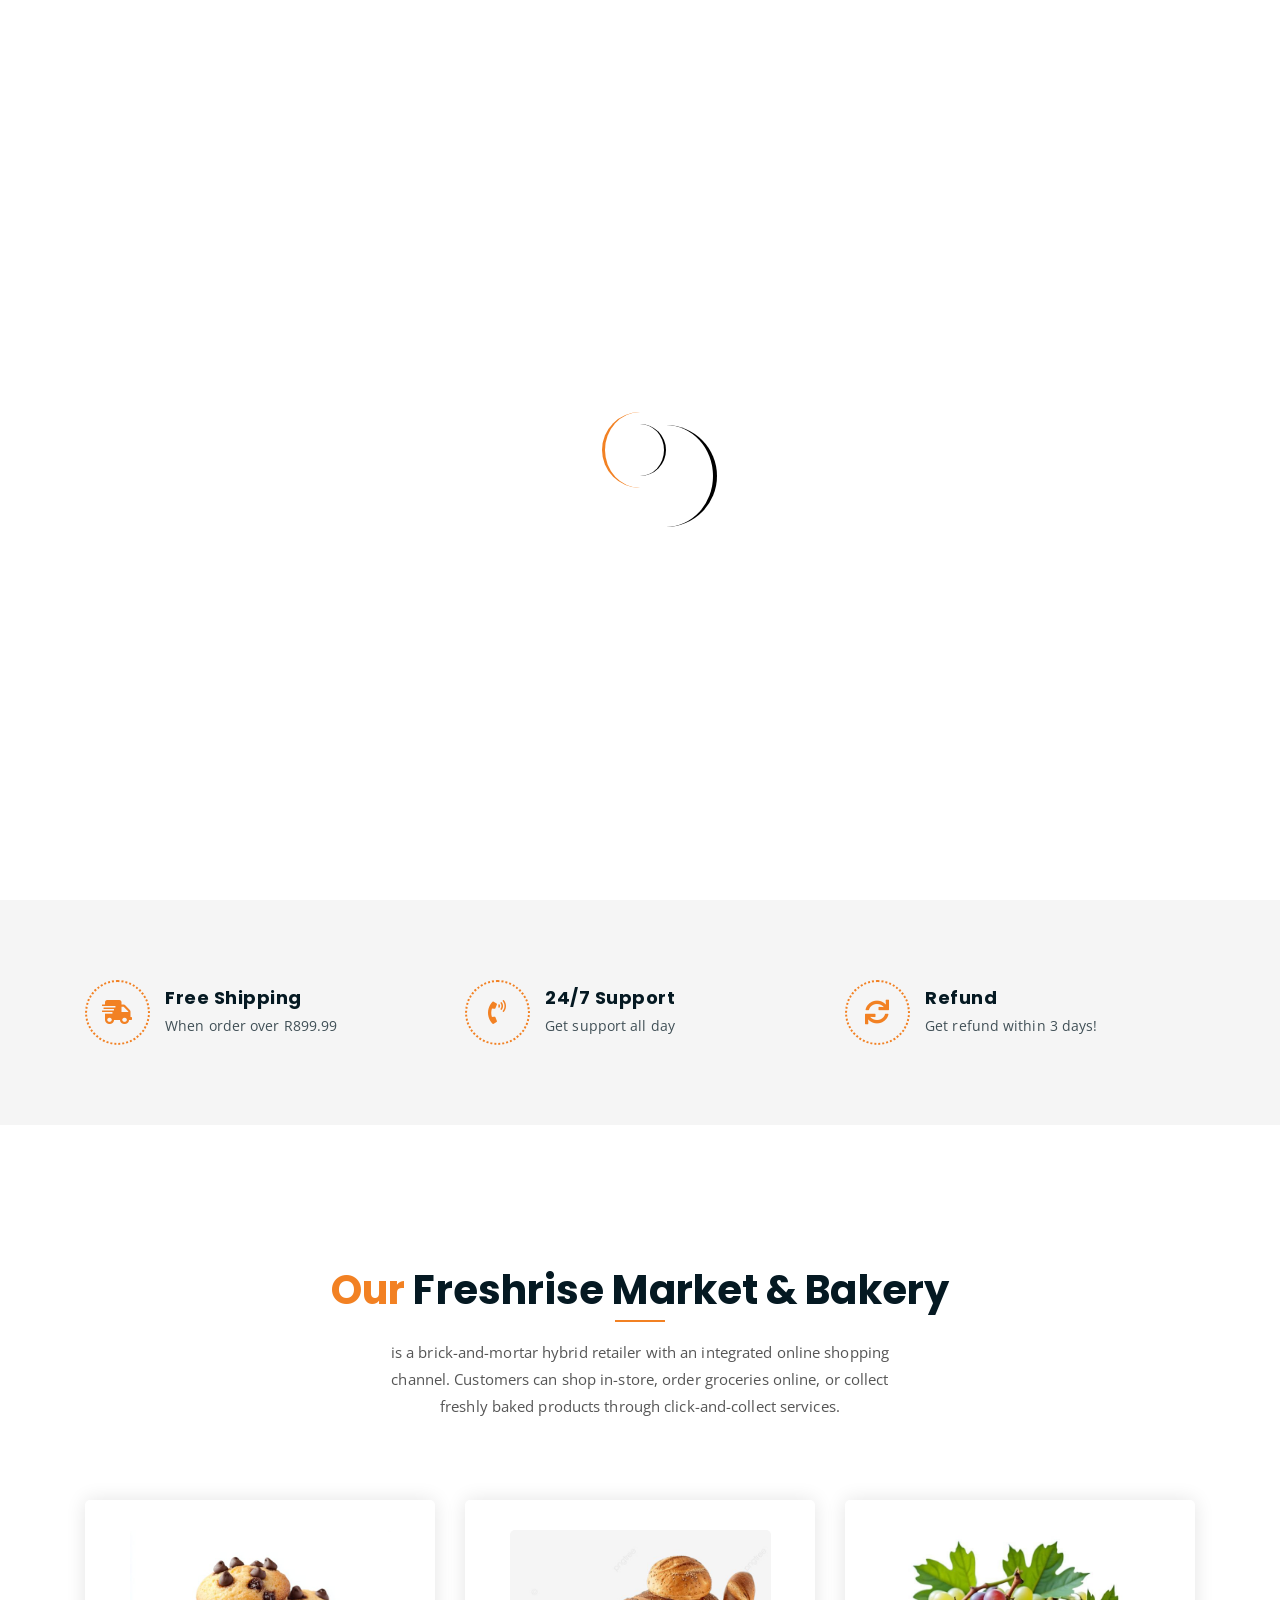
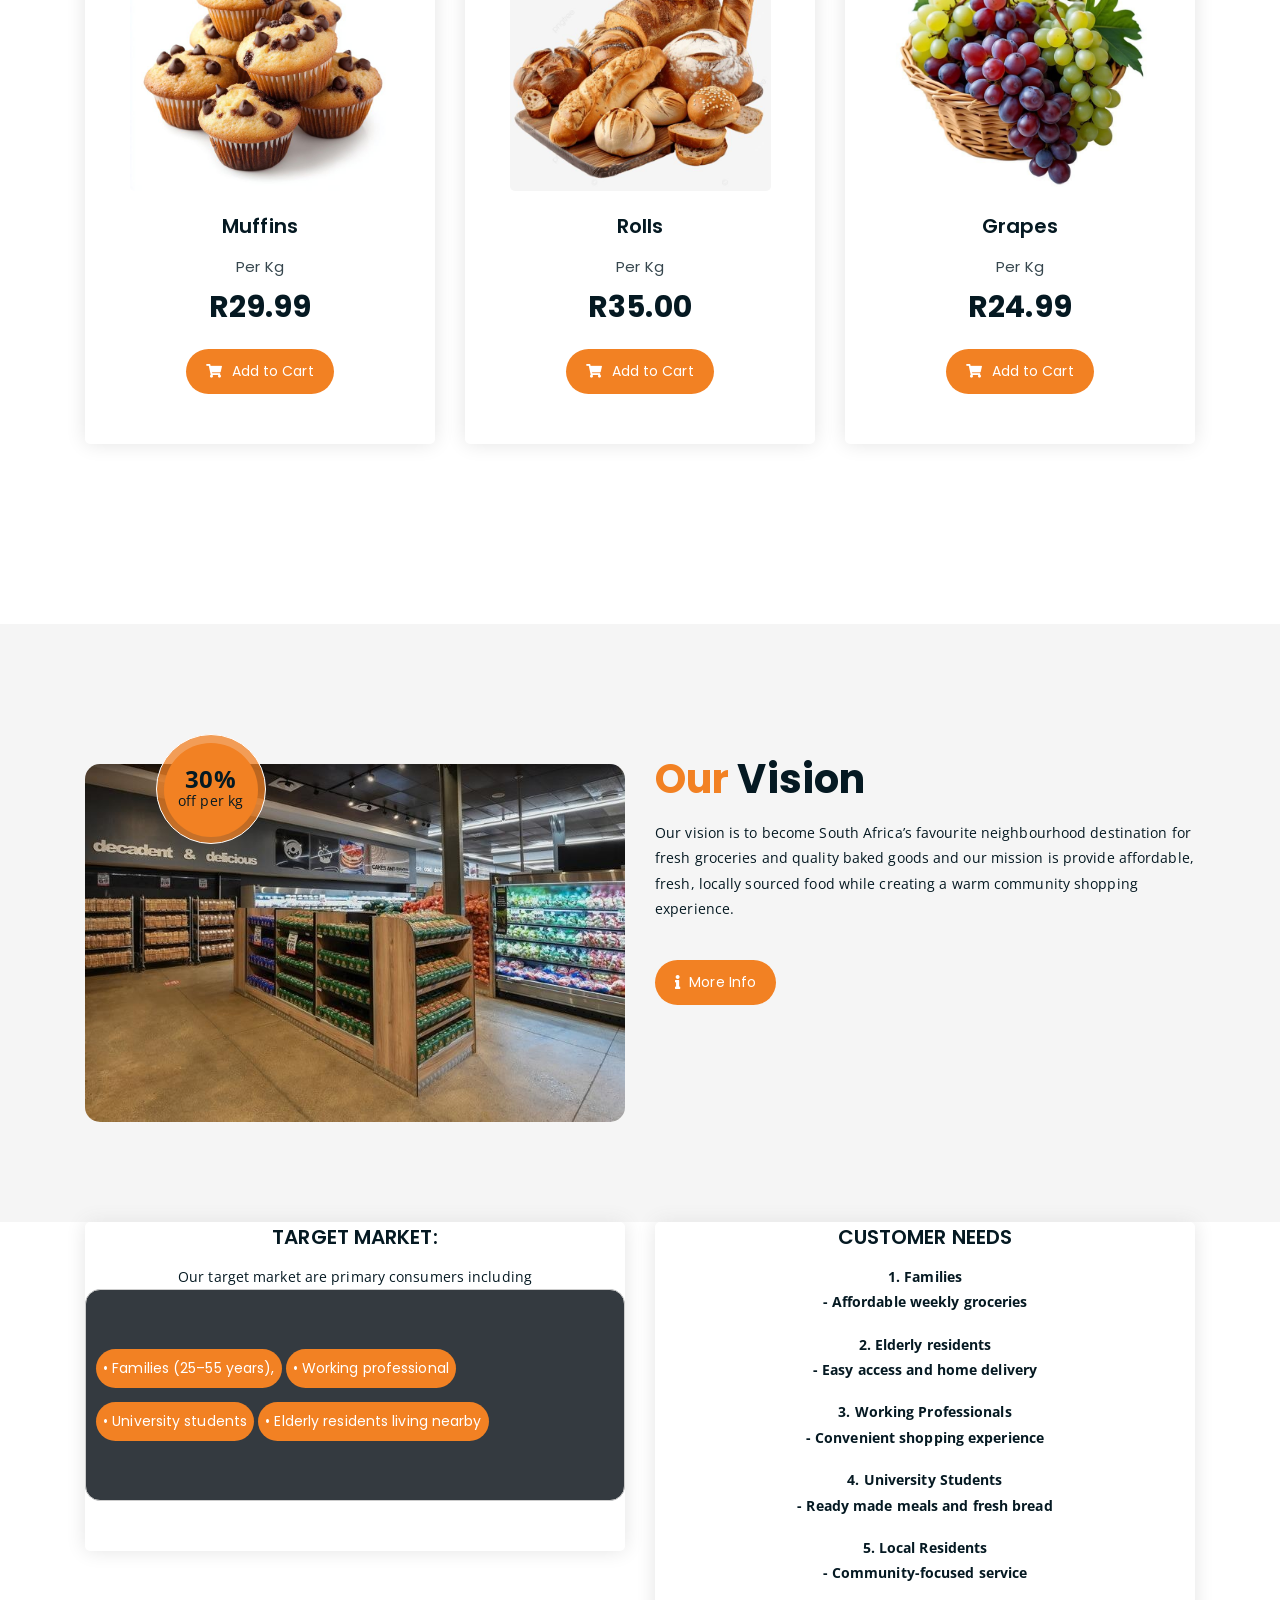
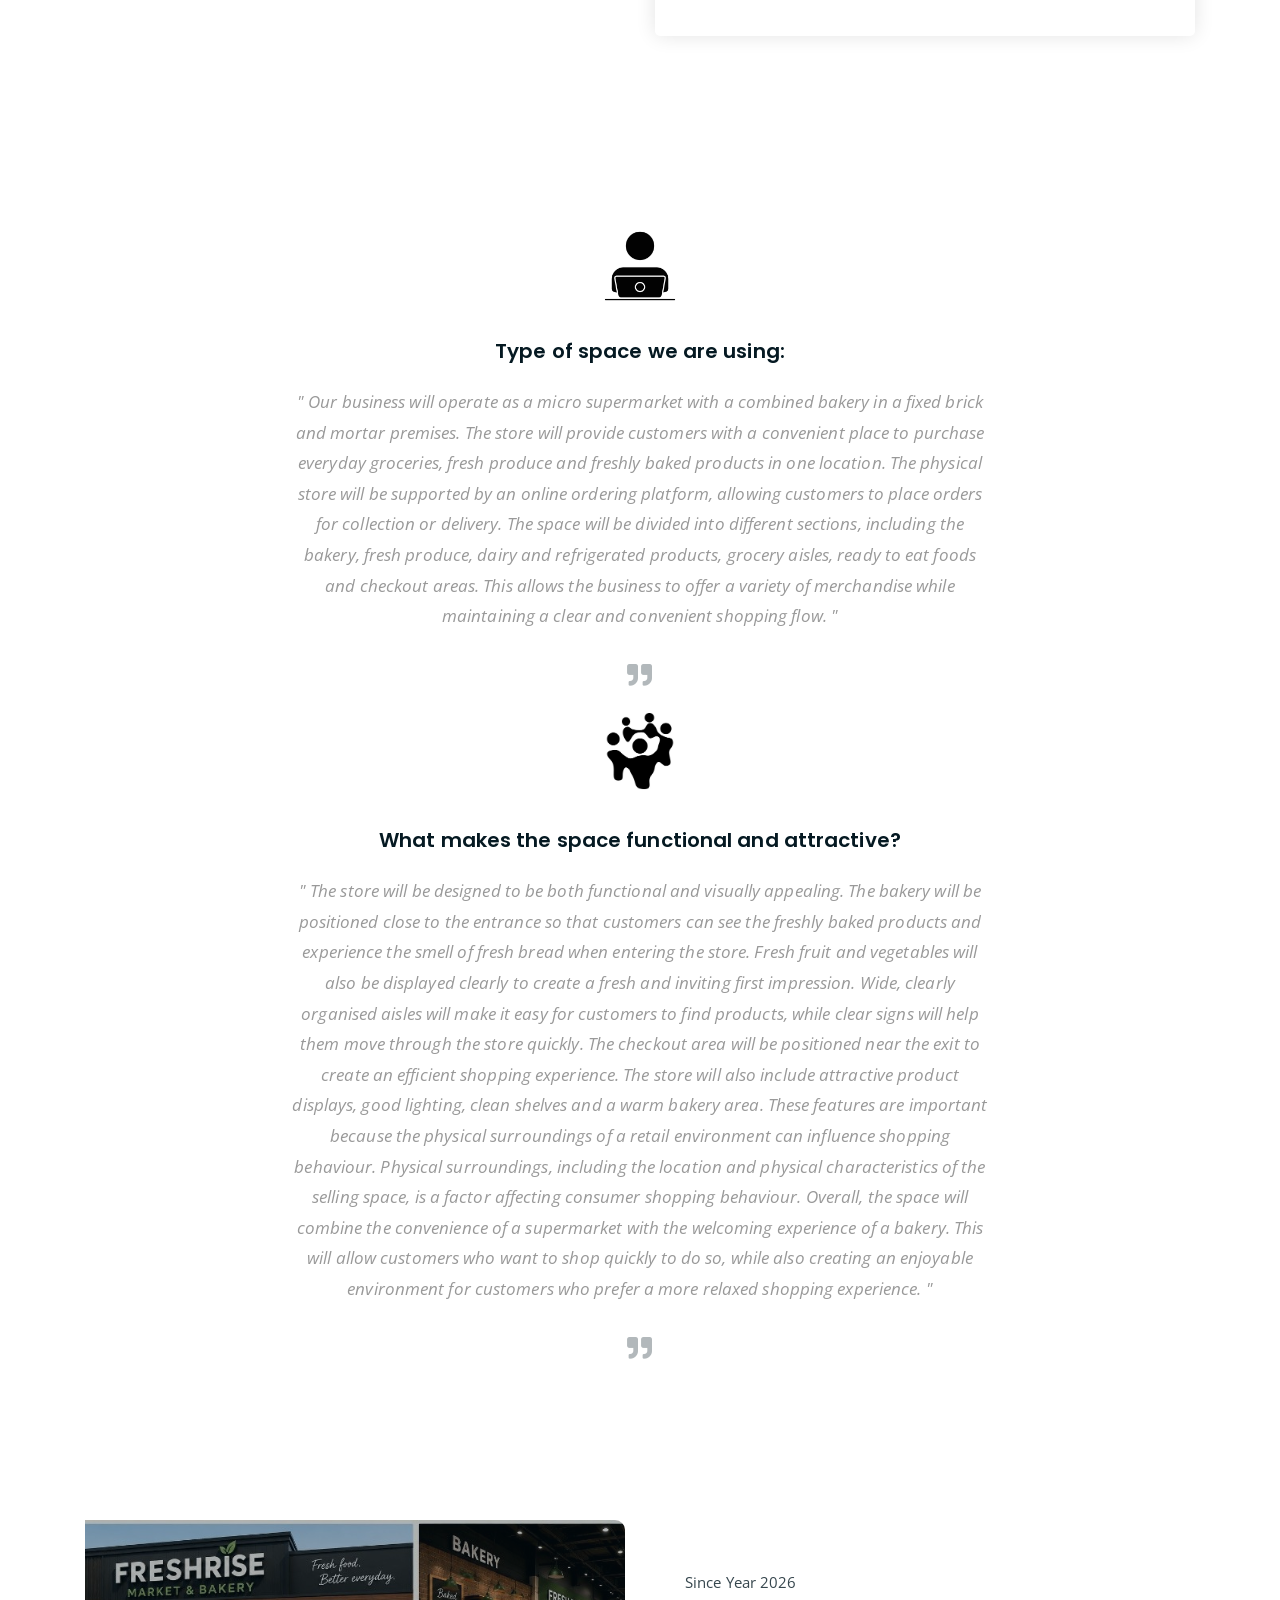
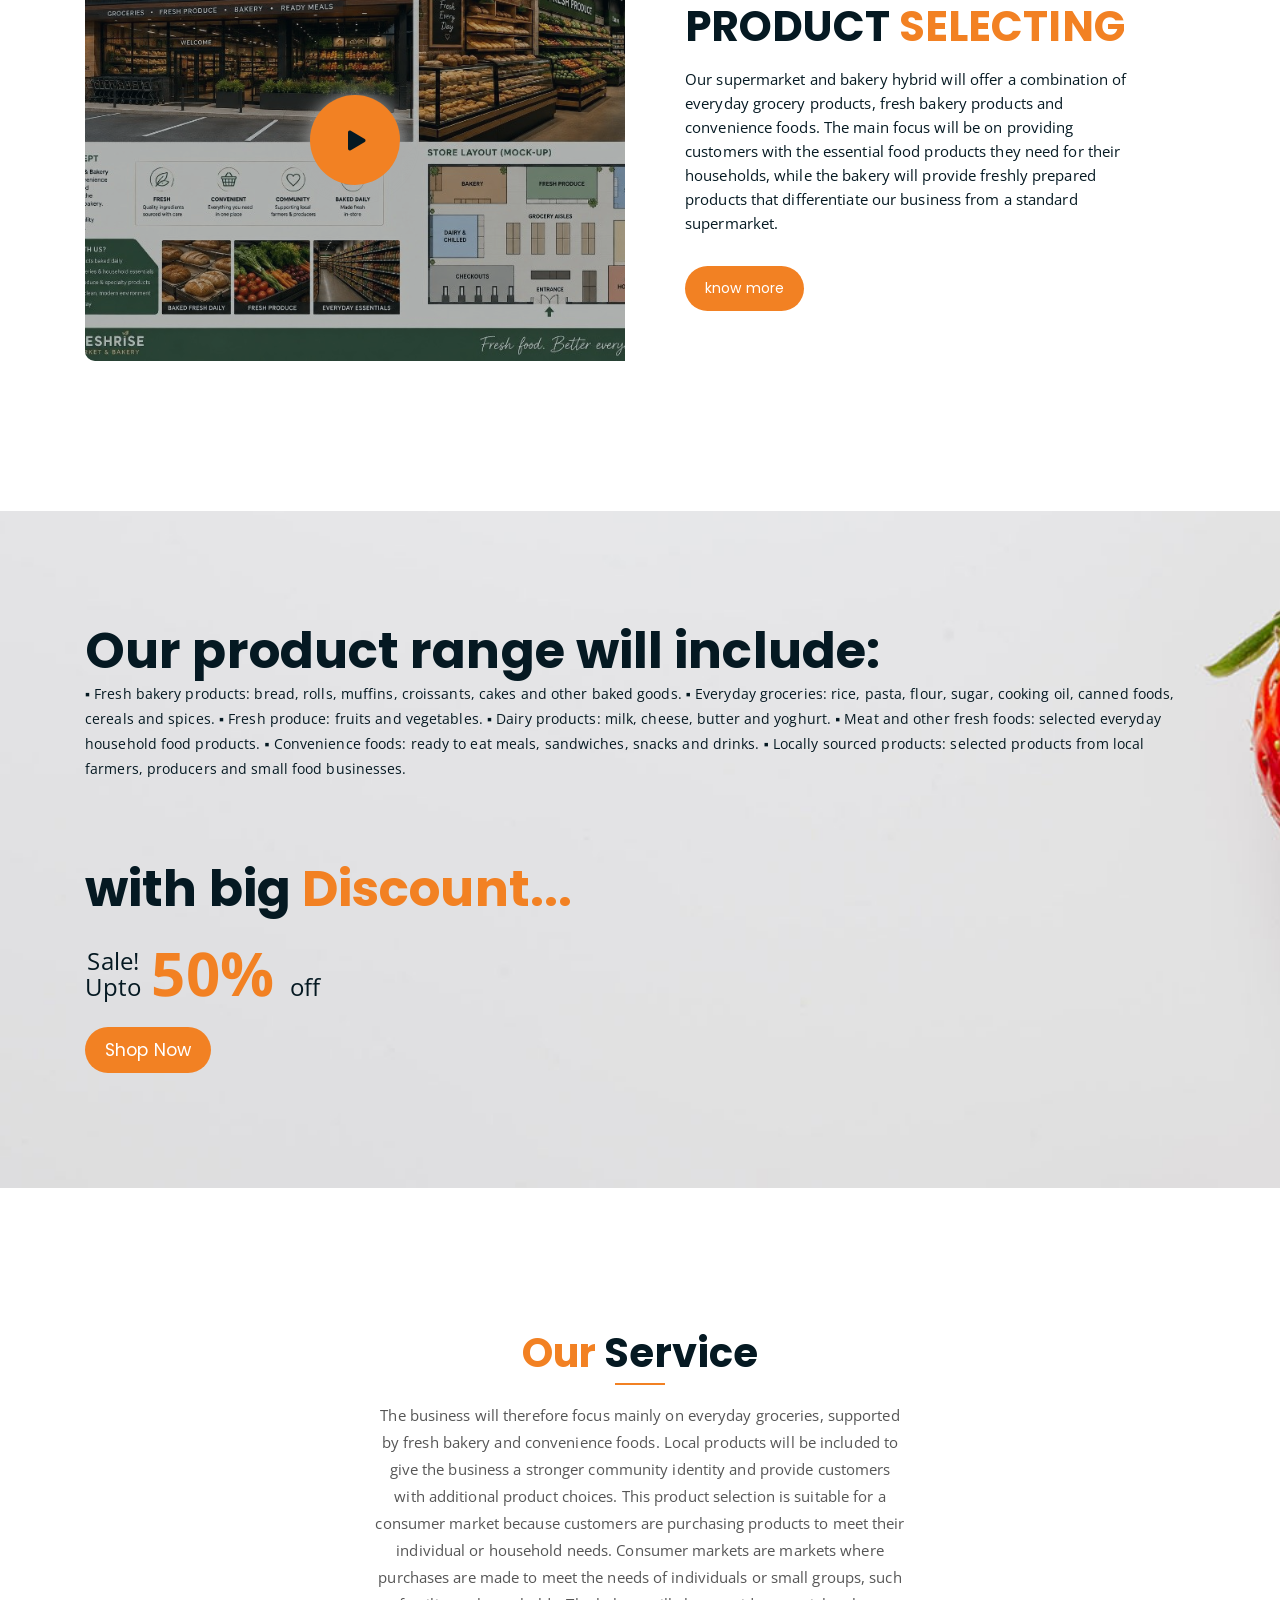
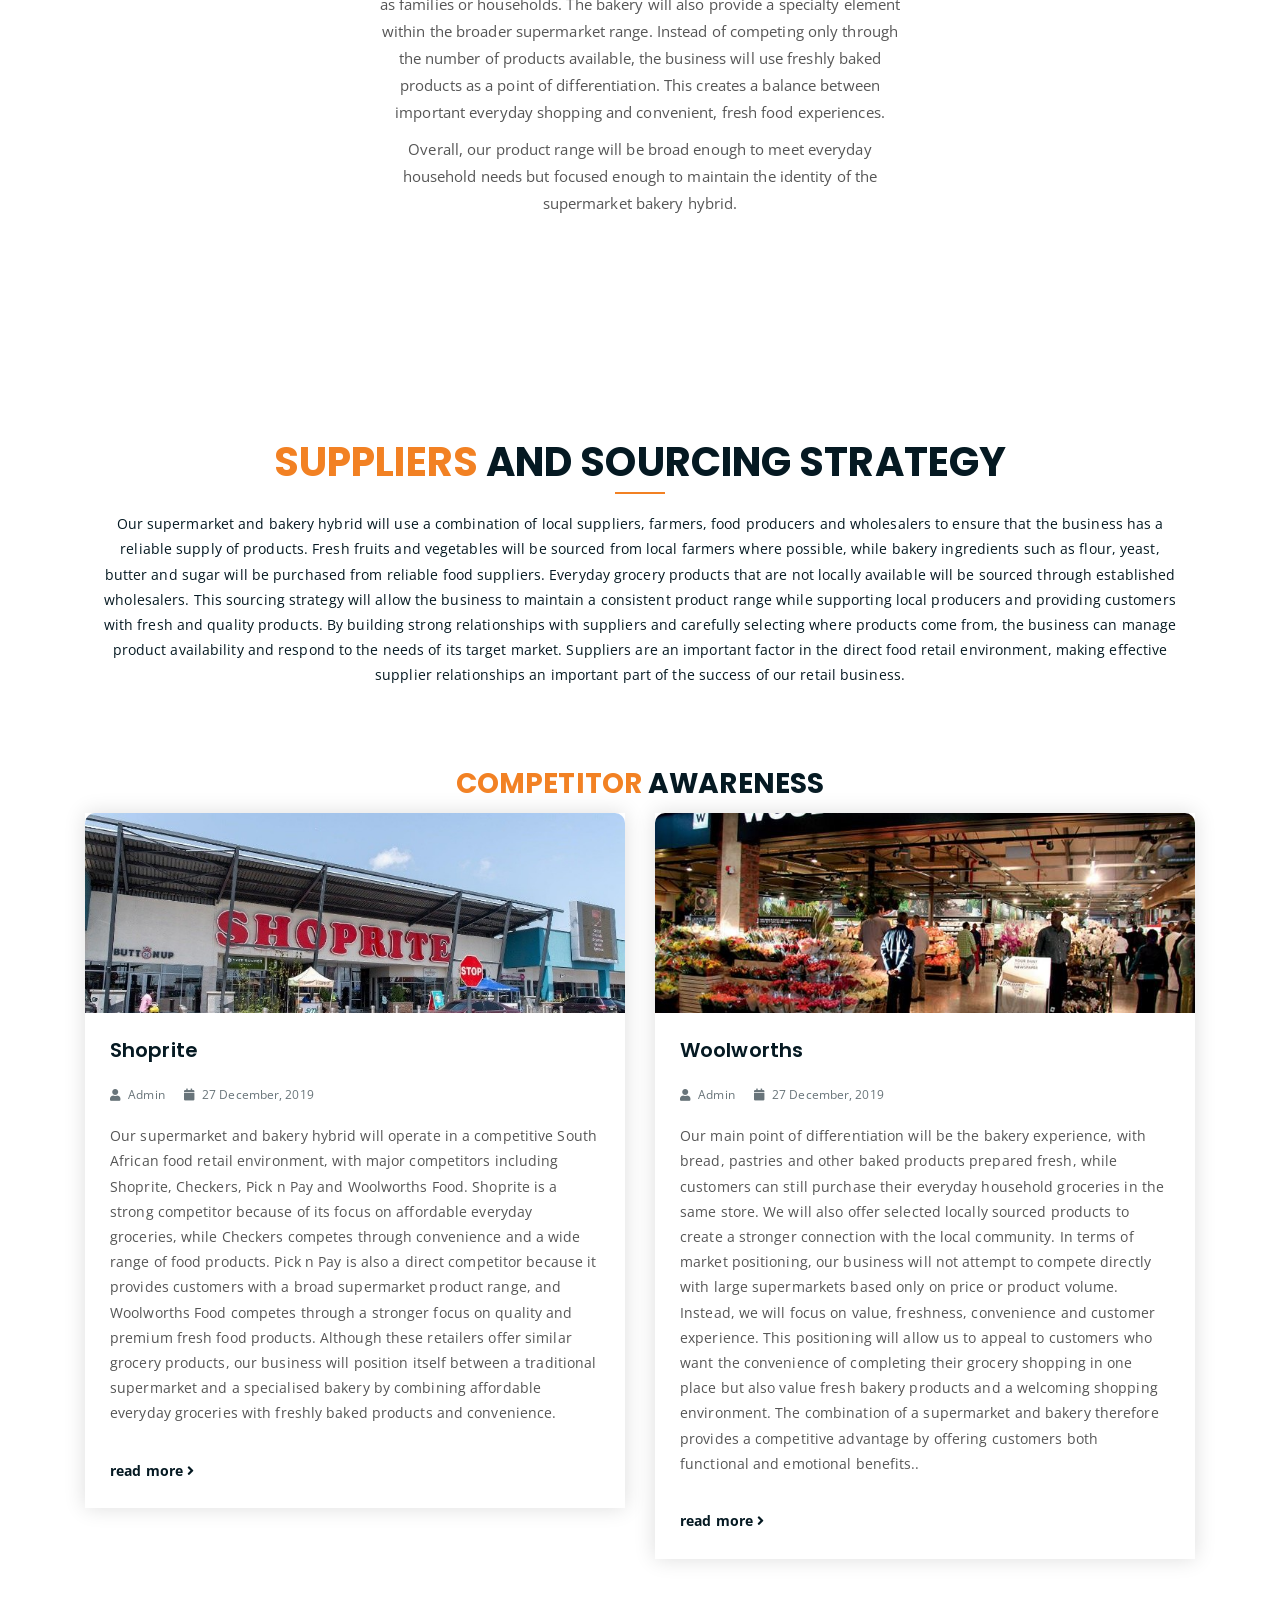
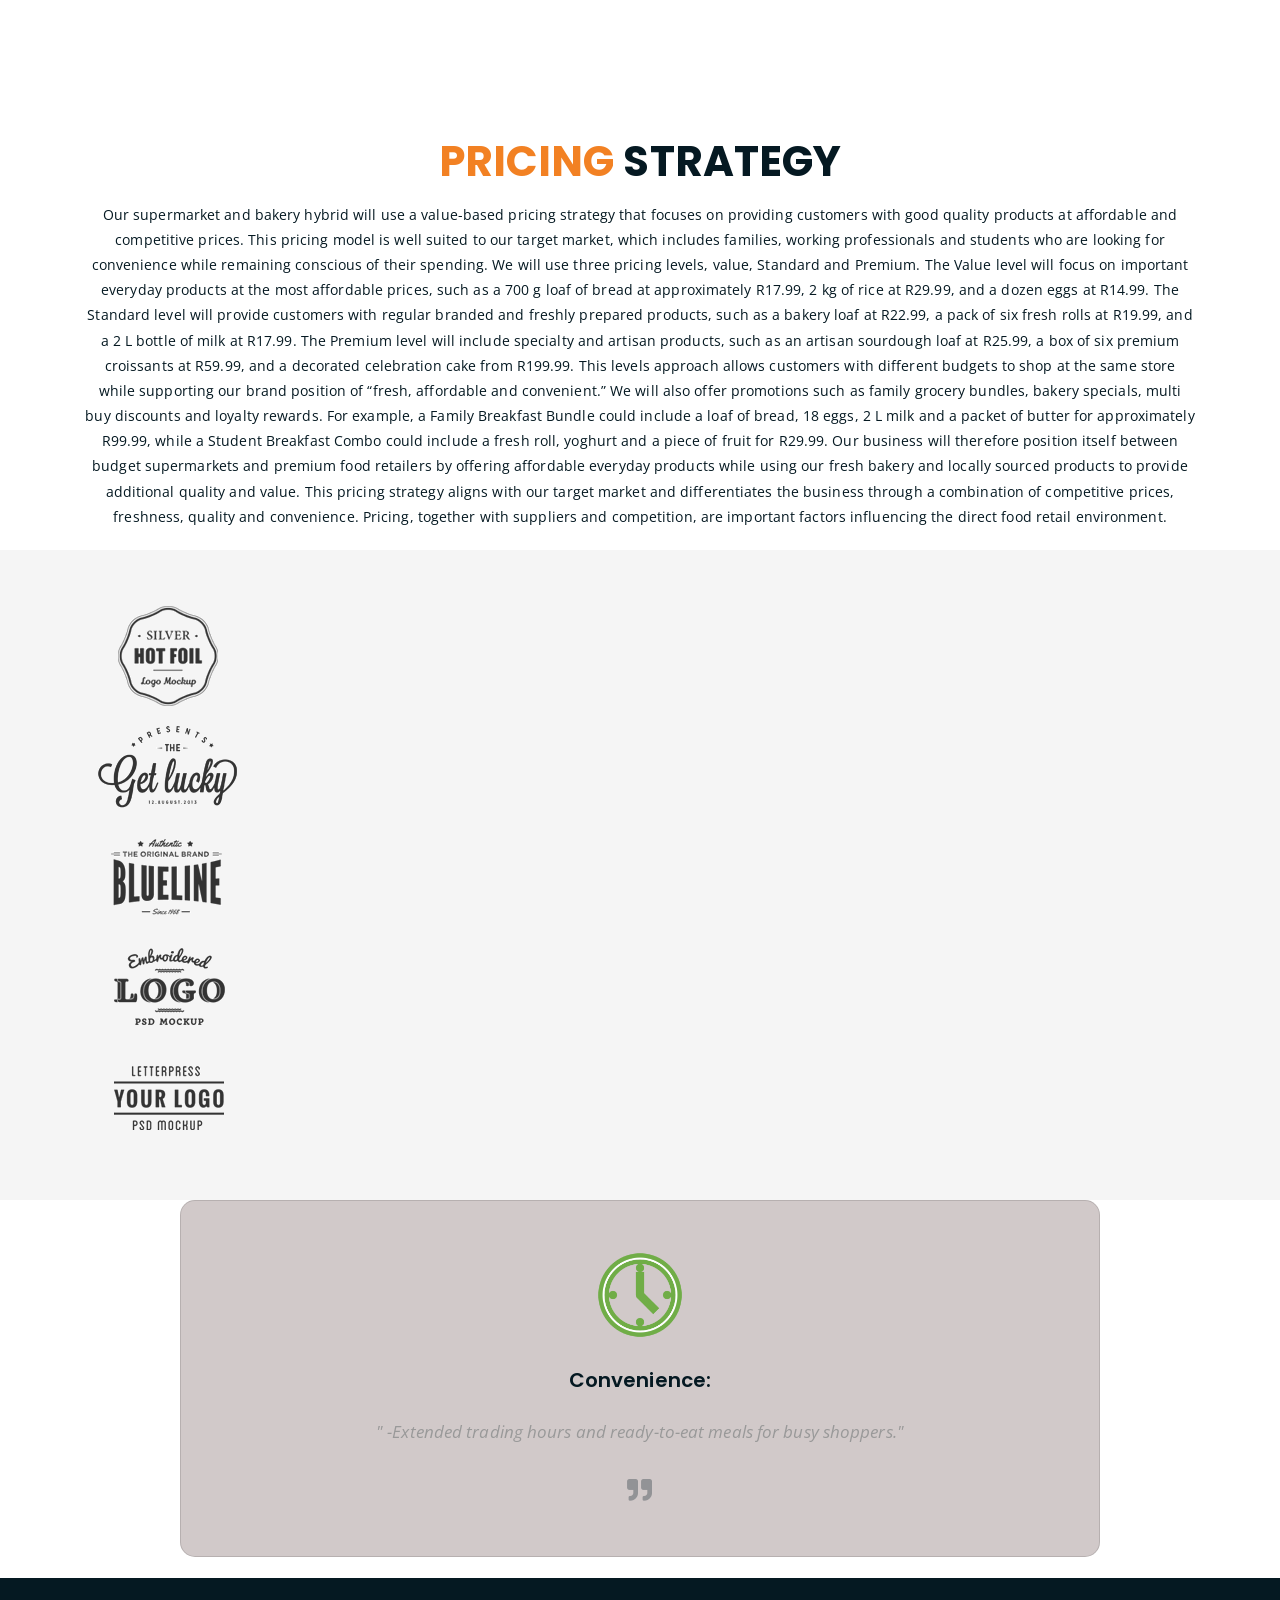
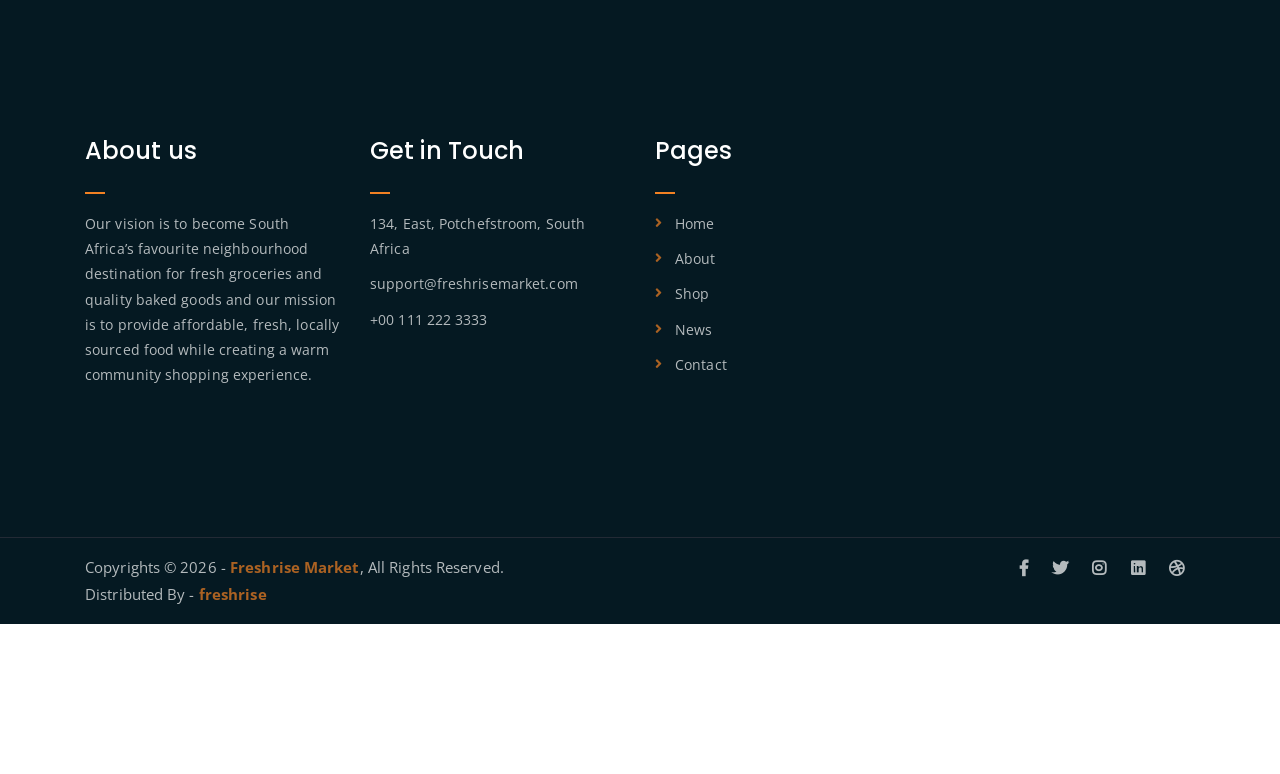
==== commit 198e1046: "Update website" ====
--- a/index.html
+++ b/index.html
@@ -10,7 +10,7 @@
 	<title>Freshrise & Bakery</title>
 
 	<!-- favicon -->
-	<link rel="shortcut icon" type="image/png" href="assets/img/favicon.png">
+	<link rel="shortcut icon" type="image/png" href="assets/img/logo.png">
 	<!-- google font -->
 	<link href="https://fonts.googleapis.com/css?family=Open+Sans:300,400,700" rel="stylesheet">
 	<link href="https://fonts.googleapis.com/css?family=Poppins:400,700&display=swap" rel="stylesheet">
@@ -71,6 +71,10 @@
 									<ul class="sub-menu">
 										<li><a href="404.html">404 page</a></li>
 										<li><a href="about.html">About</a></li>
+										<li><a href="cart.html">Cart</a></li>
+										<li><a href="checkout.html">Check Out</a></li>
+										<li><a href="contact.html">Contact</a></li>
+										<li><a href="shop.html">Shop</a></li>
 										
 										
 										<li><a href="contact.html">Contact</a></li>
@@ -80,8 +84,10 @@
 
 								<li><a href="contact.html">Contact</a></li>
 								<li><a href="single-product.html">Shop</a>
+									
 									<ul class="sub-menu">									
 									
+										<li><a href="shop.html">Shop</a></li>
 										<li><a href="single-product.html">Single Product</a></li>
 										
 									</ul>
@@ -130,7 +136,7 @@
 				<div class="col-lg-9 offset-lg-2 text-center">
 					<div class="hero-text">
 						<div class="hero-text-tablecell">
-							<p class="subtitle">Fresh & Organic</p>
+							<p class="subtitle">Fresh & Bakery</p>
 							<h1>Delicious Seasonal Groceries</h1>
 							<div class="hero-btns">
 								<a href="single-product.html" class="boxed-btn">Store Collection</a>
@@ -224,10 +230,10 @@
 				<div class="col-lg-4 col-md-6 offset-md-3 offset-lg-0 text-center">
 					<div class="single-product-item">
 						<div class="product-image">
-							<a href="single-product.html"><img src="assets/img/products/Pastry cake.jpg" alt=""></a>
-						</div>
-						<h3>Pastry Cake</h3>
-						<p class="product-price"><span>Per Kg</span> R45.00 </p>
+							<a href="single-product.html"><img src="assets/img/products/grapes.jpg" alt=""></a>
+						</div>
+						<h3>Grapes</h3>
+						<p class="product-price"><span>Per Kg</span> R24.99 </p>
 						<a href="cart.html" class="cart-btn"><i class="fas fa-shopping-cart"></i> Add to Cart</a>
 					</div>
 				</div>
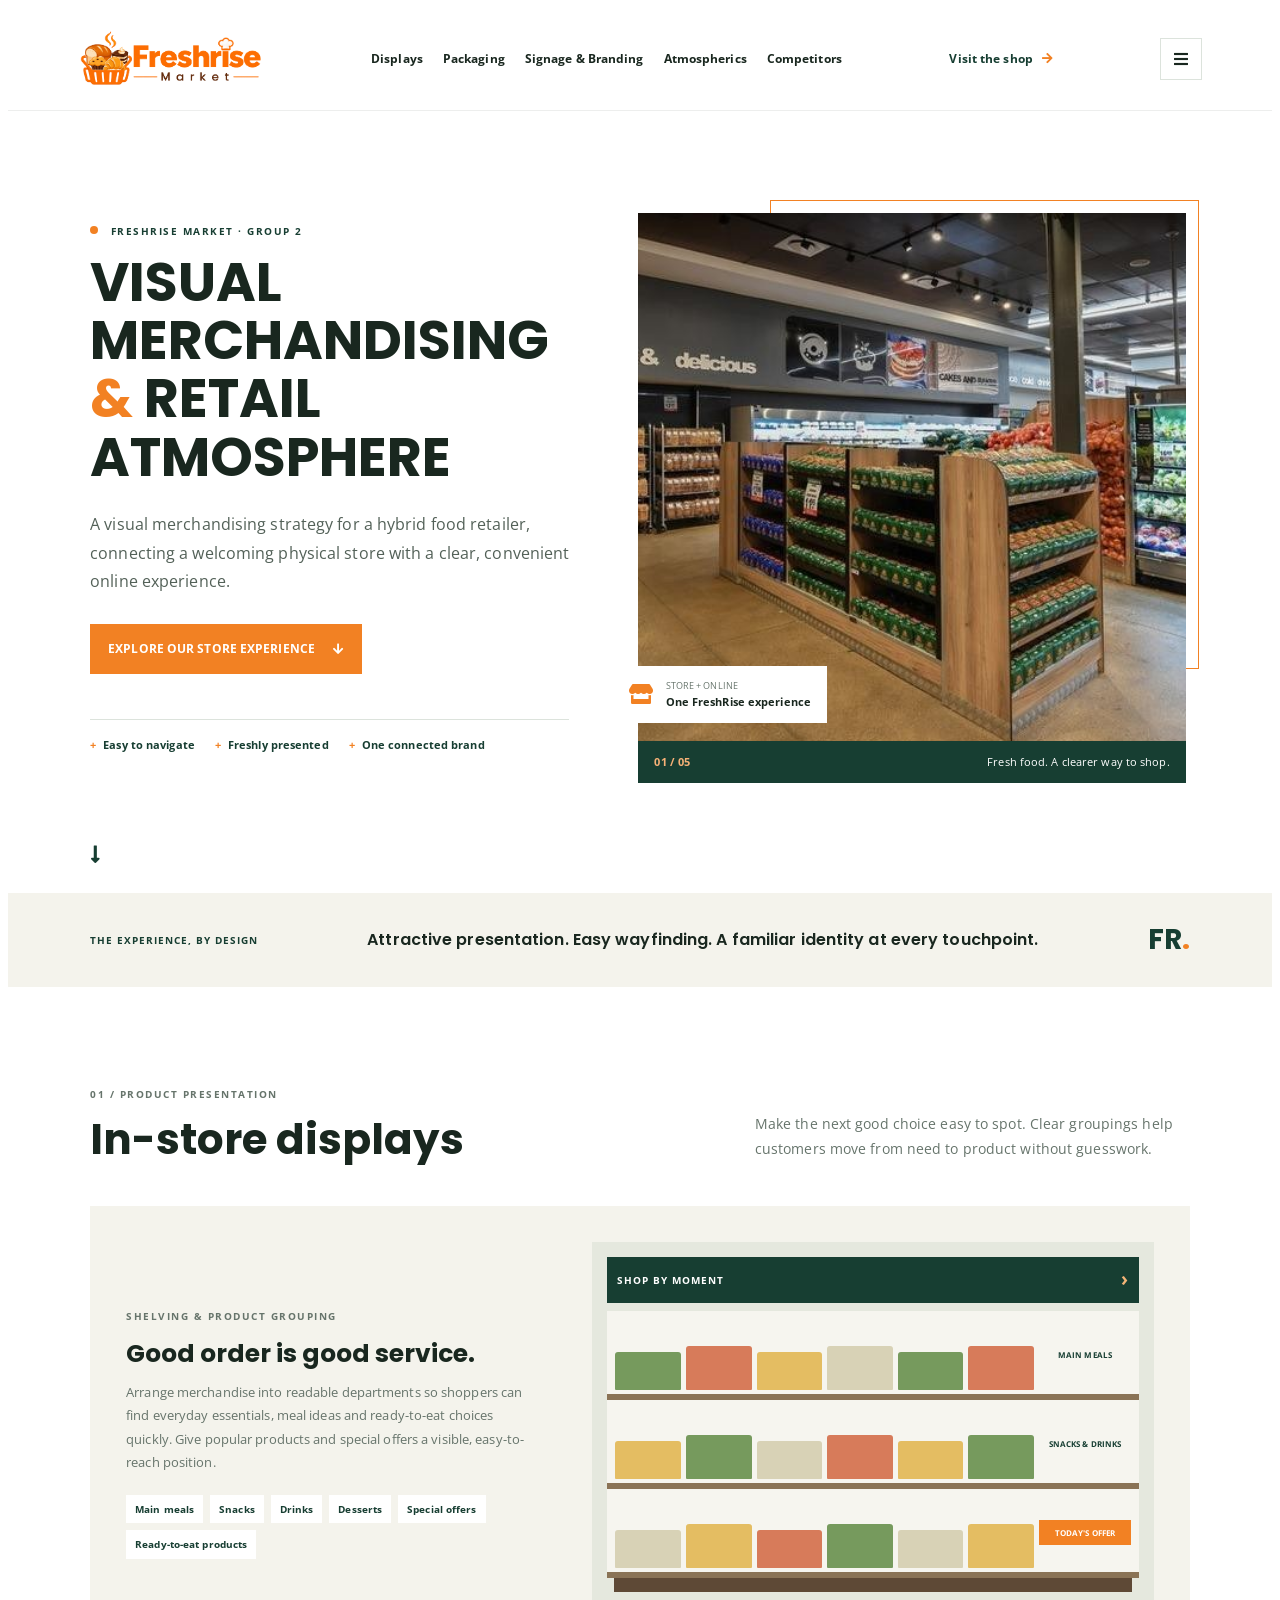
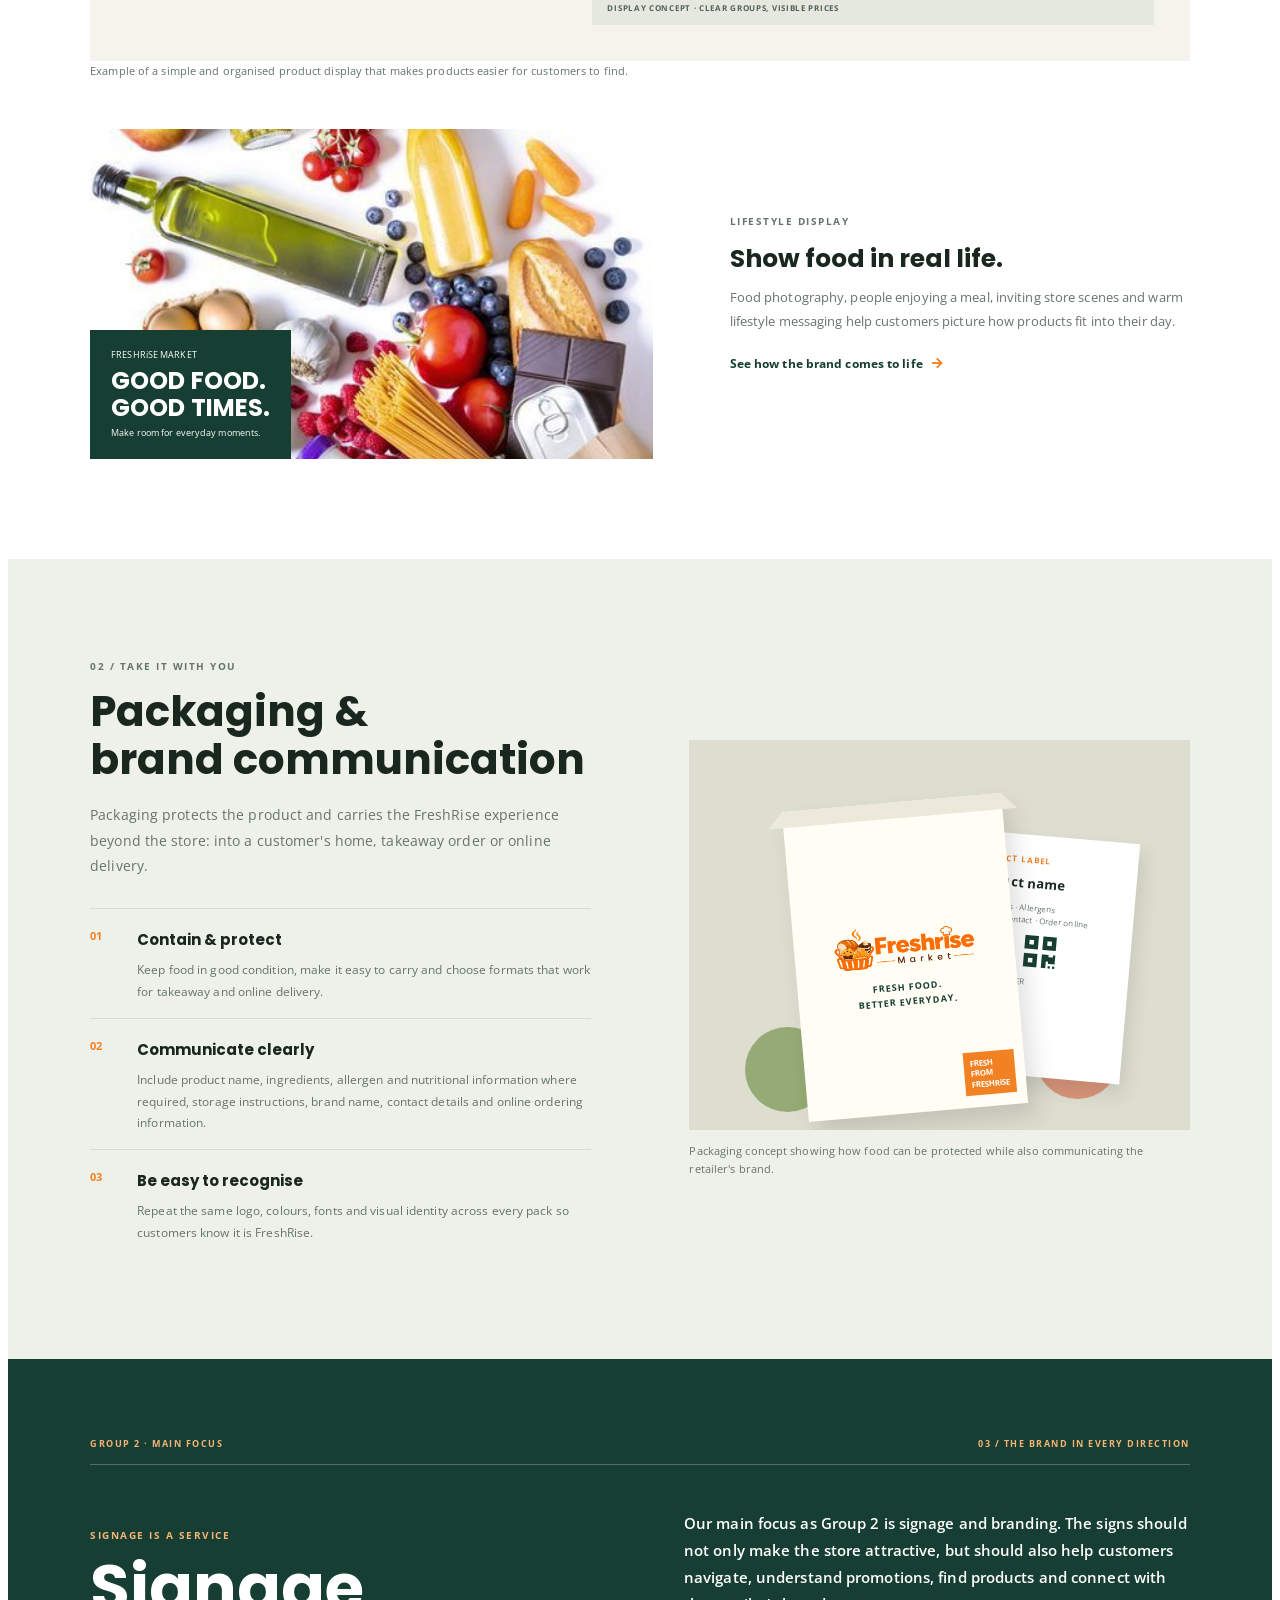
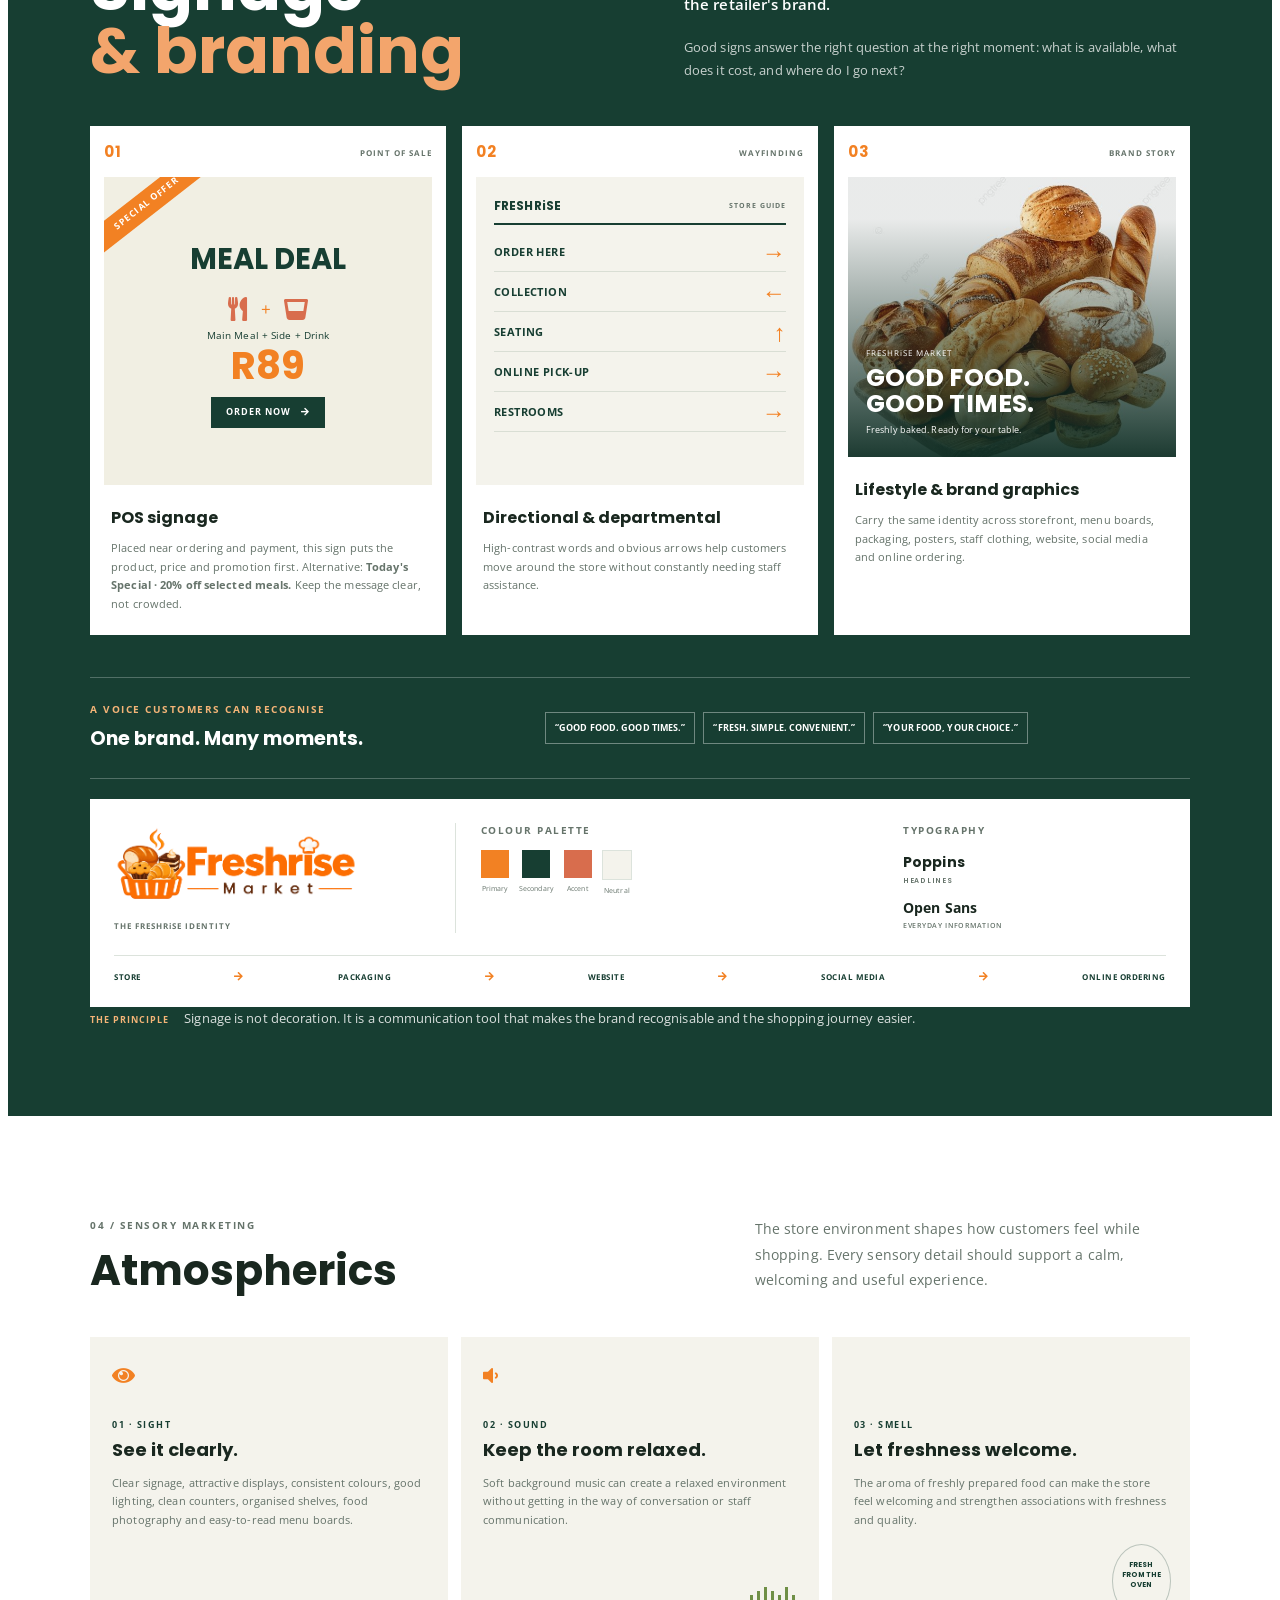
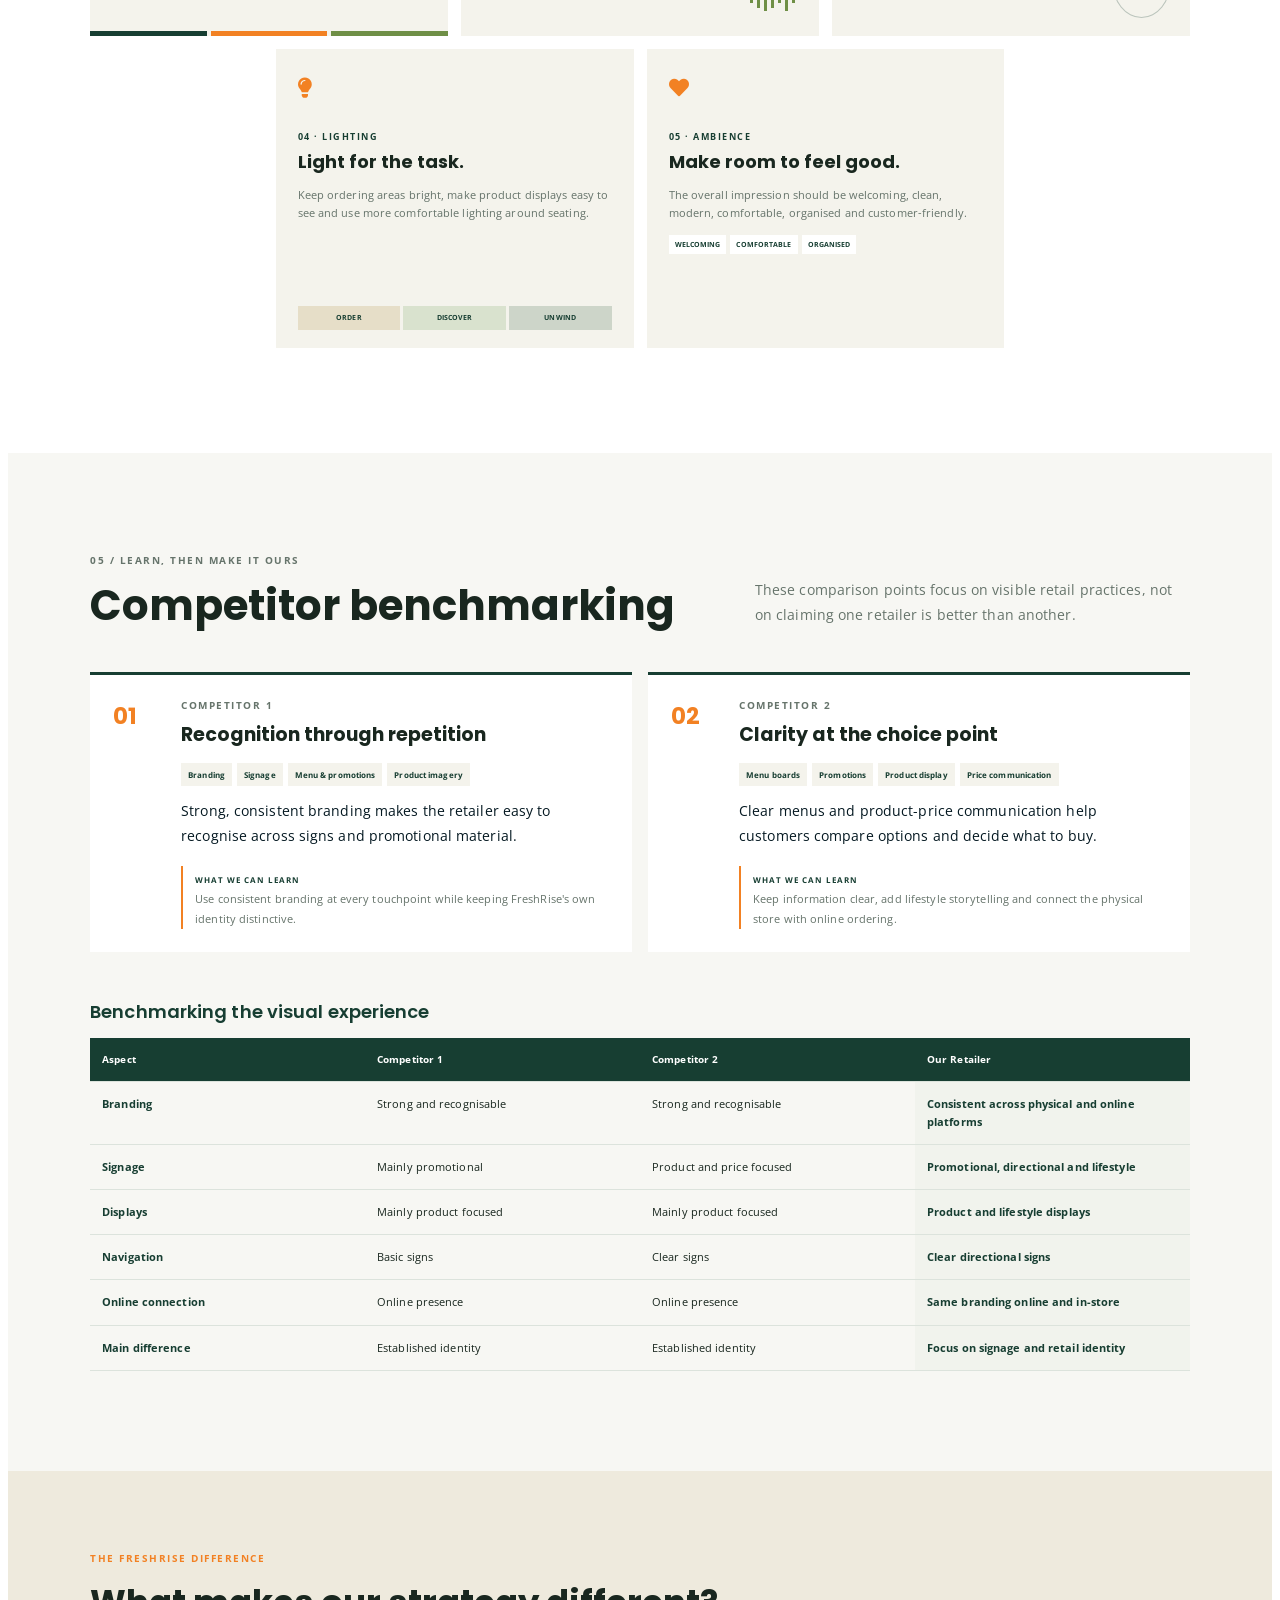
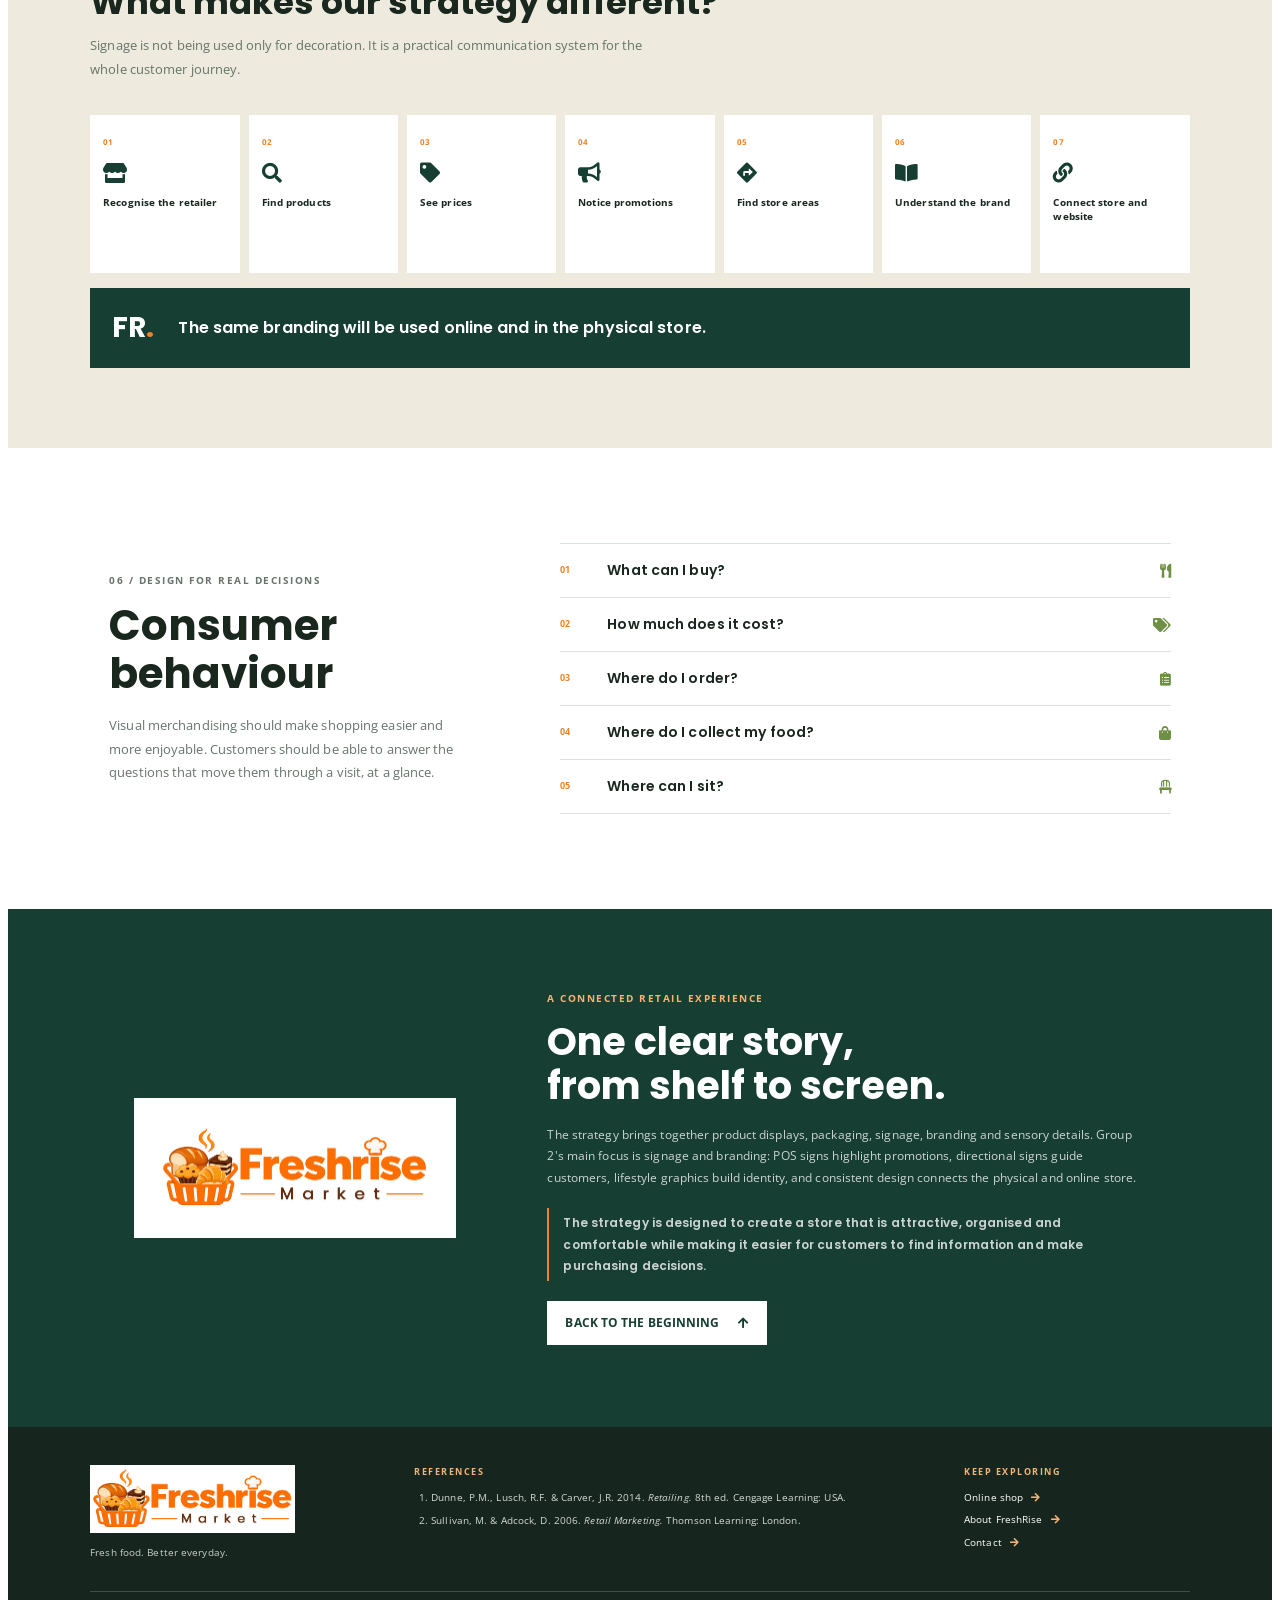
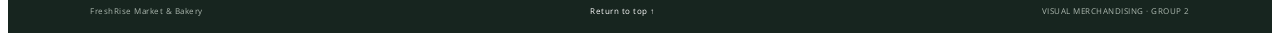
==== commit cbe1ac75: "Update website" ====
--- a/index.html
+++ b/index.html
@@ -4,10 +4,10 @@
 	<meta charset="UTF-8">
 	<meta http-equiv="X-UA-Compatible" content="IE=edge">
 	<meta name="viewport" content="width=device-width, initial-scale=1">
-	<meta name="description" content="Responsive Bootstrap4 Shop Template, Created by Imran Hossain from https://imransdesign.com/">
+	<meta name="description" content="Visual merchandising and retail atmosphere strategy for a hybrid food retailer, focusing on signage, branding, product presentation and customer experience.">
 
 	<!-- title -->
-	<title>Freshrise & Bakery</title>
+	<title>Visual Merchandising &amp; Retail Atmosphere | FreshRise Market</title>
 
 	<!-- favicon -->
 	<link rel="shortcut icon" type="image/png" href="assets/img/logo.png">
@@ -16,23 +16,30 @@
 	<link href="https://fonts.googleapis.com/css?family=Poppins:400,700&display=swap" rel="stylesheet">
 	<!-- fontawesome -->
 	<link rel="stylesheet" href="assets/css/all.min.css">
-	<!-- bootstrap -->
-	<link rel="stylesheet" href="assets/bootstrap/css/bootstrap.min.css">
-	<!-- owl carousel -->
-	<link rel="stylesheet" href="assets/css/owl.carousel.css">
-	<!-- magnific popup -->
-	<link rel="stylesheet" href="assets/css/magnific-popup.css">
-	<!-- animate css -->
-	<link rel="stylesheet" href="assets/css/animate.css">
-	<!-- mean menu css -->
-	<link rel="stylesheet" href="assets/css/meanmenu.min.css">
 	<!-- main style -->
 	<link rel="stylesheet" href="assets/css/main.css">
-	<!-- responsive -->
-	<link rel="stylesheet" href="assets/css/responsive.css">
 
 </head>
-<body>
+<body class="experience-site">
+	<a class="skip-link" href="#main-content">Skip to content</a>
+	<header class="experience-header" id="page-top">
+		<div class="experience-header-inner">
+			<a class="experience-brand" href="#home" aria-label="FreshRise Market home"><img src="assets/img/Freshrise-logo.png" alt="FreshRise Market"></a>
+			<nav class="experience-nav" aria-label="Main navigation">
+				<a href="#displays">Displays</a><a href="#packaging">Packaging</a><a href="#signage">Signage &amp; Branding</a><a href="#atmospherics">Atmospherics</a><a href="#competitors">Competitors</a>
+			</nav>
+			<a class="header-shop-link" href="shop.html">Visit the shop <i class="fas fa-arrow-right" aria-hidden="true"></i></a>
+			<button class="experience-menu-toggle" type="button" aria-label="Open navigation menu" aria-controls="experience-sidebar" aria-expanded="false"><i class="fas fa-bars" aria-hidden="true"></i></button>
+		</div>
+	</header>
+	<div class="experience-backdrop" aria-hidden="true"></div>
+	<aside class="experience-sidebar" id="experience-sidebar" role="dialog" aria-modal="true" aria-labelledby="experience-sidebar-title" aria-hidden="true" tabindex="-1">
+		<div class="experience-sidebar-heading"><h2 id="experience-sidebar-title">Explore the project</h2><button class="experience-sidebar-close" type="button" aria-label="Close navigation menu"><i class="fas fa-times" aria-hidden="true"></i></button></div>
+		<nav aria-label="Project sections"><ul class="experience-sidebar-links">
+			<li><a href="#home">Home</a></li><li><a href="#displays">In-store displays</a></li><li><a href="#packaging">Packaging</a></li><li><a href="#signage">Signage &amp; branding</a></li><li><a href="#atmospherics">Atmospherics</a></li><li><a href="#competitors">Competitors</a></li><li><a href="#consumer-behaviour">Consumer behaviour</a></li><li><a href="#conclusion">Conclusion</a></li><li><a href="#references">References</a></li>
+		</ul></nav>
+		<a class="experience-sidebar-shop" href="shop.html">Browse the FreshRise shop <i class="fas fa-arrow-right" aria-hidden="true"></i></a>
+	</aside>
 	
 	<!--PreLoader-->
     <div class="loader">
@@ -93,14 +100,22 @@
 									</ul>
 								</li>
 								<li>
-									<div class="header-icons">
-										<a class="shopping-cart" href="cart.html"><i class="fas fa-shopping-cart"></i></a>
+									<div class="header-icons text-white">
+										<a class="shopping-cart" href="cart.html">
+											<span class="badge bg-danger badge-number rounded-circle" >3</span> +
+											<span><i class="fas fa-shopping-cart"></i></span></a>
 										<a class="mobile-hide search-bar-icon" href="#"><i class="fas fa-search"></i></a>
+										<button class="sidebar-toggle" type="button" aria-label="Open navigation menu" aria-controls="site-sidebar" aria-expanded="false">
+											<i class="fas fa-bars" aria-hidden="true"></i>
+										</button>
 									</div>
 								</li>
 							</ul>
 						</nav>
 						<a class="mobile-show search-bar-icon" href="#"><i class="fas fa-search"></i></a>
+						<button class="sidebar-toggle mobile-show mobile-sidebar-toggle" type="button" aria-label="Open navigation menu" aria-controls="site-sidebar" aria-expanded="false">
+							<i class="fas fa-bars" aria-hidden="true"></i>
+						</button>
 						<div class="mobile-menu"></div>
 						<!-- menu end -->
 					</div>
@@ -109,7 +124,82 @@
 		</div>
 	</div>
 	<!-- end header -->
-	
+
+	<div class="sidebar-backdrop" data-sidebar-close="true" aria-hidden="true"></div>
+	<aside class="site-sidebar" id="site-sidebar" role="dialog" aria-modal="true" aria-labelledby="site-sidebar-title" aria-hidden="true" tabindex="-1">
+		<div class="site-sidebar-header">
+			<h2 id="site-sidebar-title">Explore FreshRise</h2>
+			<button class="sidebar-close" type="button" aria-label="Close navigation menu">
+				<i class="fas fa-times" aria-hidden="true"></i>
+			</button>
+		</div>
+		<nav aria-label="Sidebar navigation">
+			<ul class="site-sidebar-links">
+				<li><a href="index.html"><i class="fas fa-home" aria-hidden="true"></i> Home</a></li>
+				<li><a href="about.html"><i class="fas fa-leaf" aria-hidden="true"></i> About</a></li>
+				<li><a href="shop.html"><i class="fas fa-shopping-basket" aria-hidden="true"></i> Shop</a></li>
+				<li><a href="single-product.html"><i class="fas fa-box-open" aria-hidden="true"></i> Featured product</a></li>
+				<li><a href="cart.html"><i class="fas fa-shopping-cart" aria-hidden="true"></i> Cart</a></li>
+				<li><a href="contact.html"><i class="fas fa-envelope" aria-hidden="true"></i> Contact</a></li>
+			</ul>
+		</nav>
+	</aside>
+	
+	<main class="experience-main" id="main-content">
+		<section class="experience-hero" id="home" aria-labelledby="hero-title">
+			<div class="hero-copy"><p class="eyebrow"><span></span> FRESHRiSE MARKET · GROUP 2</p><h1 id="hero-title">VISUAL MERCHANDISING <span>&amp;</span> RETAIL ATMOSPHERE</h1><p class="hero-intro">A visual merchandising strategy for a hybrid food retailer, connecting a welcoming physical store with a clear, convenient online experience.</p><a class="button-primary" href="#displays">Explore our store experience <i class="fas fa-arrow-down" aria-hidden="true"></i></a><div class="hero-principles"><span>Easy to navigate</span><span>Freshly presented</span><span>One connected brand</span></div></div>
+			<figure class="hero-visual"><img src="assets/img/Our-vision.jpg" alt="Food store interior with bakery shelves, fresh produce and organised departments"><figcaption><span>01 / 05</span><span>Fresh food. A clearer way to shop.</span></figcaption><div class="hero-image-note"><i class="fas fa-store" aria-hidden="true"></i><span>STORE + ONLINE<br><strong>One FreshRise experience</strong></span></div></figure>
+			<a class="hero-scroll" href="#project-intro" aria-label="Continue to the project introduction"><i class="fas fa-long-arrow-alt-down" aria-hidden="true"></i></a>
+		</section>
+		<section class="intro-strip" id="project-intro"><span>THE EXPERIENCE, BY DESIGN</span><p>Attractive presentation. Easy wayfinding. A familiar identity at every touchpoint.</p><strong>FR<span>.</span></strong></section>
+
+		<section class="content-section displays-section" id="displays" aria-labelledby="displays-title">
+			<div class="section-heading"><div><p class="eyebrow">01 / PRODUCT PRESENTATION</p><h2 id="displays-title">In-store displays</h2></div><p>Make the next good choice easy to spot. Clear groupings help customers move from need to product without guesswork.</p></div>
+			<div class="display-feature"><div class="display-feature-copy"><p class="mini-label">SHELVING &amp; PRODUCT GROUPING</p><h3>Good order is good service.</h3><p>Arrange merchandise into readable departments so shoppers can find everyday essentials, meal ideas and ready-to-eat choices quickly. Give popular products and special offers a visible, easy-to-reach position.</p><ul class="category-list"><li>Main meals</li><li>Snacks</li><li>Drinks</li><li>Desserts</li><li>Special offers</li><li>Ready-to-eat products</li></ul></div>
+				<figure class="shelf-concept" aria-label="Organised shelf display concept"><div class="shelf-sign">SHOP BY MOMENT <span>›</span></div><div class="shelf-row"><i class="product-green"></i><i class="product-coral"></i><i class="product-gold"></i><i class="product-cream"></i><i class="product-green"></i><i class="product-coral"></i><span>MAIN MEALS</span></div><div class="shelf-row"><i class="product-gold"></i><i class="product-green"></i><i class="product-cream"></i><i class="product-coral"></i><i class="product-gold"></i><i class="product-green"></i><span>SNACKS &amp; DRINKS</span></div><div class="shelf-row"><i class="product-cream"></i><i class="product-gold"></i><i class="product-coral"></i><i class="product-green"></i><i class="product-cream"></i><i class="product-gold"></i><span class="offer-tag">TODAY'S OFFER</span></div><div class="shelf-base"></div><figcaption>DISPLAY CONCEPT · CLEAR GROUPS, VISIBLE PRICES</figcaption></figure>
+			</div>
+			<p class="display-caption">Example of a simple and organised product display that makes products easier for customers to find.</p>
+			<article class="lifestyle-feature"><div class="lifestyle-image"><img src="assets/img/Groceries%20.jpg" alt="Fresh groceries and meal ingredients arranged together"><div class="lifestyle-message"><span>FRESHRiSE MARKET</span><strong>GOOD FOOD.<br>GOOD TIMES.</strong><i>Make room for everyday moments.</i></div></div><div class="lifestyle-copy"><p class="mini-label">LIFESTYLE DISPLAY</p><h3>Show food in real life.</h3><p>Food photography, people enjoying a meal, inviting store scenes and warm lifestyle messaging help customers picture how products fit into their day.</p><a class="text-link" href="#signage">See how the brand comes to life <i class="fas fa-arrow-right" aria-hidden="true"></i></a></div></article>
+		</section>
+
+		<section class="packaging-section" id="packaging" aria-labelledby="packaging-title"><div class="packaging-layout"><div class="packaging-copy"><p class="eyebrow">02 / TAKE IT WITH YOU</p><h2 id="packaging-title">Packaging &amp;<br>brand communication</h2><p class="section-lead">Packaging protects the product and carries the FreshRise experience beyond the store: into a customer's home, takeaway order or online delivery.</p><div class="packaging-points"><article><span>01</span><div><h3>Contain &amp; protect</h3><p>Keep food in good condition, make it easy to carry and choose formats that work for takeaway and online delivery.</p></div></article><article><span>02</span><div><h3>Communicate clearly</h3><p>Include product name, ingredients, allergen and nutritional information where required, storage instructions, brand name, contact details and online ordering information.</p></div></article><article><span>03</span><div><h3>Be easy to recognise</h3><p>Repeat the same logo, colours, fonts and visual identity across every pack so customers know it is FreshRise.</p></div></article></div></div>
+				<figure class="packaging-figure"><div class="package-scene"><div class="package-bag"><div class="bag-fold"></div><img src="assets/img/Freshrise-logo.png" alt="FreshRise Market logo on packaging concept"><span>FRESH FOOD.<br>BETTER EVERYDAY.</span><b>FRESH<br>FROM<br>FRESHRiSE</b></div><div class="package-label"><span>PRODUCT LABEL</span><strong>Product name</strong><small>Ingredients · Allergens<br>Storage · Contact · Order online</small><i class="fas fa-qrcode" aria-hidden="true"></i><small>SCAN TO ORDER</small></div><div class="package-produce package-produce-one"></div><div class="package-produce package-produce-two"></div></div><figcaption>Packaging concept showing how food can be protected while also communicating the retailer's brand.</figcaption></figure>
+			</div></section>
+
+		<section class="signage-section" id="signage" aria-labelledby="signage-title"><div class="signage-topline"><span>GROUP 2 · MAIN FOCUS</span><span>03 / THE BRAND IN EVERY DIRECTION</span></div><div class="signage-intro"><div><p class="eyebrow">SIGNAGE IS A SERVICE</p><h2 id="signage-title">Signage<br><span>&amp; branding</span></h2></div><div><p class="signage-lead">Our main focus as Group 2 is signage and branding. The signs should not only make the store attractive, but should also help customers navigate, understand promotions, find products and connect with the retailer's brand.</p><p>Good signs answer the right question at the right moment: what is available, what does it cost, and where do I go next?</p></div></div>
+			<div class="signage-gallery">
+				<article class="signage-card"><div class="signage-card-top"><span>01</span><span>POINT OF SALE</span></div><div class="pos-board"><div class="pos-ribbon">SPECIAL OFFER</div><p>MEAL DEAL</p><div class="pos-food-mark" aria-hidden="true"><i class="fas fa-utensils"></i><span>+</span><i class="fas fa-glass-whiskey"></i></div><span class="pos-meal">Main Meal + Side + Drink</span><strong class="pos-price">R89</strong><span class="pos-order">ORDER NOW <i class="fas fa-arrow-right" aria-hidden="true"></i></span></div><div class="signage-card-copy"><h3>POS signage</h3><p>Placed near ordering and payment, this sign puts the product, price and promotion first. Alternative: <strong>Today's Special · 20% off selected meals.</strong> Keep the message clear, not crowded.</p></div></article>
+				<article class="signage-card"><div class="signage-card-top"><span>02</span><span>WAYFINDING</span></div><div class="direction-board"><div class="direction-brand">FRESHRiSE <span>STORE GUIDE</span></div><div class="direction-row"><strong>ORDER HERE</strong><span>→</span></div><div class="direction-row"><strong>COLLECTION</strong><span>←</span></div><div class="direction-row"><strong>SEATING</strong><span>↑</span></div><div class="direction-row"><strong>ONLINE PICK-UP</strong><span>→</span></div><div class="direction-row"><strong>RESTROOMS</strong><span>→</span></div></div><div class="signage-card-copy"><h3>Directional &amp; departmental</h3><p>High-contrast words and obvious arrows help customers move around the store without constantly needing staff assistance.</p></div></article>
+				<article class="signage-card"><div class="signage-card-top"><span>03</span><span>BRAND STORY</span></div><div class="brand-poster"><img src="assets/img/Rolls.jpg" alt="Freshly baked rolls for a FreshRise lifestyle graphic concept"><div><span>FRESHRiSE MARKET</span><strong>GOOD FOOD.<br>GOOD TIMES.</strong><small>Freshly baked. Ready for your table.</small></div></div><div class="signage-card-copy"><h3>Lifestyle &amp; brand graphics</h3><p>Carry the same identity across storefront, menu boards, packaging, posters, staff clothing, website, social media and online ordering.</p></div></article>
+			</div>
+			<div class="brand-language"><div><p class="mini-label">A VOICE CUSTOMERS CAN RECOGNISE</p><h3>One brand. Many moments.</h3></div><div class="brand-messages"><p>“GOOD FOOD. GOOD TIMES.”</p><p>“FRESH. SIMPLE. CONVENIENT.”</p><p>“YOUR FOOD, YOUR CHOICE.”</p></div></div>
+			<div class="brand-system"><div class="brand-system-logo"><img src="assets/img/Freshrise-logo.png" alt="FreshRise Market logo"><span>THE FRESHRiSE IDENTITY</span></div><div class="brand-system-details"><div><span class="mini-label">COLOUR PALETTE</span><div class="swatches"><span class="swatch-item"><span class="swatch swatch-orange" role="img" aria-label="FreshRise orange"></span><small>Primary</small></span><span class="swatch-item"><span class="swatch swatch-forest" role="img" aria-label="Produce green"></span><small>Secondary</small></span><span class="swatch-item"><span class="swatch swatch-coral" role="img" aria-label="Warm coral accent"></span><small>Accent</small></span><span class="swatch-item"><span class="swatch swatch-paper" role="img" aria-label="Open paper neutral"></span><small>Neutral</small></span></div></div><div><span class="mini-label">TYPOGRAPHY</span><p class="type-display">Poppins <small>HEADLINES</small></p><p class="type-body">Open Sans <small>EVERYDAY INFORMATION</small></p></div></div><div class="brand-route"><span>STORE</span><i class="fas fa-arrow-right" aria-hidden="true"></i><span>PACKAGING</span><i class="fas fa-arrow-right" aria-hidden="true"></i><span>WEBSITE</span><i class="fas fa-arrow-right" aria-hidden="true"></i><span>SOCIAL MEDIA</span><i class="fas fa-arrow-right" aria-hidden="true"></i><span>ONLINE ORDERING</span></div></div>
+			<p class="signage-principle"><span>THE PRINCIPLE</span> Signage is not decoration. It is a communication tool that makes the brand recognisable and the shopping journey easier.</p>
+		</section>
+
+		<section class="content-section atmosphere-section" id="atmospherics" aria-labelledby="atmospherics-title"><div class="section-heading"><div><p class="eyebrow">04 / SENSORY MARKETING</p><h2 id="atmospherics-title">Atmospherics</h2></div><p>The store environment shapes how customers feel while shopping. Every sensory detail should support a calm, welcoming and useful experience.</p></div><div class="sense-grid">
+				<article class="sense-card"><span class="sense-icon"><i class="fas fa-eye" aria-hidden="true"></i></span><span class="mini-label">01 · SIGHT</span><h3>See it clearly.</h3><p>Clear signage, attractive displays, consistent colours, good lighting, clean counters, organised shelves, food photography and easy-to-read menu boards.</p><div class="sense-lines" aria-hidden="true"><i></i><i></i><i></i></div></article>
+				<article class="sense-card"><span class="sense-icon"><i class="fas fa-volume-down" aria-hidden="true"></i></span><span class="mini-label">02 · SOUND</span><h3>Keep the room relaxed.</h3><p>Soft background music can create a relaxed environment without getting in the way of conversation or staff communication.</p><div class="sound-wave" aria-hidden="true"><i></i><i></i><i></i><i></i><i></i><i></i><i></i></div></article>
+				<article class="sense-card"><span class="sense-icon"><i class="fas fa-bread-slice" aria-hidden="true"></i></span><span class="mini-label">03 · SMELL</span><h3>Let freshness welcome.</h3><p>The aroma of freshly prepared food can make the store feel welcoming and strengthen associations with freshness and quality.</p><div class="smell-mark" aria-hidden="true">FRESH<br>FROM THE<br>OVEN</div></article>
+				<article class="sense-card"><span class="sense-icon"><i class="fas fa-lightbulb" aria-hidden="true"></i></span><span class="mini-label">04 · LIGHTING</span><h3>Light for the task.</h3><p>Keep ordering areas bright, make product displays easy to see and use more comfortable lighting around seating.</p><div class="light-steps"><span>ORDER</span><span>DISCOVER</span><span>UNWIND</span></div></article>
+				<article class="sense-card"><span class="sense-icon"><i class="fas fa-heart" aria-hidden="true"></i></span><span class="mini-label">05 · AMBIENCE</span><h3>Make room to feel good.</h3><p>The overall impression should be welcoming, clean, modern, comfortable, organised and customer-friendly.</p><div class="ambience-tags"><span>WELCOMING</span><span>COMFORTABLE</span><span>ORGANISED</span></div></article>
+			</div></section>
+
+		<section class="competitor-section content-section" id="competitors" aria-labelledby="competitors-title"><div class="section-heading"><div><p class="eyebrow">05 / LEARN, THEN MAKE IT OURS</p><h2 id="competitors-title">Competitor benchmarking</h2></div><p>These comparison points focus on visible retail practices, not on claiming one retailer is better than another.</p></div><div class="competitor-profiles">
+				<article class="competitor-profile"><span class="competitor-number">01</span><div><p class="mini-label">COMPETITOR 1</p><h3>Recognition through repetition</h3><div class="competitor-cues"><span>Branding</span><span>Signage</span><span>Menu &amp; promotions</span><span>Product imagery</span></div><p>Strong, consistent branding makes the retailer easy to recognise across signs and promotional material.</p><div class="learning-note"><strong>WHAT WE CAN LEARN</strong><p>Use consistent branding at every touchpoint while keeping FreshRise's own identity distinctive.</p></div></div></article>
+				<article class="competitor-profile"><span class="competitor-number">02</span><div><p class="mini-label">COMPETITOR 2</p><h3>Clarity at the choice point</h3><div class="competitor-cues"><span>Menu boards</span><span>Promotions</span><span>Product display</span><span>Price communication</span></div><p>Clear menus and product-price communication help customers compare options and decide what to buy.</p><div class="learning-note"><strong>WHAT WE CAN LEARN</strong><p>Keep information clear, add lifestyle storytelling and connect the physical store with online ordering.</p></div></div></article>
+			</div><div class="comparison-wrap" role="region" aria-label="Competitor comparison table" tabindex="0"><table class="comparison-table"><caption>Benchmarking the visual experience</caption><thead><tr><th scope="col">Aspect</th><th scope="col">Competitor 1</th><th scope="col">Competitor 2</th><th scope="col">Our Retailer</th></tr></thead><tbody>
+				<tr><th scope="row">Branding</th><td data-label="Competitor 1">Strong and recognisable</td><td data-label="Competitor 2">Strong and recognisable</td><td data-label="Our Retailer">Consistent across physical and online platforms</td></tr><tr><th scope="row">Signage</th><td data-label="Competitor 1">Mainly promotional</td><td data-label="Competitor 2">Product and price focused</td><td data-label="Our Retailer">Promotional, directional and lifestyle</td></tr><tr><th scope="row">Displays</th><td data-label="Competitor 1">Mainly product focused</td><td data-label="Competitor 2">Mainly product focused</td><td data-label="Our Retailer">Product and lifestyle displays</td></tr><tr><th scope="row">Navigation</th><td data-label="Competitor 1">Basic signs</td><td data-label="Competitor 2">Clear signs</td><td data-label="Our Retailer">Clear directional signs</td></tr><tr><th scope="row">Online connection</th><td data-label="Competitor 1">Online presence</td><td data-label="Competitor 2">Online presence</td><td data-label="Our Retailer">Same branding online and in-store</td></tr><tr><th scope="row">Main difference</th><td data-label="Competitor 1">Established identity</td><td data-label="Competitor 2">Established identity</td><td data-label="Our Retailer">Focus on signage and retail identity</td></tr>
+			</tbody></table></div></section>
+
+		<section class="strategy-section" aria-labelledby="strategy-title"><div class="strategy-heading"><p class="eyebrow">THE FRESHRiSE DIFFERENCE</p><h2 id="strategy-title">What makes our strategy different?</h2><p>Signage is not being used only for decoration. It is a practical communication system for the whole customer journey.</p></div><div class="strategy-grid"><div><span>01</span><i class="fas fa-store" aria-hidden="true"></i><p>Recognise the retailer</p></div><div><span>02</span><i class="fas fa-search" aria-hidden="true"></i><p>Find products</p></div><div><span>03</span><i class="fas fa-tag" aria-hidden="true"></i><p>See prices</p></div><div><span>04</span><i class="fas fa-bullhorn" aria-hidden="true"></i><p>Notice promotions</p></div><div><span>05</span><i class="fas fa-directions" aria-hidden="true"></i><p>Find store areas</p></div><div><span>06</span><i class="fas fa-book-open" aria-hidden="true"></i><p>Understand the brand</p></div><div><span>07</span><i class="fas fa-link" aria-hidden="true"></i><p>Connect store and website</p></div></div><div class="connected-statement"><strong>FR<span>.</span></strong><p>The same branding will be used online and in the physical store.</p><a href="shop.html" aria-label="Visit the FreshRise online shop"><i class="fas fa-arrow-up-right-from-square" aria-hidden="true"></i></a></div></section>
+
+		<section class="consumer-section" id="consumer-behaviour" aria-labelledby="consumer-title"><div class="consumer-copy"><p class="eyebrow">06 / DESIGN FOR REAL DECISIONS</p><h2 id="consumer-title">Consumer<br>behaviour</h2><p>Visual merchandising should make shopping easier and more enjoyable. Customers should be able to answer the questions that move them through a visit, at a glance.</p></div><div class="consumer-questions"><div><span>01</span><p>What can I buy?</p><i class="fas fa-utensils" aria-hidden="true"></i></div><div><span>02</span><p>How much does it cost?</p><i class="fas fa-tags" aria-hidden="true"></i></div><div><span>03</span><p>Where do I order?</p><i class="fas fa-clipboard-list" aria-hidden="true"></i></div><div><span>04</span><p>Where do I collect my food?</p><i class="fas fa-shopping-bag" aria-hidden="true"></i></div><div><span>05</span><p>Where can I sit?</p><i class="fas fa-chair" aria-hidden="true"></i></div></div></section>
+
+		<section class="conclusion-section" id="conclusion" aria-labelledby="conclusion-title"><div class="conclusion-brand"><img src="assets/img/Freshrise-logo.png" alt="FreshRise Market"></div><div class="conclusion-copy"><p class="eyebrow">A CONNECTED RETAIL EXPERIENCE</p><h2 id="conclusion-title">One clear story,<br>from shelf to screen.</h2><p>The strategy brings together product displays, packaging, signage, branding and sensory details. Group 2's main focus is signage and branding: POS signs highlight promotions, directional signs guide customers, lifestyle graphics build identity, and consistent design connects the physical and online store.</p><p class="final-message">The strategy is designed to create a store that is attractive, organised and comfortable while making it easier for customers to find information and make purchasing decisions.</p><a class="button-light" href="#home">Back to the beginning <i class="fas fa-arrow-up" aria-hidden="true"></i></a></div></section>
+	</main>
+	<footer class="experience-footer" id="references"><div class="footer-main"><div class="footer-brand"><img src="assets/img/Freshrise-logo.png" alt="FreshRise Market"><p>Fresh food. Better everyday.</p></div><div class="references-block"><p class="mini-label">REFERENCES</p><ol><li>Dunne, P.M., Lusch, R.F. &amp; Carver, J.R. 2014. <em>Retailing.</em> 8th ed. Cengage Learning: USA.</li><li>Sullivan, M. &amp; Adcock, D. 2006. <em>Retail Marketing.</em> Thomson Learning: London.</li></ol></div><div class="footer-links"><p class="mini-label">KEEP EXPLORING</p><a href="shop.html">Online shop <i class="fas fa-arrow-right" aria-hidden="true"></i></a><a href="about.html">About FreshRise <i class="fas fa-arrow-right" aria-hidden="true"></i></a><a href="contact.html">Contact <i class="fas fa-arrow-right" aria-hidden="true"></i></a></div></div><div class="footer-bottom"><span>FreshRise Market &amp; Bakery</span><a href="#page-top">Return to top ↑</a><span>VISUAL MERCHANDISING · GROUP 2</span></div></footer>
+
 	<!-- search area -->
 	<div class="search-area">
 		<div class="container">
@@ -629,25 +719,7 @@
 	</div>
 	<!-- end copyright -->
 	
-	<!-- jquery -->
 	<script src="assets/js/jquery-1.11.3.min.js"></script>
-	<!-- bootstrap -->
-	<script src="assets/bootstrap/js/bootstrap.min.js"></script>
-	<!-- count down -->
-	<script src="assets/js/jquery.countdown.js"></script>
-	<!-- isotope -->
-	<script src="assets/js/jquery.isotope-3.0.6.min.js"></script>
-	<!-- waypoints -->
-	<script src="assets/js/waypoints.js"></script>
-	<!-- owl carousel -->
-	<script src="assets/js/owl.carousel.min.js"></script>
-	<!-- magnific popup -->
-	<script src="assets/js/jquery.magnific-popup.min.js"></script>
-	<!-- mean menu -->
-	<script src="assets/js/jquery.meanmenu.min.js"></script>
-	<!-- sticker js -->
-	<script src="assets/js/sticker.js"></script>
-	<!-- main js -->
 	<script src="assets/js/main.js"></script>
 
 </body>
--- a/assets/css/main.css
+++ b/assets/css/main.css
@@ -2288,6 +2288,1660 @@
   margin-bottom: 30px;
 }
 
+/* FreshRise visual merchandising presentation */
+:root {
+  --experience-ink: #19271f;
+  --experience-forest: #173e32;
+  --experience-leaf: #6f8f46;
+  --experience-orange: #f28123;
+  --experience-coral: #d86d4d;
+  --experience-paper: #f4f3ec;
+  --experience-white: #fff;
+  --experience-muted: #66746b;
+  --experience-line: #dce3dc;
+}
+
+body.experience-site {
+  background: var(--experience-white);
+  color: var(--experience-ink);
+  font-family: "Open Sans", sans-serif;
+  line-height: 1.65;
+  overflow-x: hidden;
+}
+
+body.experience-site > * {
+  display: none !important;
+}
+
+body.experience-site > .experience-header,
+body.experience-site > .experience-backdrop,
+body.experience-site > .experience-sidebar,
+body.experience-site > .experience-main,
+body.experience-site > .experience-footer {
+  display: block !important;
+}
+
+body.experience-site h1,
+body.experience-site h2,
+body.experience-site h3,
+body.experience-site p,
+body.experience-site figure {
+  margin-top: 0;
+}
+
+body.experience-site h1,
+body.experience-site h2,
+body.experience-site h3,
+body.experience-site h4 {
+  color: var(--experience-ink);
+  font-family: "Poppins", sans-serif;
+  letter-spacing: 0;
+}
+
+body.experience-site button,
+body.experience-site a {
+  -webkit-tap-highlight-color: transparent;
+}
+
+body.experience-site a:focus-visible,
+body.experience-site button:focus-visible,
+body.experience-site [tabindex="0"]:focus-visible {
+  outline: 3px solid var(--experience-orange);
+  outline-offset: 4px;
+}
+
+.skip-link {
+  left: 14px;
+  padding: 10px 14px;
+  position: fixed;
+  top: -80px;
+  z-index: 3000;
+}
+
+body.experience-site > .skip-link {
+  display: block !important;
+}
+
+.skip-link:focus {
+  background: var(--experience-forest);
+  color: #fff;
+  top: 12px;
+}
+
+.experience-header {
+  background: rgba(255, 255, 255, 0.97);
+  border-bottom: 1px solid rgba(25, 39, 31, 0.08);
+  position: sticky;
+  top: 0;
+  z-index: 1500;
+}
+
+.experience-header-inner {
+  align-items: center;
+  display: flex;
+  gap: 26px;
+  justify-content: space-between;
+  margin: 0 auto;
+  max-width: 1500px;
+  min-height: 82px;
+  padding: 10px 5.5%;
+}
+
+.experience-brand {
+  display: block;
+  flex: 0 0 auto;
+  line-height: 0;
+  width: 186px;
+}
+
+.experience-brand img,
+.footer-brand img,
+.brand-system-logo img,
+.conclusion-brand img {
+  display: block;
+  height: auto;
+  max-width: 100%;
+}
+
+.experience-nav {
+  align-items: center;
+  display: flex;
+  gap: 20px;
+  justify-content: center;
+}
+
+.experience-nav a {
+  color: var(--experience-ink);
+  font-size: 12px;
+  font-weight: 700;
+  padding: 10px 0;
+  position: relative;
+  white-space: nowrap;
+}
+
+.experience-nav a::after {
+  background: var(--experience-orange);
+  bottom: 3px;
+  content: "";
+  height: 2px;
+  left: 0;
+  position: absolute;
+  transform: scaleX(0);
+  transform-origin: left;
+  transition: transform 0.2s ease;
+  width: 100%;
+}
+
+.experience-nav a:hover::after,
+.experience-nav a.is-active::after {
+  transform: scaleX(1);
+}
+
+.experience-nav a.is-active {
+  color: var(--experience-forest);
+}
+
+.header-shop-link,
+.experience-sidebar-shop {
+  align-items: center;
+  color: var(--experience-forest);
+  display: inline-flex;
+  font-size: 12px;
+  font-weight: 700;
+  gap: 9px;
+  white-space: nowrap;
+}
+
+.header-shop-link i,
+.experience-sidebar-shop i {
+  color: var(--experience-orange);
+}
+
+.experience-menu-toggle,
+.experience-sidebar-close {
+  align-items: center;
+  background: transparent;
+  border: 1px solid var(--experience-line);
+  color: var(--experience-ink);
+  cursor: pointer;
+  display: inline-flex;
+  flex: 0 0 auto;
+  font-size: 16px;
+  height: 42px;
+  justify-content: center;
+  width: 42px;
+}
+
+.experience-menu-toggle:hover,
+.experience-sidebar-close:hover {
+  background: var(--experience-forest);
+  border-color: var(--experience-forest);
+  color: #fff;
+}
+
+.experience-backdrop {
+  background: rgba(12, 25, 19, 0.62);
+  inset: 0;
+  opacity: 0;
+  pointer-events: none;
+  position: fixed;
+  transition: opacity 0.25s ease, visibility 0.25s ease;
+  visibility: hidden;
+  z-index: 1998;
+}
+
+.experience-sidebar {
+  background: #fff;
+  bottom: 0;
+  box-shadow: 10px 0 36px rgba(13, 34, 24, 0.19);
+  left: 0;
+  max-width: 90vw;
+  overflow-y: auto;
+  padding: 26px;
+  position: fixed;
+  top: 0;
+  transform: translateX(-105%);
+  transition: transform 0.3s ease, visibility 0.3s ease;
+  visibility: hidden;
+  width: 370px;
+  z-index: 1999;
+}
+
+.experience-sidebar-heading {
+  align-items: center;
+  border-bottom: 1px solid var(--experience-line);
+  display: flex;
+  justify-content: space-between;
+  margin-bottom: 16px;
+  padding-bottom: 18px;
+}
+
+.experience-sidebar-heading h2 {
+  font-size: 19px;
+  margin: 0;
+}
+
+.experience-sidebar-links {
+  list-style: none;
+  margin: 0;
+  padding: 0;
+}
+
+.experience-sidebar-links a {
+  border-bottom: 1px solid #edf0ed;
+  color: var(--experience-ink);
+  display: block;
+  font-size: 14px;
+  font-weight: 700;
+  padding: 12px 4px;
+}
+
+.experience-sidebar-links a:hover,
+.experience-sidebar-links a.is-active {
+  color: var(--experience-orange);
+  padding-left: 10px;
+}
+
+.experience-sidebar-shop {
+  border-top: 1px solid var(--experience-line);
+  margin-top: 22px;
+  padding-top: 20px;
+}
+
+body.experience-sidebar-open {
+  overflow: hidden;
+}
+
+body.experience-sidebar-open .experience-backdrop {
+  opacity: 1;
+  pointer-events: auto;
+  visibility: visible;
+}
+
+body.experience-sidebar-open .experience-sidebar {
+  transform: translateX(0);
+  visibility: visible;
+}
+
+.experience-main {
+  overflow: hidden;
+}
+
+.eyebrow,
+.mini-label {
+  color: var(--experience-muted);
+  font-size: 10px;
+  font-weight: 700;
+  letter-spacing: 1.5px;
+  line-height: 1.5;
+  margin-bottom: 14px;
+  text-transform: uppercase;
+}
+
+.eyebrow span {
+  background: var(--experience-orange);
+  border-radius: 50%;
+  display: inline-block;
+  height: 8px;
+  margin-right: 8px;
+  vertical-align: 1px;
+  width: 8px;
+}
+
+.experience-hero {
+  align-items: center;
+  display: grid;
+  gap: 5.4vw;
+  grid-template-columns: minmax(0, 0.93fr) minmax(350px, 1.07fr);
+  margin: 0 auto;
+  max-width: 1600px;
+  min-height: 630px;
+  padding: 72px 6.5% 80px;
+  position: relative;
+}
+
+.hero-copy {
+  padding: 12px 0 30px;
+}
+
+.hero-copy .eyebrow {
+  color: var(--experience-forest);
+}
+
+.hero-copy h1 {
+  font-size: 54px;
+  line-height: 1.08;
+  margin: 0 0 24px;
+  max-width: 690px;
+}
+
+.hero-copy h1 span {
+  color: var(--experience-orange);
+}
+
+.hero-intro {
+  color: #536158;
+  font-size: 16px;
+  line-height: 1.8;
+  margin: 0 0 28px;
+  max-width: 540px;
+}
+
+.button-primary,
+.button-light {
+  align-items: center;
+  background: var(--experience-orange);
+  color: #fff;
+  display: inline-flex;
+  font-size: 12px;
+  font-weight: 700;
+  gap: 18px;
+  justify-content: space-between;
+  min-height: 50px;
+  padding: 0 18px;
+  text-transform: uppercase;
+}
+
+.button-primary:hover {
+  background: var(--experience-forest);
+  color: #fff;
+}
+
+.hero-principles {
+  border-top: 1px solid var(--experience-line);
+  display: flex;
+  flex-wrap: wrap;
+  gap: 9px 20px;
+  margin-top: 45px;
+  max-width: 520px;
+  padding-top: 16px;
+}
+
+.hero-principles span {
+  color: var(--experience-forest);
+  font-size: 11px;
+  font-weight: 700;
+}
+
+.hero-principles span::before {
+  color: var(--experience-orange);
+  content: "+";
+  margin-right: 7px;
+}
+
+.hero-visual {
+  aspect-ratio: 0.96;
+  margin: 0;
+  max-height: 570px;
+  position: relative;
+}
+
+.hero-visual::before {
+  border: 1px solid var(--experience-orange);
+  content: "";
+  height: 82%;
+  position: absolute;
+  right: -13px;
+  top: -13px;
+  width: 78%;
+}
+
+.hero-visual img {
+  display: block;
+  height: 100%;
+  object-fit: cover;
+  object-position: center;
+  position: relative;
+  width: 100%;
+  z-index: 1;
+}
+
+.hero-visual figcaption {
+  align-items: center;
+  background: var(--experience-forest);
+  bottom: 0;
+  color: #fff;
+  display: flex;
+  font-size: 11px;
+  justify-content: space-between;
+  left: 0;
+  padding: 12px 16px;
+  position: absolute;
+  right: 0;
+  z-index: 2;
+}
+
+.hero-visual figcaption span:first-child {
+  color: #f7b177;
+  font-weight: 700;
+}
+
+.hero-image-note {
+  align-items: center;
+  background: #fff;
+  bottom: 60px;
+  display: flex;
+  gap: 12px;
+  left: -25px;
+  padding: 13px 16px;
+  position: absolute;
+  z-index: 3;
+}
+
+.hero-image-note > i {
+  color: var(--experience-orange);
+  font-size: 20px;
+}
+
+.hero-image-note span {
+  color: var(--experience-muted);
+  font-size: 9px;
+  line-height: 1.55;
+}
+
+.hero-image-note strong {
+  color: var(--experience-ink);
+  font-size: 11px;
+}
+
+.hero-scroll {
+  bottom: 22px;
+  color: var(--experience-forest);
+  font-size: 20px;
+  left: 6.5%;
+  position: absolute;
+}
+
+.intro-strip {
+  align-items: center;
+  background: var(--experience-paper);
+  display: flex;
+  gap: 26px;
+  justify-content: space-between;
+  padding: 24px 6.5%;
+}
+
+.intro-strip > span {
+  color: var(--experience-forest);
+  flex: 0 0 auto;
+  font-size: 10px;
+  font-weight: 700;
+  letter-spacing: 1px;
+}
+
+.intro-strip p {
+  color: var(--experience-ink);
+  font-family: "Poppins", sans-serif;
+  font-size: 16px;
+  font-weight: 600;
+  margin: 0;
+}
+
+.intro-strip strong,
+.connected-statement > strong {
+  color: var(--experience-forest);
+  font-family: "Poppins", sans-serif;
+  font-size: 28px;
+}
+
+.intro-strip strong span,
+.connected-statement > strong span {
+  color: var(--experience-orange);
+}
+
+.content-section {
+  margin: 0 auto;
+  max-width: 1480px;
+  padding: 100px 6.5%;
+}
+
+.section-heading {
+  align-items: end;
+  display: flex;
+  gap: 35px;
+  justify-content: space-between;
+  margin-bottom: 42px;
+}
+
+.section-heading h2,
+.packaging-copy h2,
+.consumer-copy h2 {
+  font-size: 42px;
+  line-height: 1.15;
+  margin: 0;
+}
+
+.section-heading > p {
+  color: var(--experience-muted);
+  font-size: 14px;
+  margin: 0 0 3px;
+  max-width: 435px;
+}
+
+.display-feature {
+  align-items: center;
+  background: var(--experience-paper);
+  display: grid;
+  gap: 5%;
+  grid-template-columns: minmax(0, 0.85fr) minmax(0, 1.15fr);
+  padding: 36px;
+}
+
+.display-feature-copy h3,
+.lifestyle-copy h3 {
+  font-size: 25px;
+  line-height: 1.25;
+  margin: 0 0 12px;
+}
+
+.display-feature-copy > p:not(.mini-label),
+.lifestyle-copy > p:not(.mini-label) {
+  color: var(--experience-muted);
+  font-size: 13px;
+}
+
+.category-list {
+  display: flex;
+  flex-wrap: wrap;
+  gap: 7px;
+  list-style: none;
+  margin: 20px 0 0;
+  padding: 0;
+}
+
+.category-list li {
+  background: #fff;
+  color: var(--experience-forest);
+  font-size: 10px;
+  font-weight: 700;
+  padding: 6px 9px;
+}
+
+.shelf-concept {
+  background: #e5e8de;
+  margin: 0;
+  padding: 15px 15px 11px;
+}
+
+.shelf-sign {
+  align-items: center;
+  background: var(--experience-forest);
+  color: #fff;
+  display: flex;
+  font-size: 10px;
+  font-weight: 700;
+  justify-content: space-between;
+  letter-spacing: 1px;
+  margin-bottom: 8px;
+  padding: 7px 10px;
+}
+
+.shelf-sign span {
+  color: #f4b477;
+  font-size: 19px;
+}
+
+.shelf-row {
+  align-items: end;
+  background: #f6f5ef;
+  border-bottom: 6px solid #8a7356;
+  display: grid;
+  gap: 5px;
+  grid-template-columns: repeat(6, minmax(13px, 1fr)) minmax(84px, 1.4fr);
+  min-height: 71px;
+  padding: 8px 8px 4px;
+}
+
+.shelf-row i {
+  border-radius: 3px 3px 1px 1px;
+  display: block;
+  height: 38px;
+}
+
+.shelf-row i:nth-child(2n) {
+  height: 44px;
+}
+
+.product-green { background: #769a5d; }
+.product-coral { background: #d77b5a; }
+.product-gold { background: #e4bd62; }
+.product-cream { background: #d8d2b6; }
+
+.shelf-row span {
+  align-self: center;
+  color: var(--experience-forest);
+  font-size: 8px;
+  font-weight: 700;
+  text-align: center;
+}
+
+.shelf-row .offer-tag {
+  background: var(--experience-orange);
+  color: #fff;
+  padding: 6px 3px;
+}
+
+.shelf-base {
+  background: #5e4936;
+  height: 14px;
+  margin: 0 7px;
+}
+
+.shelf-concept figcaption {
+  color: #526158;
+  font-size: 8px;
+  font-weight: 700;
+  letter-spacing: 0.7px;
+  padding-top: 9px;
+}
+
+.display-caption {
+  color: var(--experience-muted);
+  font-size: 11px;
+  margin: 12px 0 48px;
+}
+
+.lifestyle-feature {
+  align-items: center;
+  display: grid;
+  gap: 7%;
+  grid-template-columns: minmax(0, 1.1fr) minmax(250px, 0.9fr);
+}
+
+.lifestyle-image {
+  min-height: 330px;
+  overflow: hidden;
+  position: relative;
+}
+
+.lifestyle-image > img {
+  height: 100%;
+  inset: 0;
+  object-fit: cover;
+  position: absolute;
+  width: 100%;
+}
+
+.lifestyle-message {
+  background: var(--experience-forest);
+  bottom: 0;
+  color: #fff;
+  display: flex;
+  flex-direction: column;
+  left: 0;
+  padding: 18px 21px;
+  position: absolute;
+}
+
+.lifestyle-message span,
+.lifestyle-message i {
+  font-size: 9px;
+  font-style: normal;
+}
+
+.lifestyle-message strong {
+  color: #fff;
+  font-family: "Poppins", sans-serif;
+  font-size: 24px;
+  line-height: 1.1;
+  margin: 5px 0;
+}
+
+.text-link {
+  color: var(--experience-forest);
+  font-size: 12px;
+  font-weight: 700;
+}
+
+.text-link i {
+  color: var(--experience-orange);
+  margin-left: 6px;
+}
+
+.packaging-section {
+  background: #eef1e9;
+  padding: 100px 6.5%;
+}
+
+.packaging-layout {
+  align-items: center;
+  display: grid;
+  gap: 9%;
+  grid-template-columns: minmax(0, 1fr) minmax(0, 1fr);
+  margin: 0 auto;
+  max-width: 1320px;
+}
+
+.packaging-copy h2 {
+  margin-bottom: 18px;
+}
+
+.section-lead {
+  color: var(--experience-muted);
+  font-size: 14px;
+  max-width: 550px;
+}
+
+.packaging-points {
+  margin-top: 30px;
+}
+
+.packaging-points article {
+  border-top: 1px solid #d4ddd3;
+  display: grid;
+  gap: 15px;
+  grid-template-columns: 32px 1fr;
+  padding: 15px 0;
+}
+
+.packaging-points article > span {
+  color: var(--experience-orange);
+  font-size: 11px;
+  font-weight: 700;
+  padding-top: 3px;
+}
+
+.packaging-points h3 {
+  font-size: 15px;
+  margin: 0 0 4px;
+}
+
+.packaging-points p {
+  color: var(--experience-muted);
+  font-size: 12px;
+  margin: 0;
+}
+
+.packaging-figure { margin: 0; }
+
+.package-scene {
+  align-items: center;
+  background: #deded0;
+  display: flex;
+  justify-content: center;
+  min-height: 390px;
+  overflow: hidden;
+  position: relative;
+}
+
+.package-bag {
+  align-items: center;
+  background: #fffdf4;
+  box-shadow: 8px 14px 22px rgba(37, 48, 37, 0.15);
+  display: flex;
+  flex-direction: column;
+  height: 270px;
+  justify-content: center;
+  left: 21%;
+  padding: 23px 15px 18px;
+  position: absolute;
+  top: 62px;
+  transform: rotate(-5deg);
+  width: 190px;
+  z-index: 2;
+}
+
+.bag-fold {
+  border-bottom: 16px solid #ece9db;
+  border-left: 15px solid transparent;
+  border-right: 15px solid transparent;
+  height: 0;
+  position: absolute;
+  top: 0;
+  width: 100%;
+}
+
+.package-bag img {
+  margin-top: 12px;
+  width: 145px;
+}
+
+.package-bag > span {
+  color: var(--experience-forest);
+  font-size: 9px;
+  font-weight: 700;
+  letter-spacing: 1px;
+  margin-top: 10px;
+  text-align: center;
+}
+
+.package-bag > b {
+  background: var(--experience-orange);
+  bottom: 12px;
+  color: #fff;
+  font-size: 8px;
+  line-height: 1.3;
+  padding: 6px;
+  position: absolute;
+  right: 10px;
+}
+
+.package-label {
+  background: #fff;
+  box-shadow: 5px 10px 18px rgba(37, 48, 37, 0.12);
+  display: flex;
+  flex-direction: column;
+  gap: 7px;
+  min-height: 205px;
+  padding: 18px 15px;
+  position: absolute;
+  right: 12%;
+  top: 96px;
+  transform: rotate(5deg);
+  width: 150px;
+  z-index: 1;
+}
+
+.package-label > span:first-child {
+  color: var(--experience-orange);
+  font-size: 8px;
+  font-weight: 700;
+  letter-spacing: 1px;
+}
+
+.package-label strong { font-size: 13px; }
+.package-label small { color: var(--experience-muted); font-size: 8px; line-height: 1.5; }
+.package-label i { color: var(--experience-forest); font-size: 36px; text-align: center; }
+
+.package-produce {
+  background: var(--experience-leaf);
+  border-radius: 50%;
+  height: 85px;
+  opacity: 0.65;
+  position: absolute;
+  width: 85px;
+}
+
+.package-produce-one { bottom: 18px; left: 11%; }
+.package-produce-two { background: var(--experience-coral); bottom: 31px; right: 14%; }
+
+.packaging-figure figcaption {
+  color: var(--experience-muted);
+  font-size: 11px;
+  margin-top: 12px;
+}
+
+.signage-section {
+  background: var(--experience-forest);
+  color: #fff;
+  padding: 78px 6.5% 86px;
+}
+
+.signage-section h2,
+.signage-section h3 { color: #fff; }
+
+body.experience-site .signage-section h2,
+body.experience-site .signage-section h3,
+body.experience-site .conclusion-copy h2 {
+  color: #fff;
+}
+
+body.experience-site .signage-section .signage-card-copy h3 {
+  color: var(--experience-ink);
+}
+
+.signage-topline {
+  border-bottom: 1px solid rgba(255, 255, 255, 0.25);
+  color: #f4b477;
+  display: flex;
+  font-size: 9px;
+  font-weight: 700;
+  justify-content: space-between;
+  letter-spacing: 1.5px;
+  margin: 0 auto 45px;
+  max-width: 1450px;
+  padding-bottom: 13px;
+}
+
+.signage-intro,
+.signage-gallery,
+.brand-language,
+.brand-system,
+.signage-principle {
+  margin-left: auto;
+  margin-right: auto;
+  max-width: 1450px;
+}
+
+.signage-intro {
+  align-items: end;
+  display: grid;
+  gap: 8%;
+  grid-template-columns: 1fr 1fr;
+  margin-bottom: 43px;
+}
+
+.signage-intro .eyebrow { color: #f4b477; }
+
+.signage-intro h2 {
+  font-size: 64px;
+  line-height: 0.98;
+  margin: 0;
+}
+
+.signage-intro h2 span { color: #f3a56c; }
+
+.signage-intro > div:last-child p {
+  color: rgba(255, 255, 255, 0.76);
+  font-size: 13px;
+  max-width: 580px;
+}
+
+.signage-intro > div:last-child .signage-lead {
+  color: #fff;
+  font-size: 15px;
+  font-weight: 600;
+}
+
+.signage-gallery {
+  display: grid;
+  gap: 16px;
+  grid-template-columns: repeat(3, minmax(0, 1fr));
+}
+
+.signage-card {
+  background: #fff;
+  color: var(--experience-ink);
+  min-width: 0;
+  padding: 14px;
+}
+
+.signage-card-top {
+  align-items: center;
+  color: var(--experience-muted);
+  display: flex;
+  font-size: 8px;
+  font-weight: 700;
+  justify-content: space-between;
+  letter-spacing: 1px;
+  margin-bottom: 12px;
+}
+
+.signage-card-top span:first-child {
+  color: var(--experience-orange);
+  font-family: "Poppins", sans-serif;
+  font-size: 15px;
+}
+
+.pos-board {
+  align-items: center;
+  background: #f1efe3;
+  color: var(--experience-forest);
+  display: flex;
+  flex-direction: column;
+  justify-content: center;
+  min-height: 280px;
+  overflow: hidden;
+  padding: 14px;
+  position: relative;
+  text-align: center;
+}
+
+.pos-ribbon {
+  background: var(--experience-orange);
+  color: #fff;
+  font-size: 9px;
+  font-weight: 700;
+  left: -29px;
+  letter-spacing: 1px;
+  padding: 5px 32px;
+  position: absolute;
+  top: 14px;
+  transform: rotate(-38deg);
+}
+
+.pos-board > p {
+  color: var(--experience-forest);
+  font-family: "Poppins", sans-serif;
+  font-size: 29px;
+  font-weight: 700;
+  margin: 5px 0;
+}
+
+.pos-food-mark {
+  align-items: center;
+  color: var(--experience-coral);
+  display: flex;
+  font-size: 24px;
+  gap: 13px;
+  margin: 4px 0;
+}
+
+.pos-food-mark span { color: var(--experience-orange); font-size: 17px; }
+.pos-meal { font-size: 10px; }
+
+.pos-price {
+  color: var(--experience-orange);
+  font-family: "Poppins", sans-serif;
+  font-size: 39px;
+  line-height: 1.2;
+}
+
+.pos-order {
+  background: var(--experience-forest);
+  color: #fff;
+  font-size: 9px;
+  font-weight: 700;
+  letter-spacing: 1px;
+  margin-top: 7px;
+  padding: 8px 15px;
+}
+
+.pos-order i { margin-left: 7px; }
+
+.direction-board {
+  background: #f4f3ec;
+  min-height: 280px;
+  padding: 14px 18px;
+}
+
+.direction-brand {
+  align-items: center;
+  border-bottom: 2px solid var(--experience-forest);
+  color: var(--experience-forest);
+  display: flex;
+  font-family: "Poppins", sans-serif;
+  font-size: 12px;
+  font-weight: 700;
+  justify-content: space-between;
+  margin-bottom: 7px;
+  padding: 5px 0 8px;
+}
+
+.direction-brand span { color: var(--experience-muted); font-family: "Open Sans", sans-serif; font-size: 7px; letter-spacing: 1px; }
+
+.direction-row {
+  align-items: center;
+  border-bottom: 1px solid #d9ded4;
+  color: var(--experience-forest);
+  display: flex;
+  justify-content: space-between;
+  min-height: 39px;
+}
+
+.direction-row strong { font-size: 11px; letter-spacing: 0.4px; }
+.direction-row span { color: var(--experience-orange); font-size: 24px; font-weight: 700; line-height: 1; }
+
+.brand-poster {
+  background: #d6d9c9;
+  height: 280px;
+  overflow: hidden;
+  position: relative;
+}
+
+.brand-poster::after {
+  background: linear-gradient(0deg, rgba(15, 47, 37, 0.94), rgba(15, 47, 37, 0.05) 85%);
+  content: "";
+  inset: 0;
+  position: absolute;
+}
+
+.brand-poster img {
+  height: 100%;
+  object-fit: cover;
+  width: 100%;
+}
+
+.brand-poster > div {
+  bottom: 19px;
+  color: #fff;
+  display: flex;
+  flex-direction: column;
+  left: 18px;
+  position: absolute;
+  z-index: 1;
+}
+
+.brand-poster span { font-size: 8px; letter-spacing: 1px; }
+.brand-poster strong { color: #fff; font-family: "Poppins", sans-serif; font-size: 25px; line-height: 1.06; margin: 5px 0; }
+.brand-poster small { font-size: 9px; }
+
+.signage-card-copy { padding: 17px 7px 7px; }
+
+.signage-card-copy h3 {
+  color: var(--experience-ink);
+  font-size: 16px;
+  margin: 0 0 6px;
+}
+
+.signage-card-copy p {
+  color: var(--experience-muted);
+  font-size: 11px;
+  line-height: 1.7;
+  margin: 0;
+}
+
+.brand-language {
+  align-items: center;
+  border-bottom: 1px solid rgba(255, 255, 255, 0.25);
+  border-top: 1px solid rgba(255, 255, 255, 0.25);
+  display: grid;
+  gap: 25px;
+  grid-template-columns: 0.8fr 1.2fr;
+  margin-top: 42px;
+  padding: 24px 0;
+}
+
+.brand-language .mini-label { color: #f4b477; margin-bottom: 6px; }
+.brand-language h3 { font-size: 19px; margin: 0; }
+.brand-messages { display: flex; flex-wrap: wrap; gap: 8px; }
+
+.brand-messages p {
+  border: 1px solid rgba(255, 255, 255, 0.38);
+  color: #fff;
+  font-size: 9px;
+  font-weight: 700;
+  margin: 0;
+  padding: 7px 9px;
+}
+
+.brand-system {
+  background: #fff;
+  color: var(--experience-ink);
+  display: grid;
+  grid-template-columns: 0.65fr 1.35fr;
+  margin-top: 20px;
+  padding: 24px;
+}
+
+.brand-system-logo {
+  align-items: flex-start;
+  border-right: 1px solid var(--experience-line);
+  display: flex;
+  flex-direction: column;
+  justify-content: center;
+  padding-right: 22px;
+}
+
+.brand-system-logo img { margin-bottom: 13px; max-width: 245px; width: 100%; }
+.brand-system-logo > span { color: var(--experience-muted); font-size: 8px; font-weight: 700; letter-spacing: 1px; }
+
+.brand-system-details {
+  display: grid;
+  gap: 28px;
+  grid-template-columns: 1.2fr 0.8fr;
+  padding-left: 25px;
+}
+
+.brand-system-details .mini-label { display: block; margin-bottom: 12px; }
+.swatches { align-items: flex-start; display: flex; gap: 10px; }
+
+.swatch-item {
+  align-items: center;
+  color: var(--experience-muted);
+  display: flex;
+  flex-direction: column;
+  font-size: 8px;
+  gap: 5px;
+}
+
+.swatch {
+  display: block;
+  flex: 0 0 28px;
+  height: 28px;
+  width: 28px;
+}
+
+.swatch-orange { background: var(--experience-orange); }
+.swatch-forest { background: var(--experience-forest); }
+.swatch-coral { background: var(--experience-coral); }
+.swatch-ink { background: var(--experience-ink); }
+.swatch-paper { background: var(--experience-paper); border: 1px solid var(--experience-line); }
+
+.type-display,
+.type-body { color: var(--experience-ink); font-size: 14px; font-weight: 700; margin: 0 0 7px; }
+.type-display { font-family: "Poppins", sans-serif; }
+.type-body { font-family: "Open Sans", sans-serif; }
+.type-display small,
+.type-body small { color: var(--experience-muted); display: block; font-size: 7px; font-weight: 600; letter-spacing: 0.7px; }
+
+.brand-route {
+  align-items: center;
+  border-top: 1px solid var(--experience-line);
+  color: var(--experience-forest);
+  display: flex;
+  flex-wrap: wrap;
+  font-size: 8px;
+  font-weight: 700;
+  gap: 9px;
+  grid-column: 1 / -1;
+  justify-content: space-between;
+  letter-spacing: 0.5px;
+  margin-top: 22px;
+  padding-top: 14px;
+}
+
+.brand-route i { color: var(--experience-orange); font-size: 10px; }
+
+.signage-principle {
+  color: rgba(255, 255, 255, 0.84);
+  font-size: 13px;
+  margin-bottom: 0;
+  margin-top: 25px;
+}
+
+.signage-principle span { color: #f4b477; font-size: 9px; font-weight: 700; letter-spacing: 1px; margin-right: 12px; }
+
+.atmosphere-section { padding-bottom: 105px; }
+
+.sense-grid {
+  display: grid;
+  gap: 13px;
+  grid-template-columns: repeat(6, minmax(0, 1fr));
+}
+
+.sense-card {
+  background: var(--experience-paper);
+  grid-column: span 2;
+  min-height: 255px;
+  overflow: hidden;
+  padding: 22px;
+  position: relative;
+}
+
+.sense-card:nth-child(4) { grid-column: 2 / span 2; }
+.sense-icon { color: var(--experience-orange); display: block; font-size: 20px; margin-bottom: 19px; }
+.sense-card .mini-label { color: var(--experience-forest); font-size: 9px; margin-bottom: 9px; }
+.sense-card h3 { font-size: 18px; margin: 0 0 8px; }
+.sense-card p { color: var(--experience-muted); font-size: 11px; line-height: 1.7; margin: 0; max-width: 330px; }
+
+.sense-lines {
+  bottom: 0;
+  display: flex;
+  gap: 4px;
+  height: 5px;
+  left: 0;
+  position: absolute;
+  right: 0;
+}
+
+.sense-lines i { background: var(--experience-forest); flex: 1; }
+.sense-lines i:nth-child(2) { background: var(--experience-orange); }
+.sense-lines i:nth-child(3) { background: var(--experience-leaf); }
+
+.sound-wave { align-items: center; bottom: 23px; display: flex; gap: 4px; height: 27px; position: absolute; right: 24px; }
+.sound-wave i { background: var(--experience-leaf); height: 8px; width: 3px; }
+.sound-wave i:nth-child(2n) { height: 17px; }
+.sound-wave i:nth-child(3n) { height: 24px; }
+
+.smell-mark {
+  border: 1px solid rgba(23, 62, 50, 0.26);
+  border-radius: 50%;
+  bottom: 18px;
+  color: var(--experience-forest);
+  font-family: "Poppins", sans-serif;
+  font-size: 7px;
+  font-weight: 700;
+  height: 57px;
+  line-height: 1.4;
+  padding-top: 15px;
+  position: absolute;
+  right: 19px;
+  text-align: center;
+  width: 57px;
+}
+
+.light-steps { bottom: 18px; display: flex; gap: 3px; left: 22px; position: absolute; right: 22px; }
+.light-steps span { background: #e6dec8; color: var(--experience-forest); flex: 1; font-size: 7px; font-weight: 700; padding: 6px 3px; text-align: center; }
+.light-steps span:nth-child(2) { background: #d9e2ce; }
+.light-steps span:nth-child(3) { background: #cdd5c9; }
+.ambience-tags { display: flex; flex-wrap: wrap; gap: 4px; margin-top: 12px; }
+.ambience-tags span { background: #fff; color: var(--experience-forest); font-size: 7px; font-weight: 700; padding: 4px 6px; }
+
+.competitor-section { background: #f7f7f3; }
+
+.competitor-profiles {
+  display: grid;
+  gap: 16px;
+  grid-template-columns: repeat(2, minmax(0, 1fr));
+  margin-bottom: 45px;
+}
+
+.competitor-profile {
+  background: #fff;
+  border-top: 3px solid var(--experience-forest);
+  display: grid;
+  gap: 20px;
+  grid-template-columns: 48px 1fr;
+  padding: 23px;
+}
+
+.competitor-number { color: var(--experience-orange); font-family: "Poppins", sans-serif; font-size: 23px; font-weight: 700; }
+.competitor-profile .mini-label { margin-bottom: 6px; }
+.competitor-profile h3 { font-size: 19px; margin: 0 0 12px; }
+.competitor-profile-body > p:not(.mini-label) { color: var(--experience-muted); font-size: 12px; }
+
+.competitor-cues { display: flex; flex-wrap: wrap; gap: 5px; margin: 0 0 12px; }
+.competitor-cues span { background: var(--experience-paper); color: var(--experience-forest); font-size: 8px; font-weight: 700; padding: 5px 7px; }
+.learning-note { border-left: 2px solid var(--experience-orange); padding-left: 12px; }
+.learning-note strong { color: var(--experience-forest); font-size: 8px; letter-spacing: 1px; }
+.learning-note p { color: var(--experience-muted); font-size: 11px; margin: 4px 0 0; }
+
+.comparison-wrap { max-width: 100%; overflow: auto; }
+.comparison-table { border-collapse: collapse; table-layout: fixed; width: 100%; }
+.comparison-table caption { color: var(--experience-forest); font-family: "Poppins", sans-serif; font-size: 18px; font-weight: 600; margin-bottom: 12px; text-align: left; }
+.comparison-table th,
+.comparison-table td { border-bottom: 1px solid var(--experience-line); font-size: 11px; padding: 13px 12px; text-align: left; vertical-align: top; }
+.comparison-table thead th { background: var(--experience-forest); color: #fff; font-size: 10px; }
+.comparison-table tbody th { color: var(--experience-forest); font-weight: 700; width: 17%; }
+.comparison-table tbody td:last-child { background: #f1f3ed; color: var(--experience-forest); font-weight: 700; }
+
+.strategy-section { background: #eeeadd; padding: 80px 6.5%; }
+.strategy-heading { margin: 0 auto 34px; max-width: 1450px; }
+.strategy-heading .eyebrow { color: var(--experience-orange); }
+.strategy-heading h2 { font-size: 34px; margin: 0 0 9px; }
+.strategy-heading > p:last-child { color: var(--experience-muted); font-size: 13px; margin-bottom: 0; max-width: 580px; }
+
+.strategy-grid { display: grid; gap: 9px; grid-template-columns: repeat(7, minmax(0, 1fr)); margin: 0 auto; max-width: 1450px; }
+.strategy-grid > div { background: #fff; min-height: 132px; padding: 13px; position: relative; }
+.strategy-grid > div > span { color: var(--experience-orange); font-size: 8px; font-weight: 700; }
+.strategy-grid > div > i { color: var(--experience-forest); display: block; font-size: 20px; margin: 12px 0; }
+.strategy-grid > div > p { color: var(--experience-ink); font-size: 10px; font-weight: 700; line-height: 1.4; margin: 0; }
+
+.connected-statement { align-items: center; background: var(--experience-forest); color: #fff; display: flex; gap: 24px; margin: 15px auto 0; max-width: 1450px; padding: 17px 22px; }
+.connected-statement > strong { color: #fff; flex: 0 0 auto; }
+.connected-statement > p { color: #fff; font-family: "Poppins", sans-serif; font-size: 16px; font-weight: 600; margin: 0; }
+.connected-statement > a { color: #f4b477; font-size: 16px; margin-left: auto; }
+
+.consumer-section { align-items: center; background: #fff; display: grid; gap: 8%; grid-template-columns: 0.75fr 1.25fr; padding: 95px 8%; }
+.consumer-copy h2 { margin-bottom: 16px; }
+.consumer-copy > p:last-child { color: var(--experience-muted); font-size: 13px; max-width: 370px; }
+.consumer-questions { border-top: 1px solid var(--experience-line); }
+.consumer-questions > div { align-items: center; border-bottom: 1px solid var(--experience-line); display: grid; gap: 14px; grid-template-columns: 33px 1fr 24px; min-height: 53px; }
+.consumer-questions > div > span { color: var(--experience-orange); font-size: 9px; font-weight: 700; }
+.consumer-questions p { color: var(--experience-ink); font-family: "Poppins", sans-serif; font-size: 14px; font-weight: 600; margin: 0; }
+.consumer-questions i { color: var(--experience-leaf); text-align: right; }
+
+.conclusion-section { align-items: center; background: var(--experience-forest); color: #fff; display: grid; gap: 9%; grid-template-columns: 0.7fr 1.3fr; padding: 82px 10%; }
+.conclusion-brand { align-items: center; background: #fff; display: flex; justify-content: center; padding: 25px; }
+.conclusion-copy .eyebrow { color: #f4b477; }
+.conclusion-copy h2 { color: #fff; font-size: 38px; line-height: 1.15; margin: 0 0 16px; }
+.conclusion-copy > p:not(.eyebrow) { color: rgba(255, 255, 255, 0.78); font-size: 12px; }
+.conclusion-copy .final-message { border-left: 2px solid var(--experience-orange); color: #fff; font-family: "Poppins", sans-serif; font-size: 14px; font-weight: 600; margin: 20px 0; padding: 4px 0 4px 14px; }
+.button-light { background: #fff; color: var(--experience-forest); min-height: 44px; }
+.button-light:hover { background: var(--experience-orange); color: #fff; }
+
+.experience-footer { background: #17251f; color: #fff; padding: 38px 6.5% 15px; }
+.footer-main { display: grid; gap: 6%; grid-template-columns: 0.8fr 1.5fr 0.7fr; margin: 0 auto; max-width: 1450px; padding-bottom: 30px; }
+.footer-brand img { background: #fff; margin-bottom: 10px; max-width: 205px; }
+.footer-brand p { color: #c5cec7; font-size: 10px; }
+.experience-footer .mini-label { color: #f4b477; font-size: 9px; margin-bottom: 10px; }
+.references-block ol { margin: 0; padding-left: 17px; }
+.references-block li { color: #d2d8d4; font-size: 10px; margin: 0 0 7px; }
+.footer-links { display: flex; flex-direction: column; }
+.footer-links a { color: #fff; font-size: 10px; margin-bottom: 6px; }
+.footer-links a i { color: #f4b477; margin-left: 5px; }
+.footer-bottom { border-top: 1px solid rgba(255, 255, 255, 0.19); color: #adb9b0; display: flex; font-size: 8px; justify-content: space-between; letter-spacing: 0.5px; padding-top: 12px; }
+.footer-bottom a { color: #fff; }
+
+@media only screen and (max-width: 1200px) {
+  .experience-header-inner { gap: 17px; padding-left: 4%; padding-right: 4%; }
+  .experience-brand { width: 155px; }
+  .experience-nav { gap: 13px; }
+  .experience-nav a { font-size: 11px; }
+  .experience-hero { gap: 4vw; padding-left: 5%; padding-right: 5%; }
+  .hero-copy h1 { font-size: 47px; }
+  .content-section { padding-left: 5%; padding-right: 5%; }
+  .signage-gallery { gap: 12px; }
+  .signage-card { padding: 11px; }
+}
+
+@media only screen and (max-width: 991px) {
+  .experience-header-inner { min-height: 72px; }
+  .experience-nav,
+  .header-shop-link { display: none; }
+  .experience-menu-toggle { margin-left: auto; }
+  .experience-hero { grid-template-columns: minmax(0, 1fr) minmax(300px, 0.9fr); min-height: 560px; }
+  .hero-copy h1 { font-size: 42px; }
+  .section-heading h2,
+  .packaging-copy h2,
+  .consumer-copy h2 { font-size: 36px; }
+  .display-feature { gap: 24px; grid-template-columns: 1fr; }
+  .display-feature-copy { max-width: 680px; }
+  .lifestyle-feature { gap: 30px; }
+  .signage-gallery { grid-template-columns: repeat(2, minmax(0, 1fr)); }
+  .signage-card:last-child { grid-column: 1 / -1; }
+  .brand-poster { height: 320px; }
+  .strategy-grid { grid-template-columns: repeat(4, minmax(0, 1fr)); }
+  .sense-card { grid-column: span 3; }
+  .sense-card:nth-child(4) { grid-column: span 3; }
+  .sense-card:nth-child(5) { grid-column: 2 / span 4; }
+}
+
+@media only screen and (max-width: 767px) {
+  .experience-header-inner { min-height: 66px; padding: 8px 18px; }
+  .experience-brand { width: 150px; }
+  .experience-hero { display: flex; flex-direction: column; gap: 35px; padding: 52px 22px 72px; }
+  .hero-copy { padding: 0; width: 100%; }
+  .hero-copy h1 { font-size: 38px; max-width: 520px; }
+  .hero-intro { font-size: 14px; }
+  .hero-principles { gap: 7px 13px; margin-top: 28px; }
+  .hero-principles span { font-size: 10px; }
+  .hero-visual { aspect-ratio: 1.15; max-height: none; width: calc(100% - 12px); }
+  .hero-image-note { left: -8px; }
+  .hero-scroll { bottom: 20px; left: 22px; }
+  .intro-strip { align-items: flex-start; flex-direction: column; gap: 8px; padding: 19px 22px; }
+  .intro-strip p { font-size: 14px; }
+  .intro-strip strong { display: none; }
+  .content-section,
+  .packaging-section { padding: 68px 22px; }
+  .section-heading { align-items: flex-start; flex-direction: column; gap: 12px; margin-bottom: 26px; }
+  .section-heading h2,
+  .packaging-copy h2,
+  .consumer-copy h2 { font-size: 32px; }
+  .section-heading > p { font-size: 12px; }
+  .display-feature { gap: 22px; padding: 19px; }
+  .display-feature-copy h3,
+  .lifestyle-copy h3 { font-size: 22px; }
+  .shelf-concept { padding: 10px 8px 8px; }
+  .shelf-row { gap: 3px; grid-template-columns: repeat(6, minmax(11px, 1fr)) minmax(75px, 1.35fr); padding-left: 4px; padding-right: 4px; }
+  .shelf-row span { font-size: 7px; }
+  .shelf-row i { height: 30px; }
+  .shelf-row i:nth-child(2n) { height: 35px; }
+  .lifestyle-feature { grid-template-columns: 1fr; }
+  .lifestyle-image { min-height: 280px; }
+  .packaging-layout { gap: 30px; grid-template-columns: 1fr; }
+  .package-scene { min-height: 330px; }
+  .package-bag { height: 235px; left: 11%; top: 48px; width: 170px; }
+  .package-label { right: 7%; top: 82px; width: 135px; }
+  .signage-section { padding: 56px 20px 60px; }
+  .signage-topline { font-size: 8px; gap: 15px; margin-bottom: 33px; }
+  .signage-intro { gap: 14px; grid-template-columns: 1fr; margin-bottom: 28px; }
+  .signage-intro h2 { font-size: 49px; }
+  .signage-intro > div:last-child .signage-lead { font-size: 13px; }
+  .signage-gallery { grid-template-columns: 1fr; }
+  .signage-card:last-child { grid-column: auto; }
+  .pos-board,
+  .direction-board,
+  .brand-poster { min-height: 265px; }
+  .brand-poster { height: 265px; }
+  .brand-language { gap: 12px; grid-template-columns: 1fr; margin-top: 32px; }
+  .brand-system { gap: 20px; grid-template-columns: 1fr; padding: 17px; }
+  .brand-system-logo { border-bottom: 1px solid var(--experience-line); border-right: 0; padding: 0 0 17px; }
+  .brand-system-logo img { max-width: 215px; }
+  .brand-system-details { gap: 20px; grid-template-columns: 1fr; padding-left: 0; }
+  .brand-route { gap: 8px; justify-content: flex-start; }
+  .brand-route i { font-size: 8px; }
+  .signage-principle { font-size: 11px; }
+  .atmosphere-section { padding-bottom: 68px; }
+  .sense-grid { grid-template-columns: 1fr; }
+  .sense-card,
+  .sense-card:nth-child(4),
+  .sense-card:nth-child(5) { grid-column: auto; min-height: 220px; }
+  .competitor-profiles { grid-template-columns: 1fr; }
+  .competitor-profile { gap: 12px; grid-template-columns: 32px 1fr; padding: 17px; }
+  .comparison-table thead { left: -9999px; position: absolute; top: -9999px; }
+  .comparison-table,
+  .comparison-table tbody,
+  .comparison-table tr { display: block; width: 100%; }
+  .comparison-table tbody tr { background: #fff; border: 1px solid var(--experience-line); display: grid; grid-template-columns: repeat(2, minmax(0, 1fr)); margin-bottom: 11px; }
+  .comparison-table tbody th { background: var(--experience-forest); color: #fff; grid-column: 1 / -1; width: auto; }
+  .comparison-table tbody td { display: block; font-size: 10px; min-width: 0; overflow-wrap: anywhere; padding: 10px; }
+  .comparison-table tbody td::before { color: var(--experience-muted); content: attr(data-label); display: block; font-size: 8px; font-weight: 700; margin-bottom: 4px; text-transform: uppercase; }
+  .comparison-table tbody td:last-child { grid-column: 1 / -1; }
+  .strategy-section { padding: 62px 20px; }
+  .strategy-heading h2 { font-size: 28px; }
+  .strategy-grid { gap: 7px; grid-template-columns: repeat(2, minmax(0, 1fr)); }
+  .strategy-grid > div { min-height: 118px; padding: 11px; }
+  .connected-statement { gap: 13px; padding: 14px; }
+  .connected-statement > p { font-size: 12px; }
+  .consumer-section { gap: 24px; grid-template-columns: 1fr; padding: 68px 22px; }
+  .consumer-copy > p:last-child { font-size: 12px; }
+  .consumer-questions p { font-size: 12px; }
+  .conclusion-section { gap: 25px; grid-template-columns: 1fr; padding: 58px 23px; }
+  .conclusion-brand { max-width: 300px; padding: 20px; }
+  .conclusion-copy h2 { font-size: 32px; }
+  .experience-footer { padding: 32px 22px 14px; }
+  .footer-main { gap: 20px; grid-template-columns: 1fr; }
+  .footer-bottom { flex-wrap: wrap; gap: 8px 16px; }
+}
+
+@media (prefers-reduced-motion: reduce) {
+  body.experience-site *,
+  body.experience-site *::before,
+  body.experience-site *::after {
+    scroll-behavior: auto !important;
+    transition-duration: 0.01ms !important;
+  }
+}
+
+/* Sidebar navigation */
+.sidebar-toggle,
+.sidebar-close {
+  border: 0;
+  color: #fff;
+  background: transparent;
+  cursor: pointer;
+  line-height: 1;
+}
+
+.sidebar-toggle {
+  font-size: 18px;
+  padding: 10px;
+}
+
+.mobile-sidebar-toggle {
+  background-color: #F28123;
+  border-radius: 2px;
+  color: #fff;
+  margin: 0 8px;
+  padding: 9px 10px;
+  vertical-align: middle;
+}
+
+@media only screen and (max-width: 991px) {
+  .mobile-sidebar-toggle {
+    position: absolute;
+    right: 100px;
+    top: 16px;
+    z-index: 1000;
+  }
+}
+
+.sidebar-toggle:hover,
+.sidebar-close:hover {
+  color: #F28123;
+}
+
+.mobile-sidebar-toggle:hover {
+  color: #fff;
+  background-color: #d96e16;
+}
+
+.sidebar-backdrop {
+  background: rgba(5, 25, 34, 0.58);
+  inset: 0;
+  opacity: 0;
+  position: fixed;
+  transition: opacity 0.25s ease, visibility 0.25s ease;
+  visibility: hidden;
+  z-index: 2000;
+}
+
+.site-sidebar {
+  background: #fff;
+  bottom: 0;
+  box-shadow: 8px 0 30px rgba(5, 25, 34, 0.2);
+  left: 0;
+  max-width: 88vw;
+  overflow-y: auto;
+  padding: 30px 26px;
+  position: fixed;
+  top: 0;
+  transform: translateX(-105%);
+  transition: transform 0.3s ease;
+  visibility: hidden;
+  width: 340px;
+  z-index: 2001;
+}
+
+body.sidebar-open {
+  overflow: hidden;
+}
+
+body.sidebar-open .sidebar-backdrop {
+  opacity: 1;
+  visibility: visible;
+}
+
+body.sidebar-open .site-sidebar {
+  transform: translateX(0);
+  visibility: visible;
+}
+
+.site-sidebar-header {
+  align-items: center;
+  border-bottom: 1px solid #e8ecee;
+  display: flex;
+  justify-content: space-between;
+  margin-bottom: 20px;
+  padding-bottom: 18px;
+}
+
+.site-sidebar-header h2 {
+  font-size: 20px;
+  margin: 0;
+}
+
+.sidebar-close {
+  color: #051922;
+  font-size: 22px;
+  padding: 8px;
+}
+
+.site-sidebar-links {
+  list-style: none;
+  margin: 0;
+  padding: 0;
+}
+
+.site-sidebar-links a {
+  align-items: center;
+  border-bottom: 1px solid #eef0f1;
+  color: #051922;
+  display: flex;
+  font-weight: 600;
+  gap: 12px;
+  padding: 14px 4px;
+}
+
+.site-sidebar-links a i {
+  color: #F28123;
+  text-align: center;
+  width: 20px;
+}
+
+.site-sidebar-links a:hover {
+  color: #F28123;
+  padding-left: 9px;
+}
+
+@media only screen and (min-width: 993px) {
+  .mobile-sidebar-toggle {
+    display: none;
+  }
+}
+
 .contact-form-box h4 {
   font-size: 20px;
   font-weight: 600;
@@ -2755,3 +4409,218 @@
   vertical-align: middle;
   width: 100%;
 }
+
+/* Shared FreshRise store-page navigation */
+body:not(.experience-site) .sticky-wrapper.is-sticky .top-header-area {
+  background-color: var(--experience-forest);
+}
+
+body:not(.experience-site) nav.main-menu ul li.project-nav-link > a {
+  border: 1px solid var(--experience-orange);
+  border-radius: 2px;
+  color: #fff;
+  margin: 4px 7px;
+  padding: 10px 12px;
+}
+
+body:not(.experience-site) nav.main-menu ul li.project-nav-link:hover > a,
+body:not(.experience-site) nav.main-menu ul li.project-nav-link.current-list-item > a {
+  background-color: var(--experience-orange);
+  color: #fff;
+}
+
+body:not(.experience-site) nav.main-menu li.current-list-item > a[aria-current="page"] {
+  color: #f7a361;
+}
+
+body:not(.experience-site) .mean-container .mean-nav {
+  background-color: var(--experience-forest);
+}
+
+body:not(.experience-site) .mean-container .mean-nav ul li a {
+  border-color: rgba(255, 255, 255, 0.14);
+  color: #fff;
+}
+
+body:not(.experience-site) .mean-container .mean-nav ul li a:hover {
+  background-color: rgba(255, 255, 255, 0.1);
+  color: #fff;
+}
+
+body:not(.experience-site) .mean-container a.meanmenu-reveal {
+  background-color: var(--experience-orange);
+  color: #fff;
+}
+
+body:not(.experience-site) .mean-container a.meanmenu-reveal span {
+  background-color: #fff;
+}
+
+body:not(.experience-site) .breadcrumb-section:after {
+  background-color: var(--experience-forest);
+}
+
+body:not(.experience-site) .footer-area {
+  background-color: var(--experience-forest);
+}
+
+body:not(.experience-site) .cart-btn,
+body:not(.experience-site) .boxed-btn {
+  background-color: var(--experience-orange);
+}
+
+body:not(.experience-site) .cart-btn:hover,
+body:not(.experience-site) .boxed-btn:hover {
+  background-color: var(--experience-forest);
+  color: #fff;
+}
+
+body:not(.experience-site) a:focus-visible,
+body:not(.experience-site) button:focus-visible,
+body:not(.experience-site) input:focus-visible,
+body:not(.experience-site) textarea:focus-visible,
+body:not(.experience-site) select:focus-visible {
+  outline: 3px solid var(--experience-orange);
+  outline-offset: 3px;
+}
+
+.global-sidebar-toggle {
+  background: transparent;
+  border: 0;
+  color: #fff;
+  cursor: pointer;
+  font-size: 17px;
+  line-height: 1;
+  padding: 10px;
+}
+
+.global-sidebar-toggle:hover {
+  color: #f7a361;
+}
+
+.mobile-sidebar-toggle.global-sidebar-toggle {
+  background-color: var(--experience-orange);
+  border-radius: 2px;
+  color: #fff;
+  display: none !important;
+  margin: 0 8px;
+  padding: 10px 11px;
+}
+
+.mobile-sidebar-toggle.global-sidebar-toggle:hover {
+  background-color: #d96e16;
+  color: #fff;
+}
+
+@media only screen and (max-width: 991px) {
+  .mobile-sidebar-toggle.global-sidebar-toggle {
+    display: inline-block !important;
+    position: absolute;
+    right: 100px;
+    top: 16px;
+    z-index: 1000;
+  }
+}
+
+.sidebar-backdrop {
+  background: rgba(16, 37, 28, 0.62);
+  inset: 0;
+  opacity: 0;
+  pointer-events: none;
+  position: fixed;
+  transition: opacity 0.25s ease, visibility 0.25s ease;
+  visibility: hidden;
+  z-index: 2000;
+}
+
+.site-sidebar {
+  background: #fff;
+  bottom: 0;
+  box-shadow: 9px 0 32px rgba(16, 37, 28, 0.2);
+  left: 0;
+  max-width: 90vw;
+  overflow-y: auto;
+  padding: 27px 25px;
+  position: fixed;
+  top: 0;
+  transform: translateX(-105%);
+  transition: transform 0.3s ease, visibility 0.3s ease;
+  visibility: hidden;
+  width: 360px;
+  z-index: 2001;
+}
+
+body.sidebar-open {
+  overflow: hidden;
+}
+
+body.sidebar-open .sidebar-backdrop {
+  opacity: 1;
+  pointer-events: auto;
+  visibility: visible;
+}
+
+body.sidebar-open .site-sidebar {
+  transform: translateX(0);
+  visibility: visible;
+}
+
+.site-sidebar-header {
+  align-items: center;
+  border-bottom: 1px solid var(--experience-line);
+  display: flex;
+  justify-content: space-between;
+  margin-bottom: 15px;
+  padding-bottom: 16px;
+}
+
+.site-sidebar-header h2 {
+  color: var(--experience-forest);
+  font-family: "Poppins", sans-serif;
+  font-size: 19px;
+  margin: 0;
+}
+
+.sidebar-close {
+  background: transparent;
+  border: 1px solid var(--experience-line);
+  color: var(--experience-ink);
+  cursor: pointer;
+  font-size: 20px;
+  line-height: 1;
+  padding: 8px 10px;
+}
+
+.sidebar-close:hover {
+  background: var(--experience-forest);
+  border-color: var(--experience-forest);
+  color: #fff;
+}
+
+.site-sidebar-links {
+  list-style: none;
+  margin: 0;
+  padding: 0;
+}
+
+.site-sidebar-links a {
+  align-items: center;
+  border-bottom: 1px solid #edf0ed;
+  color: var(--experience-ink);
+  display: flex;
+  font-size: 13px;
+  font-weight: 700;
+  gap: 11px;
+  padding: 11px 4px;
+}
+
+.site-sidebar-links a i {
+  color: var(--experience-orange);
+  text-align: center;
+  width: 20px;
+}
+
+.site-sidebar-links a:hover {
+  color: var(--experience-forest);
+  padding-left: 9px;
+}
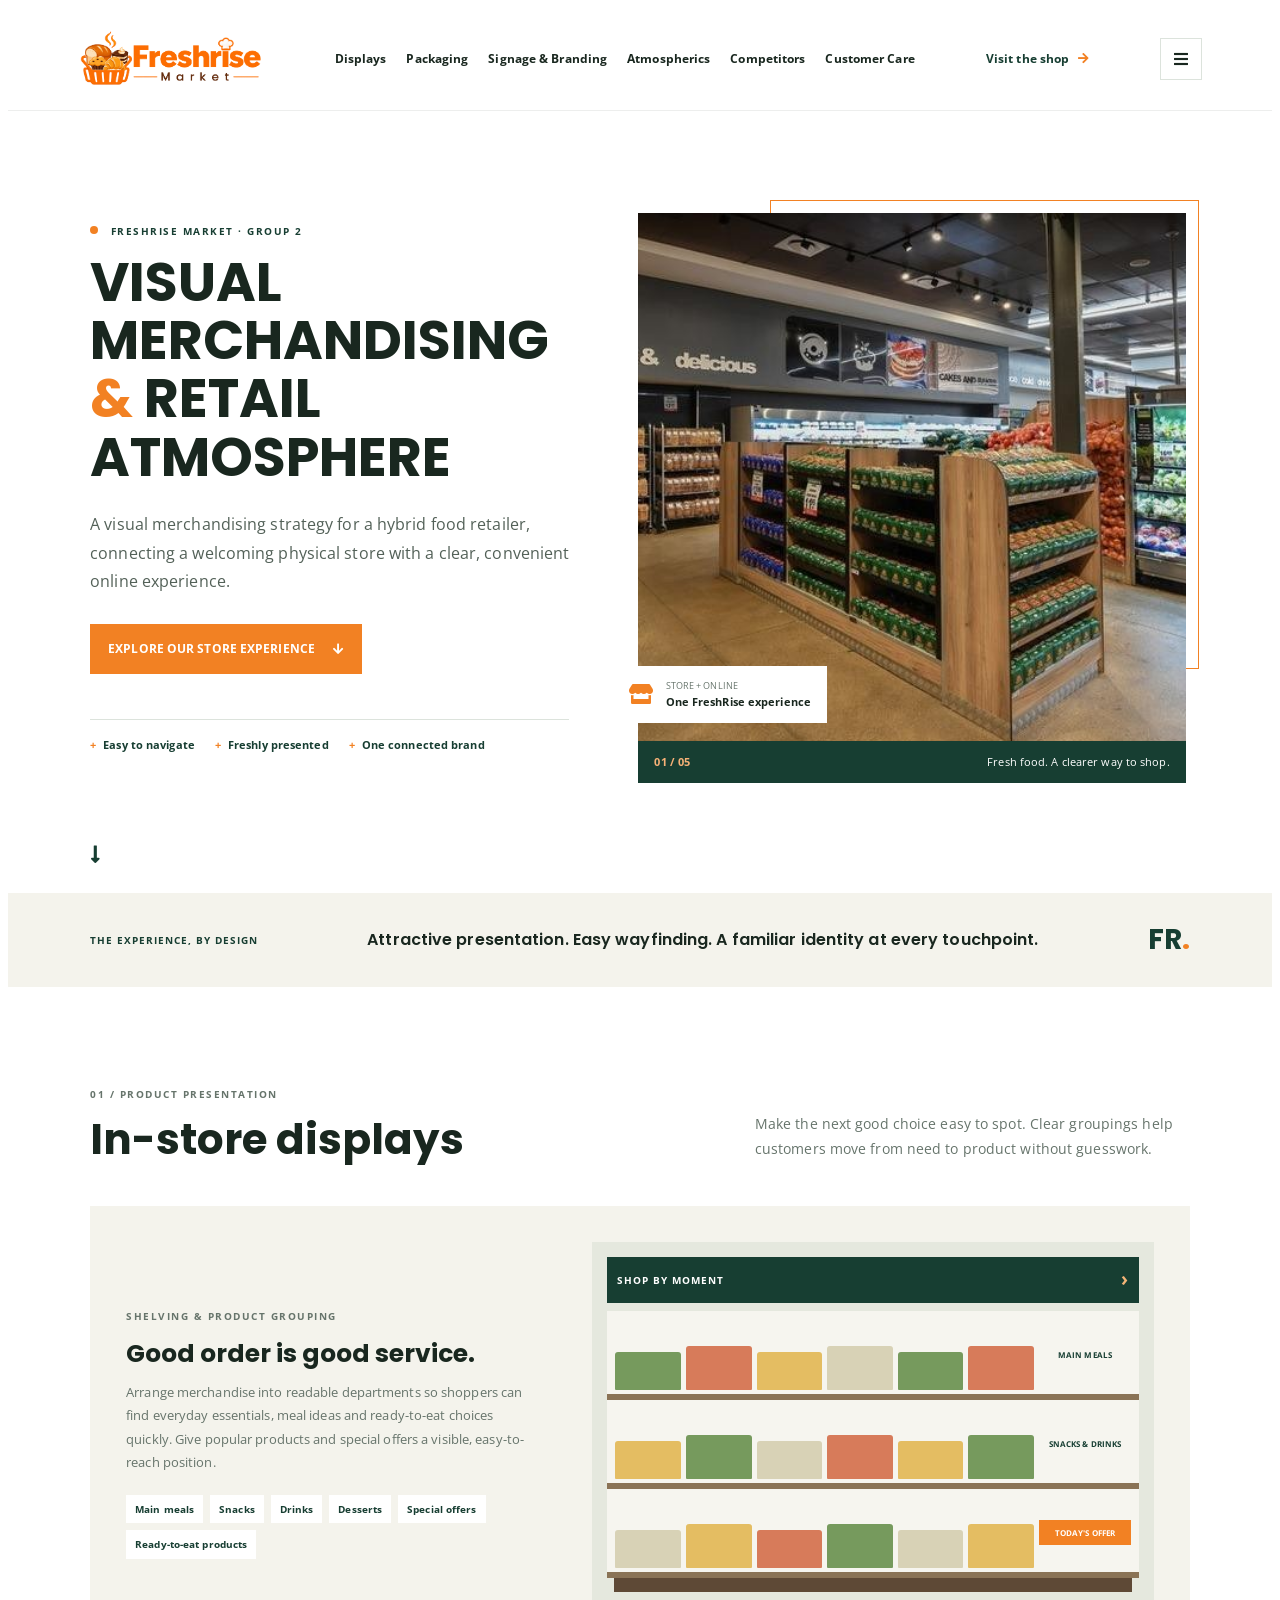
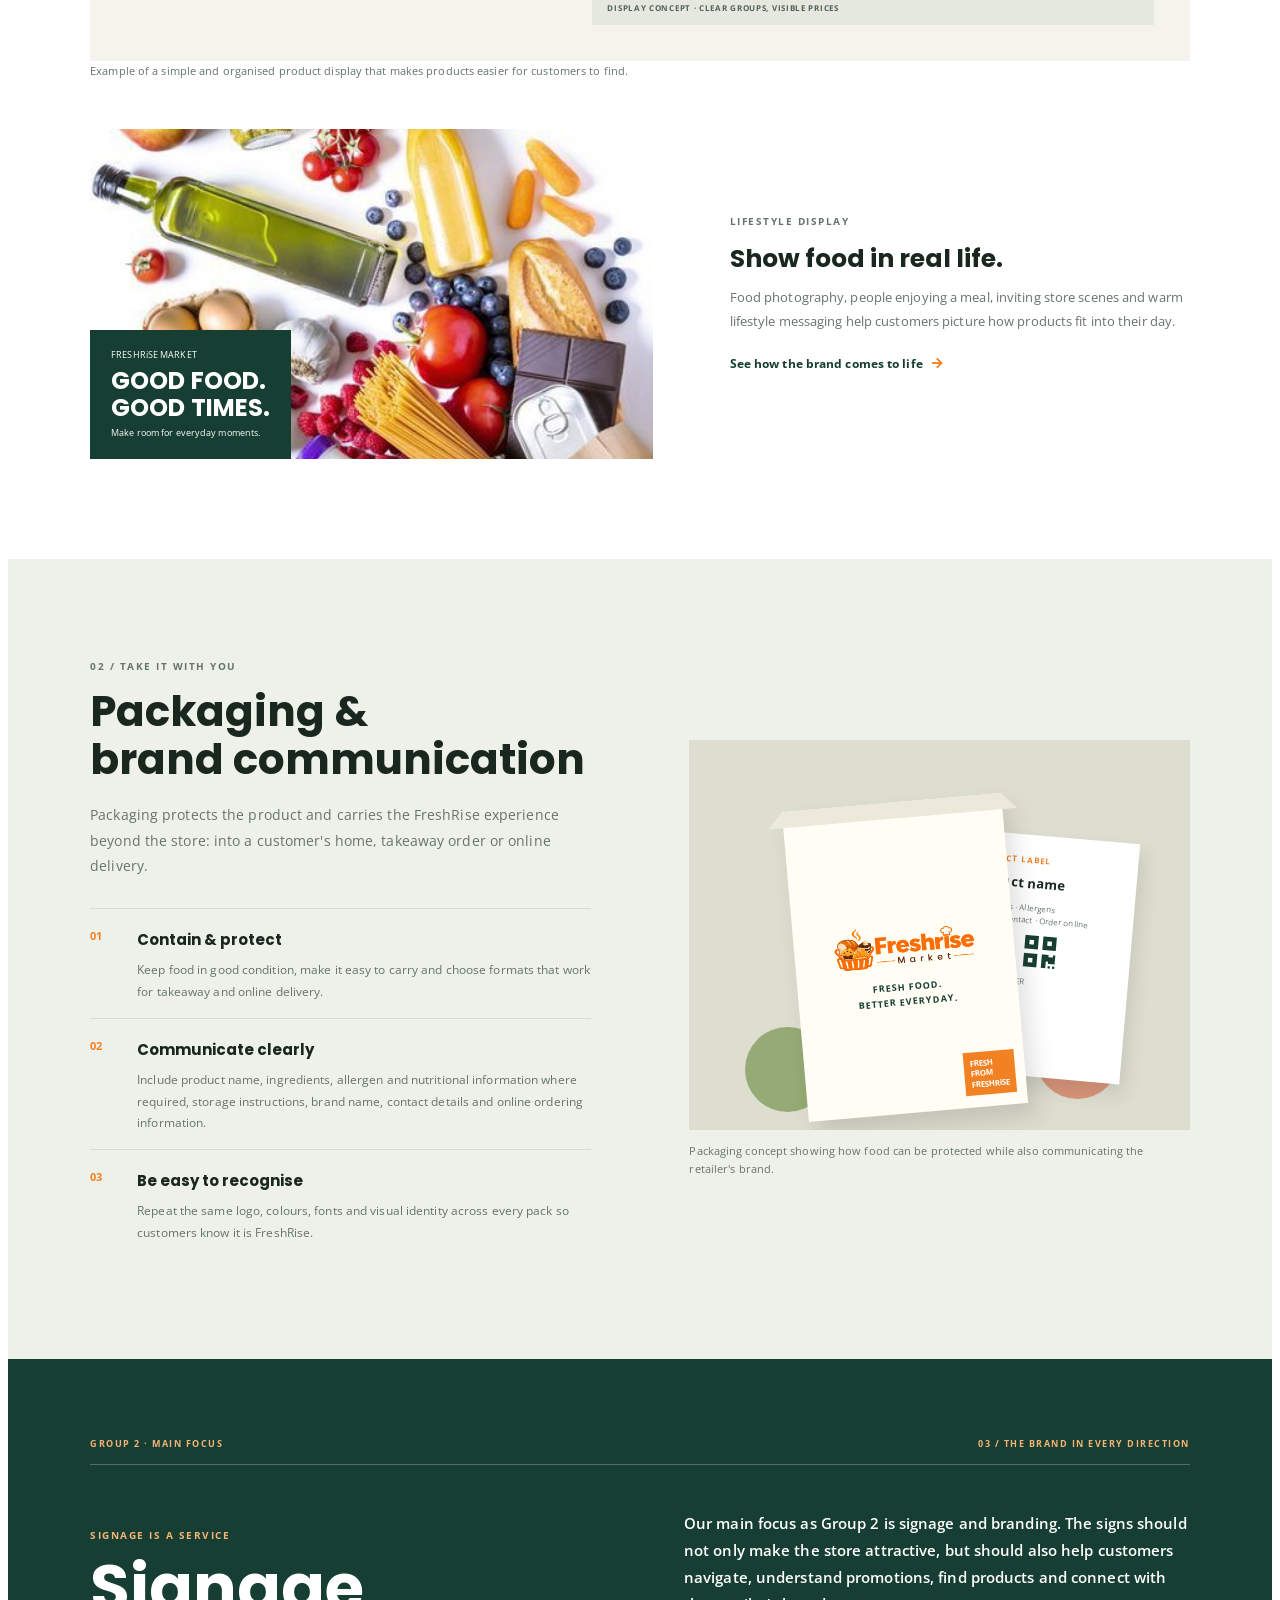
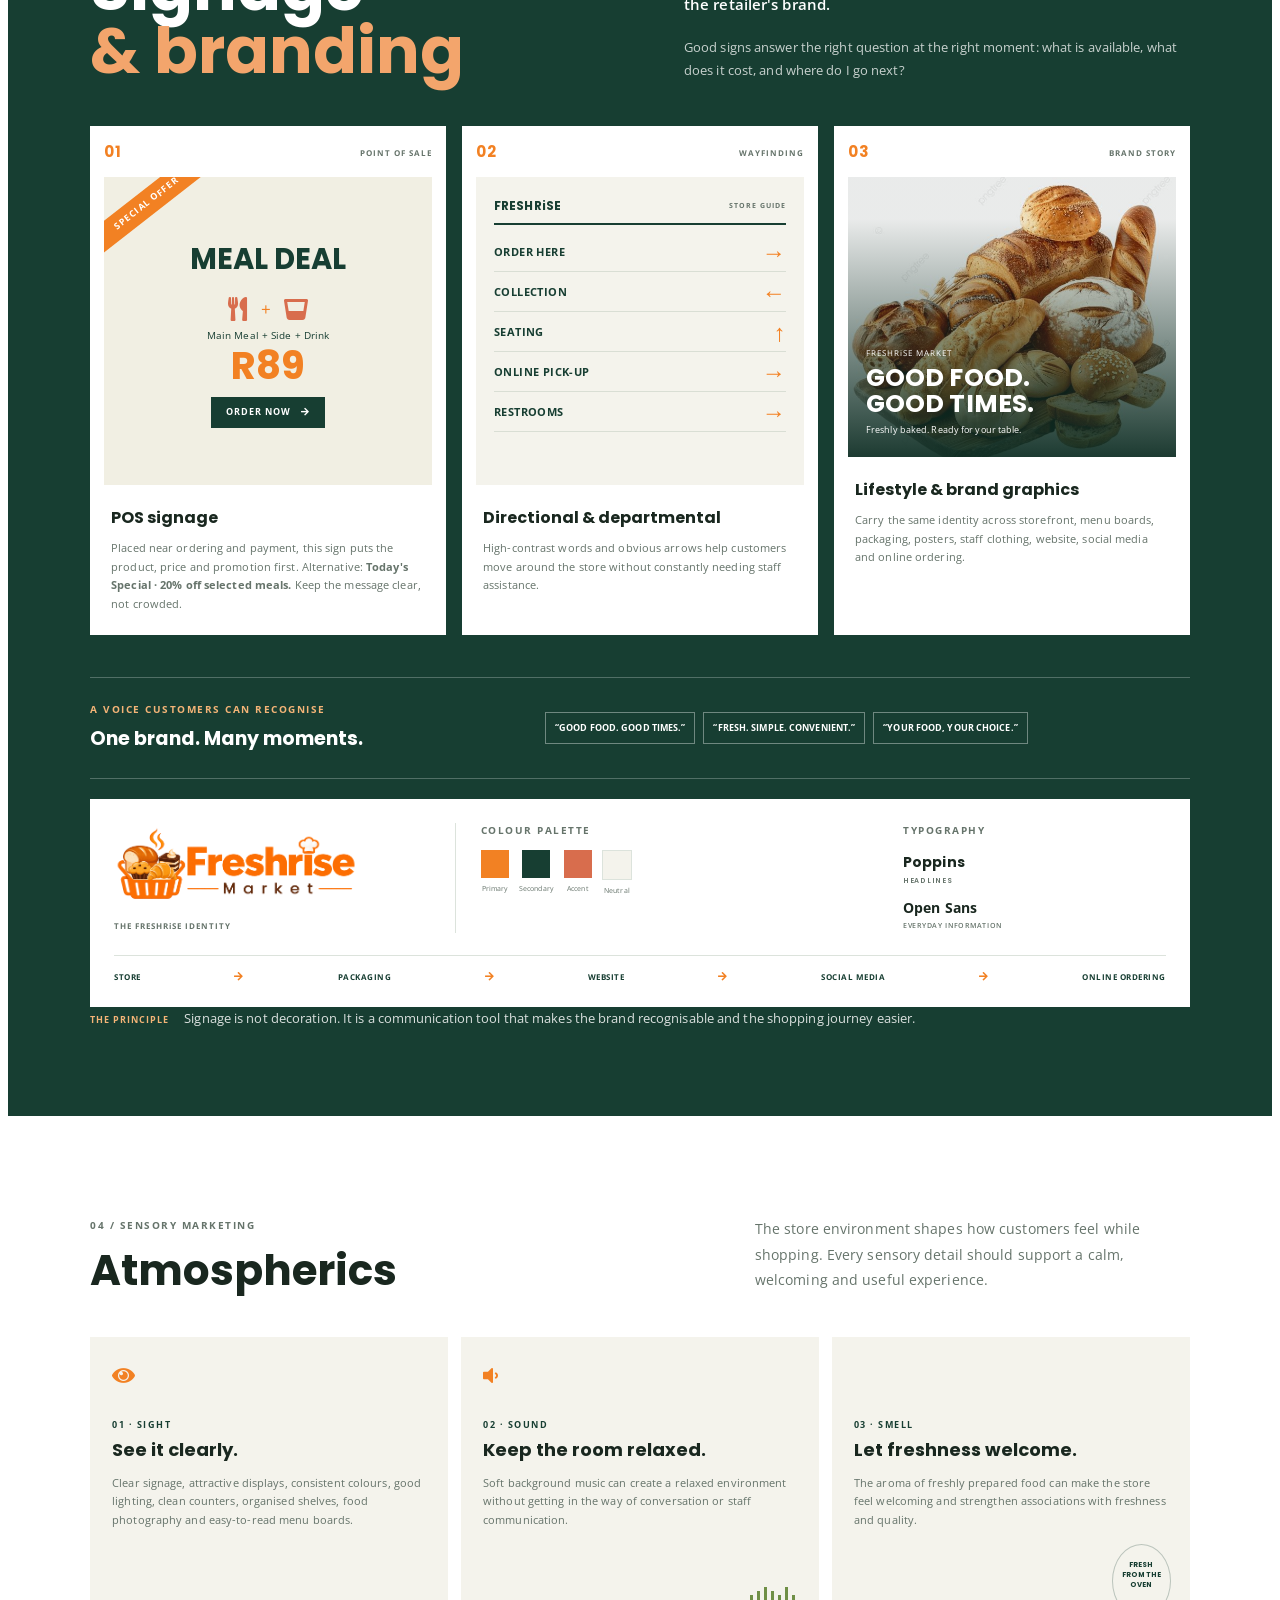
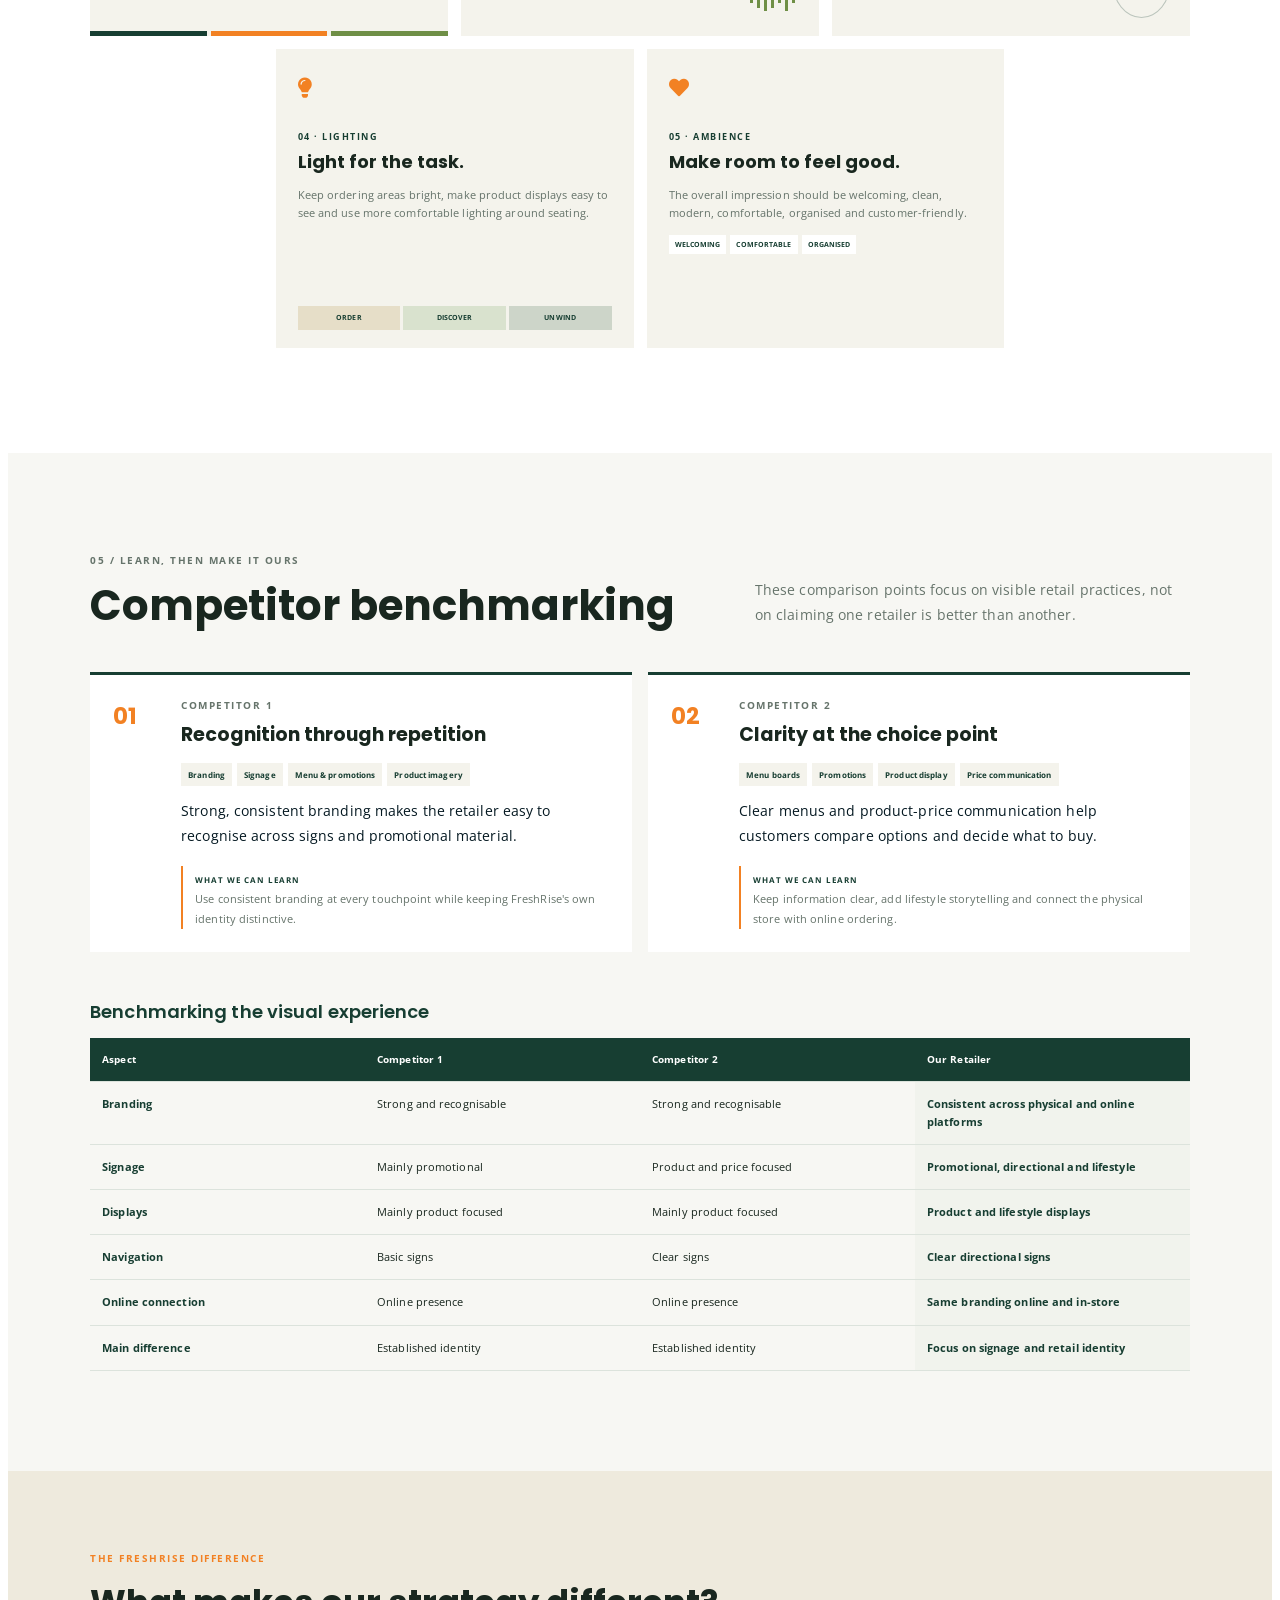
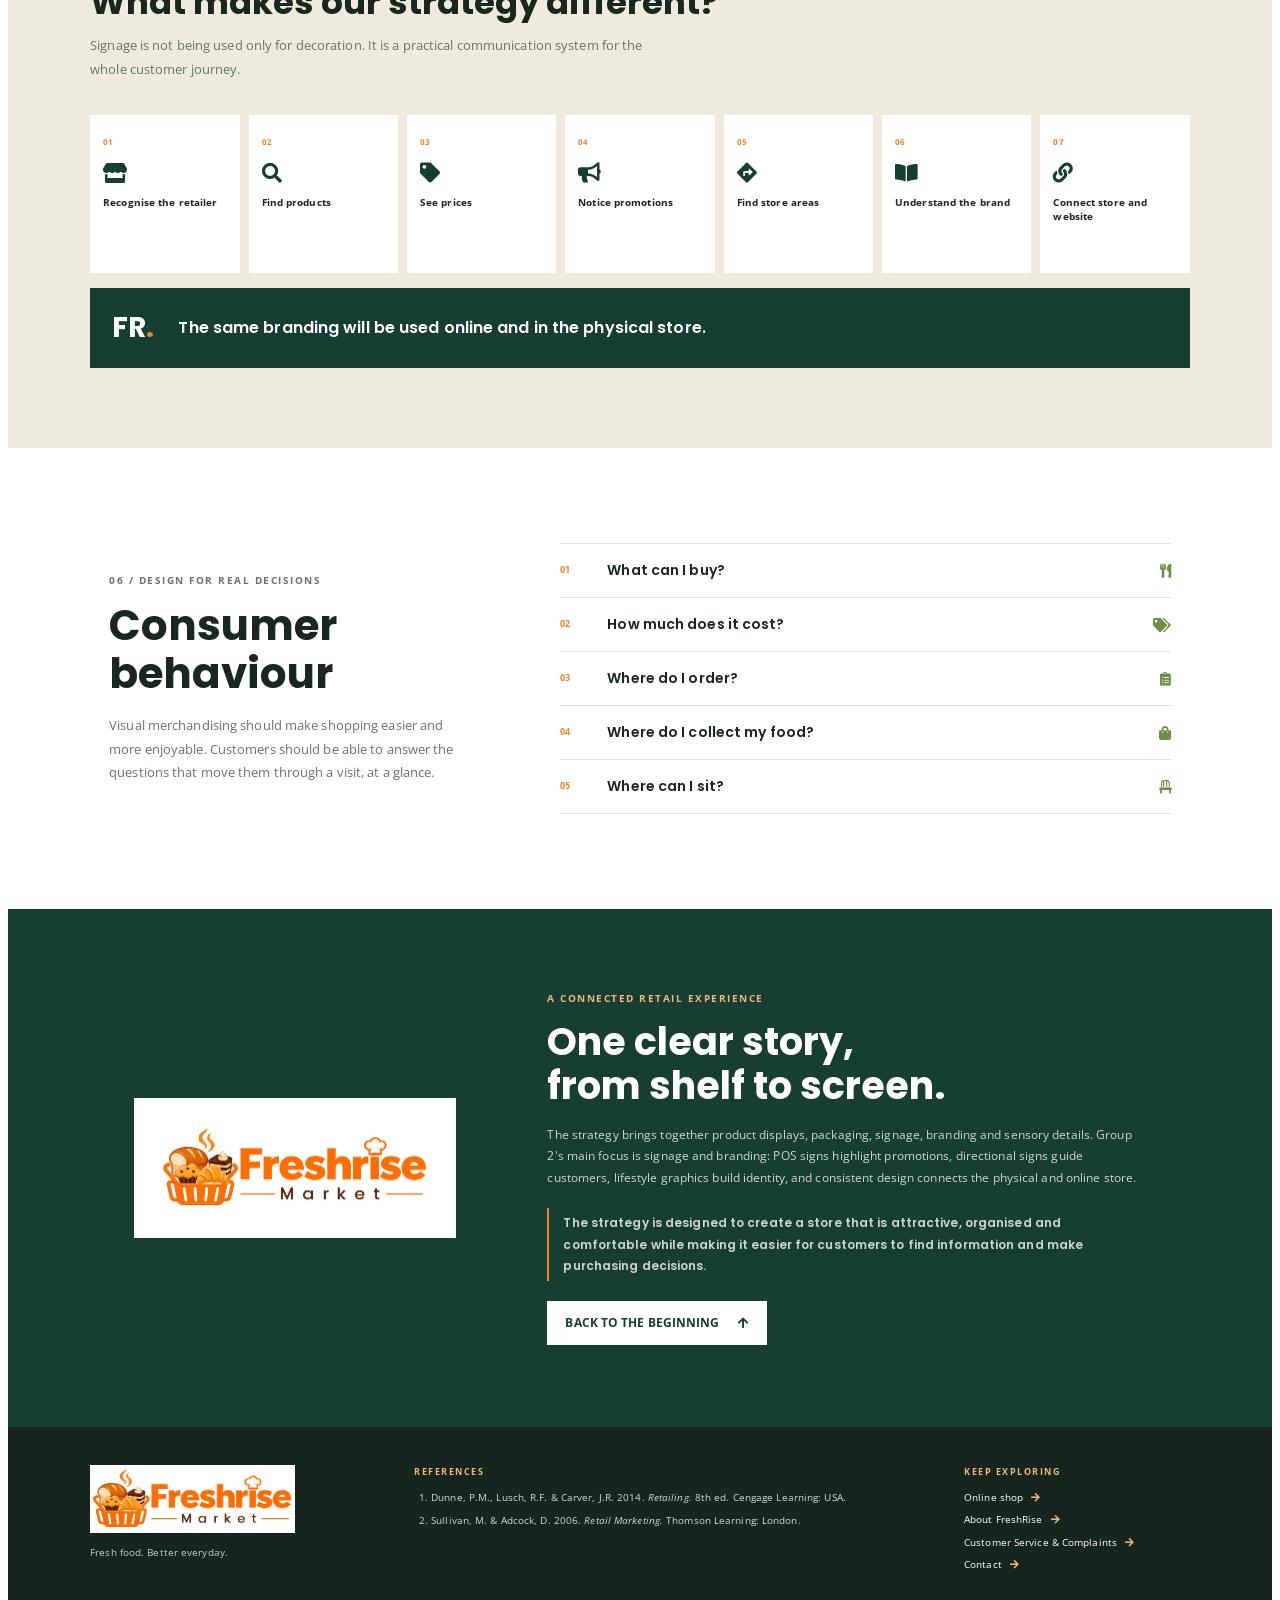
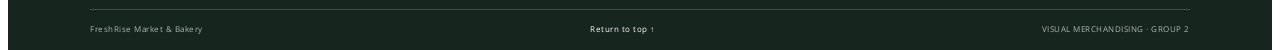
==== commit 5a7fc7b4: "Update website" ====
--- a/index.html
+++ b/index.html
@@ -26,7 +26,7 @@
 		<div class="experience-header-inner">
 			<a class="experience-brand" href="#home" aria-label="FreshRise Market home"><img src="assets/img/Freshrise-logo.png" alt="FreshRise Market"></a>
 			<nav class="experience-nav" aria-label="Main navigation">
-				<a href="#displays">Displays</a><a href="#packaging">Packaging</a><a href="#signage">Signage &amp; Branding</a><a href="#atmospherics">Atmospherics</a><a href="#competitors">Competitors</a>
+				<a href="#displays">Displays</a><a href="#packaging">Packaging</a><a href="#signage">Signage &amp; Branding</a><a href="#atmospherics">Atmospherics</a><a href="#competitors">Competitors</a><a href="contact.html#customer-service">Customer Care</a>
 			</nav>
 			<a class="header-shop-link" href="shop.html">Visit the shop <i class="fas fa-arrow-right" aria-hidden="true"></i></a>
 			<button class="experience-menu-toggle" type="button" aria-label="Open navigation menu" aria-controls="experience-sidebar" aria-expanded="false"><i class="fas fa-bars" aria-hidden="true"></i></button>
@@ -36,7 +36,7 @@
 	<aside class="experience-sidebar" id="experience-sidebar" role="dialog" aria-modal="true" aria-labelledby="experience-sidebar-title" aria-hidden="true" tabindex="-1">
 		<div class="experience-sidebar-heading"><h2 id="experience-sidebar-title">Explore the project</h2><button class="experience-sidebar-close" type="button" aria-label="Close navigation menu"><i class="fas fa-times" aria-hidden="true"></i></button></div>
 		<nav aria-label="Project sections"><ul class="experience-sidebar-links">
-			<li><a href="#home">Home</a></li><li><a href="#displays">In-store displays</a></li><li><a href="#packaging">Packaging</a></li><li><a href="#signage">Signage &amp; branding</a></li><li><a href="#atmospherics">Atmospherics</a></li><li><a href="#competitors">Competitors</a></li><li><a href="#consumer-behaviour">Consumer behaviour</a></li><li><a href="#conclusion">Conclusion</a></li><li><a href="#references">References</a></li>
+			<li><a href="#home">Home</a></li><li><a href="#displays">In-store displays</a></li><li><a href="#packaging">Packaging</a></li><li><a href="#signage">Signage &amp; branding</a></li><li><a href="#atmospherics">Atmospherics</a></li><li><a href="#competitors">Competitors</a></li><li><a href="#consumer-behaviour">Consumer behaviour</a></li><li><a href="#conclusion">Conclusion</a></li><li><a href="#references">References</a></li><li><a href="contact.html#customer-service">Customer Service &amp; Complaints</a></li>
 		</ul></nav>
 		<a class="experience-sidebar-shop" href="shop.html">Browse the FreshRise shop <i class="fas fa-arrow-right" aria-hidden="true"></i></a>
 	</aside>
@@ -198,7 +198,7 @@
 
 		<section class="conclusion-section" id="conclusion" aria-labelledby="conclusion-title"><div class="conclusion-brand"><img src="assets/img/Freshrise-logo.png" alt="FreshRise Market"></div><div class="conclusion-copy"><p class="eyebrow">A CONNECTED RETAIL EXPERIENCE</p><h2 id="conclusion-title">One clear story,<br>from shelf to screen.</h2><p>The strategy brings together product displays, packaging, signage, branding and sensory details. Group 2's main focus is signage and branding: POS signs highlight promotions, directional signs guide customers, lifestyle graphics build identity, and consistent design connects the physical and online store.</p><p class="final-message">The strategy is designed to create a store that is attractive, organised and comfortable while making it easier for customers to find information and make purchasing decisions.</p><a class="button-light" href="#home">Back to the beginning <i class="fas fa-arrow-up" aria-hidden="true"></i></a></div></section>
 	</main>
-	<footer class="experience-footer" id="references"><div class="footer-main"><div class="footer-brand"><img src="assets/img/Freshrise-logo.png" alt="FreshRise Market"><p>Fresh food. Better everyday.</p></div><div class="references-block"><p class="mini-label">REFERENCES</p><ol><li>Dunne, P.M., Lusch, R.F. &amp; Carver, J.R. 2014. <em>Retailing.</em> 8th ed. Cengage Learning: USA.</li><li>Sullivan, M. &amp; Adcock, D. 2006. <em>Retail Marketing.</em> Thomson Learning: London.</li></ol></div><div class="footer-links"><p class="mini-label">KEEP EXPLORING</p><a href="shop.html">Online shop <i class="fas fa-arrow-right" aria-hidden="true"></i></a><a href="about.html">About FreshRise <i class="fas fa-arrow-right" aria-hidden="true"></i></a><a href="contact.html">Contact <i class="fas fa-arrow-right" aria-hidden="true"></i></a></div></div><div class="footer-bottom"><span>FreshRise Market &amp; Bakery</span><a href="#page-top">Return to top ↑</a><span>VISUAL MERCHANDISING · GROUP 2</span></div></footer>
+	<footer class="experience-footer" id="references"><div class="footer-main"><div class="footer-brand"><img src="assets/img/Freshrise-logo.png" alt="FreshRise Market"><p>Fresh food. Better everyday.</p></div><div class="references-block"><p class="mini-label">REFERENCES</p><ol><li>Dunne, P.M., Lusch, R.F. &amp; Carver, J.R. 2014. <em>Retailing.</em> 8th ed. Cengage Learning: USA.</li><li>Sullivan, M. &amp; Adcock, D. 2006. <em>Retail Marketing.</em> Thomson Learning: London.</li></ol></div><div class="footer-links"><p class="mini-label">KEEP EXPLORING</p><a href="shop.html">Online shop <i class="fas fa-arrow-right" aria-hidden="true"></i></a><a href="about.html">About FreshRise <i class="fas fa-arrow-right" aria-hidden="true"></i></a><a href="contact.html#customer-service">Customer Service &amp; Complaints <i class="fas fa-arrow-right" aria-hidden="true"></i></a><a href="contact.html">Contact <i class="fas fa-arrow-right" aria-hidden="true"></i></a></div></div><div class="footer-bottom"><span>FreshRise Market &amp; Bakery</span><a href="#page-top">Return to top ↑</a><span>VISUAL MERCHANDISING · GROUP 2</span></div></footer>
 
 	<!-- search area -->
 	<div class="search-area">
@@ -672,7 +672,7 @@
 						<ul>
 							<li>134, East, Potchefstroom, South Africa</li>
 							<li>support@freshrisemarket.com</li>
-							<li>+00 111 222 3333</li>
+							<li>Customer service phone number: [to be confirmed]</li>
 						</ul>
 					</div>
 				</div>
--- a/assets/css/main.css
+++ b/assets/css/main.css
@@ -3965,12 +3965,319 @@
   margin: 0;
 }
 
+.customer-service-section {
+  background: #f5f7f4;
+  padding: 90px 0;
+}
+
+.customer-service-heading {
+  margin: 0 auto 42px;
+  max-width: 760px;
+}
+
+.customer-service-eyebrow,
+.service-card-label {
+  color: #a94f08;
+  font-size: 12px;
+  font-weight: 700;
+  letter-spacing: 1.3px;
+  margin: 0 0 9px;
+  text-transform: uppercase;
+}
+
+.customer-service-heading h2 {
+  font-size: 38px;
+  line-height: 1.25;
+  margin-bottom: 14px;
+}
+
+.customer-service-heading > p:last-child {
+  color: #53616a;
+  font-size: 16px;
+  margin: 0;
+}
+
+.service-commitment {
+  align-items: center;
+  background: #fff;
+  border-left: 4px solid #F28123;
+  box-shadow: 0 8px 26px rgba(5, 25, 34, 0.06);
+  display: flex;
+  gap: 22px;
+  margin-bottom: 26px;
+  padding: 26px 30px;
+}
+
+.service-icon {
+  align-items: center;
+  background: #fff3e9;
+  border-radius: 50%;
+  color: #F28123;
+  display: flex;
+  flex: 0 0 54px;
+  font-size: 21px;
+  height: 54px;
+  justify-content: center;
+}
+
+.service-commitment h3,
+.service-card h3,
+.customer-service-contact h3,
+.customer-service-faq h3 {
+  font-size: 22px;
+  line-height: 1.35;
+  margin: 0 0 10px;
+}
+
+.service-commitment p,
+.service-card p,
+.customer-service-contact p,
+.customer-service-faq details p {
+  color: #53616a;
+  margin-bottom: 0;
+}
+
+.customer-service-grid {
+  display: grid;
+  gap: 26px;
+  grid-template-columns: 1fr 1fr;
+}
+
+.service-card {
+  background: #fff;
+  box-shadow: 0 8px 26px rgba(5, 25, 34, 0.06);
+  padding: 30px;
+}
+
+.complaint-steps,
+.food-safety-list {
+  list-style: none;
+  margin: 20px 0 0;
+  padding: 0;
+}
+
+.complaint-steps li {
+  align-items: flex-start;
+  border-bottom: 1px solid #edf0ed;
+  display: flex;
+  gap: 14px;
+  padding: 13px 0;
+}
+
+.complaint-steps li:last-child {
+  border-bottom: 0;
+  padding-bottom: 0;
+}
+
+.complaint-steps li > span {
+  color: #a94f08;
+  flex: 0 0 25px;
+  font-family: "Poppins", sans-serif;
+  font-size: 13px;
+  font-weight: 700;
+  padding-top: 2px;
+}
+
+.complaint-steps strong {
+  color: #051922;
+  display: block;
+  font-family: "Poppins", sans-serif;
+  font-size: 14px;
+  line-height: 1.5;
+}
+
+.complaint-steps p {
+  font-size: 13px;
+  line-height: 1.65;
+  margin: 3px 0 0;
+}
+
+.food-safety-card {
+  background: #fffaf5;
+  border-top: 4px solid #F28123;
+}
+
+.food-safety-list {
+  list-style: disc;
+  margin: 14px 0 18px;
+  padding-left: 22px;
+}
+
+.food-safety-list li {
+  color: #53616a;
+  margin: 7px 0;
+  padding-left: 3px;
+}
+
+.food-safety-card > p {
+  margin-bottom: 14px;
+}
+
+.food-safety-card .medical-reassurance {
+  background: #fff;
+  border-radius: 3px;
+  color: #394a52;
+  margin: 20px 0 0;
+  padding: 14px 16px;
+}
+
+.customer-service-contact {
+  background: #051922;
+  color: #fff;
+  margin-top: 26px;
+  padding: 30px;
+}
+
+.customer-service-contact h3,
+.customer-service-contact .service-card-label {
+  color: #fff;
+}
+
+.customer-service-contact .service-card-label {
+  color: #f7a361;
+}
+
+.customer-service-contact p {
+  color: #d4dde0;
+}
+
+.service-contact-detail {
+  align-items: center;
+  display: flex;
+  gap: 11px;
+  margin-top: 12px;
+}
+
+.service-contact-detail i {
+  color: #f7a361;
+  width: 18px;
+}
+
+.service-contact-detail a {
+  color: #fff;
+  text-decoration: underline;
+  text-underline-offset: 3px;
+}
+
+.service-contact-detail a:hover,
+.service-contact-detail a:focus-visible {
+  color: #f7a361;
+}
+
+.service-contact-note {
+  font-size: 13px;
+  margin-top: 16px;
+}
+
+.customer-service-faq {
+  margin: 56px auto 0;
+  max-width: 900px;
+}
+
+.faq-heading {
+  margin-bottom: 20px;
+  text-align: center;
+}
+
+.customer-service-faq details {
+  background: #fff;
+  border: 1px solid #e4e9e5;
+  margin-bottom: 10px;
+  padding: 0 20px;
+}
+
+.customer-service-faq summary {
+  color: #051922;
+  cursor: pointer;
+  font-family: "Poppins", sans-serif;
+  font-size: 15px;
+  font-weight: 600;
+  list-style-position: outside;
+  padding: 15px 0;
+}
+
+.customer-service-faq summary:focus-visible {
+  border-radius: 2px;
+  outline: 3px solid #a94f08;
+  outline-offset: 4px;
+}
+
+.customer-service-faq summary::marker {
+  color: #a94f08;
+}
+
+.customer-service-faq details p {
+  font-size: 14px;
+  padding: 0 0 16px;
+}
+
+.customer-service-faq details p a {
+  color: #a94f08;
+  text-decoration: underline;
+  text-underline-offset: 2px;
+}
+
 .find-location p {
   color: #fff;
   font-size: 40px;
   margin: 0;
   font-weight: 600;
   padding: 95px 0;
+}
+
+@media only screen and (max-width: 767.96px) {
+  .customer-service-section {
+    padding: 62px 0;
+  }
+
+  .customer-service-heading {
+    margin-bottom: 28px;
+  }
+
+  .customer-service-heading h2 {
+    font-size: 30px;
+    line-height: 1.25;
+  }
+
+  .customer-service-heading > p:last-child {
+    font-size: 14px;
+  }
+
+  .service-commitment {
+    align-items: flex-start;
+    gap: 15px;
+    padding: 21px 18px;
+  }
+
+  .service-icon {
+    flex-basis: 42px;
+    font-size: 17px;
+    height: 42px;
+  }
+
+  .service-commitment h3,
+  .service-card h3,
+  .customer-service-contact h3,
+  .customer-service-faq h3 {
+    font-size: 19px;
+  }
+
+  .customer-service-grid {
+    grid-template-columns: 1fr;
+  }
+
+  .service-card,
+  .customer-service-contact {
+    padding: 23px 19px;
+  }
+
+  .customer-service-faq {
+    margin-top: 42px;
+  }
+
+  .customer-service-faq details {
+    padding: 0 15px;
+  }
 }
 
 .find-location p i {
